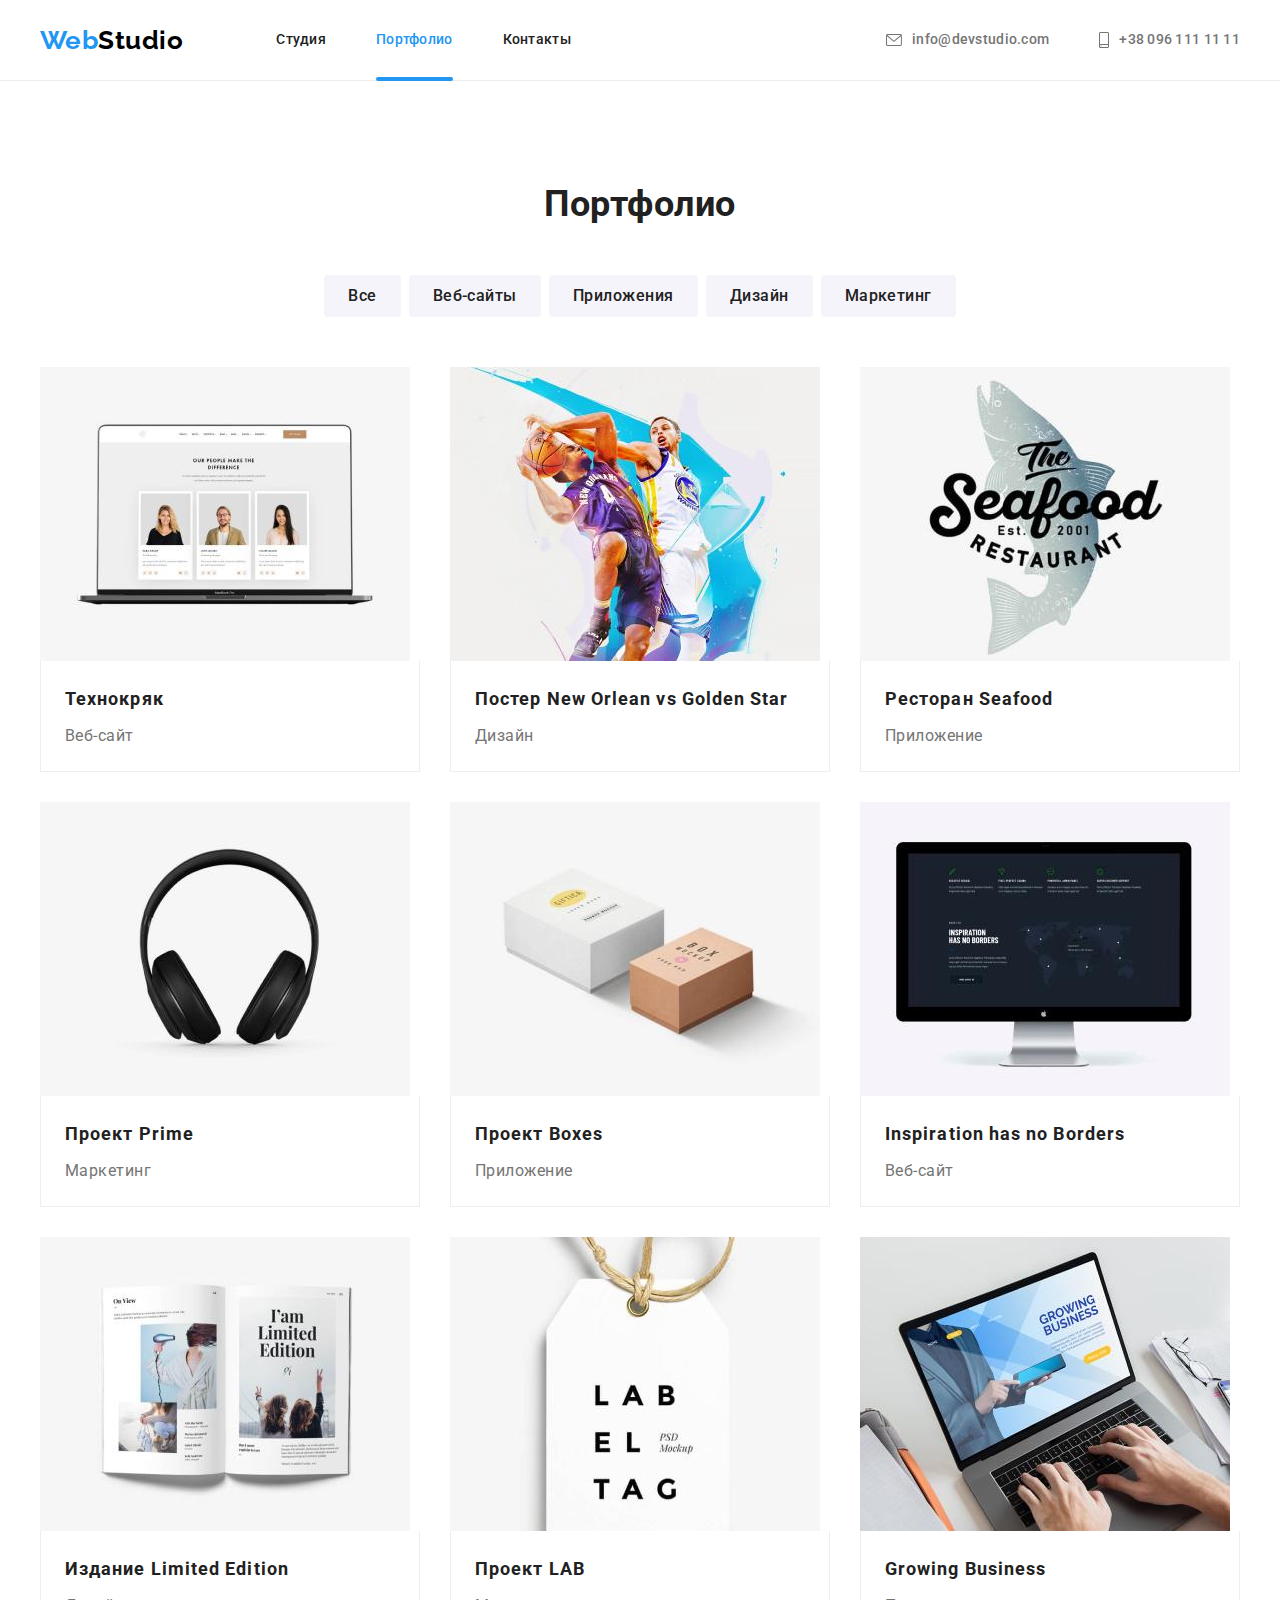
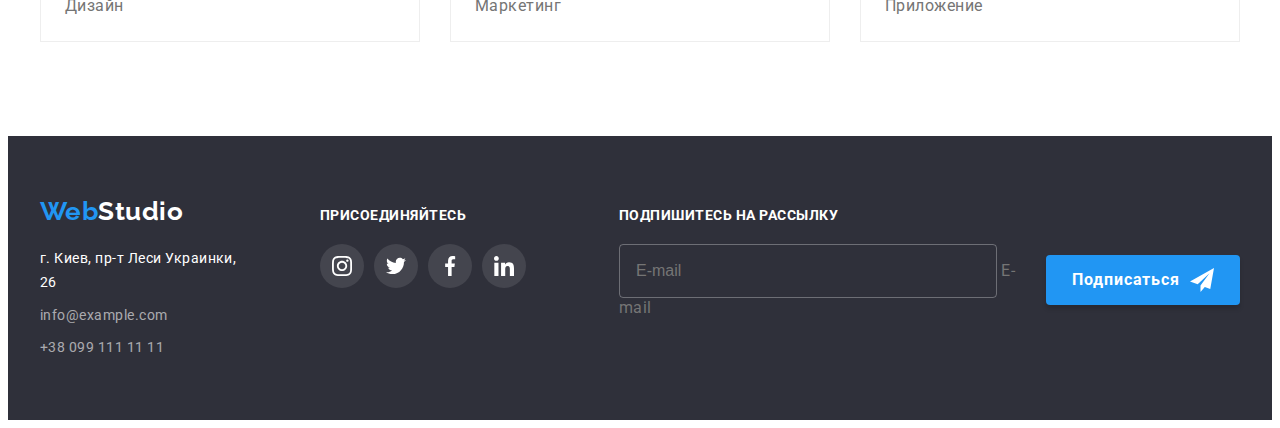
==== portfolio.html @ c867ff80 "Копирует файлы из 6-ого ДЗ" ====
<!DOCTYPE html>
<html lang="ru">

<head>
    <meta charset="UTF-8">
    <meta http-equiv="X-UA-Compatible" content="IE=edge">
    <meta name="viewport" content="width=device-width, initial-scale=1.0">
    <title>WebStudio</title>
    <link href="https://fonts.googleapis.com/css2?family=Raleway:wght@700&family=Roboto:wght@400;500;700;900&display=swap"
        rel="stylesheet">
    <link rel="stylesheet" href="https://cdnjs.cloudflare.com/ajax/libs/modern-normalize/1.1.0/modern-normalize.min.css"
            integrity="sha512-wpPYUAdjBVSE4KJnH1VR1HeZfpl1ub8YT/NKx4PuQ5NmX2tKuGu6U/JRp5y+Y8XG2tV+wKQpNHVUX03MfMFn9Q=="
            crossorigin="anonymous" referrerpolicy="no-referrer">
    <link rel="stylesheet" href="./css/styles.css">
</head>

<body>
    <!-- шапка сайта -->
    <header class="header">
        <div class="header-container container">
            <a href="./index.html" lang="en" class="logo link">Web<span class="header-studio">Studio</span></a>
            <nav class="navigation">
                <ul class="site-nav">
                    <li class="site-nav-item"><a href="./index.html" class="site-nav-link link">Студия</a></li>
                    <li class="site-nav-item"><a href="" class="site-nav-link link current">Портфолио</a></li>
                    <li class="site-nav-item"><a href="" class="site-nav-link link">Контакты</a></li>
                </ul>
            </nav>
    
            <ul class="contacts">
                <li class="contact-item">
                    <a href="mailto:info@devstudio.com" class="contact-link link">
                        <svg class="contact-icon" width="16" height="12px">
                            <use href="./images/icons.svg#icon-envelope"></use>
                        </svg>
                        info@devstudio.com
                    </a>
                </li>
                <li class="contact-item">
                    <a href="tel:+380961111111" class="contact-link link">
                        <svg class="contact-icon" width="10" height="16">
                            <use href="./images/icons.svg#icon-smartphone"></use>
                        </svg>
                        +38 096 111 11 11
                    </a>
                </li>
            </ul>
        </div>
    </header>

    <!-- уникальные данные страницы -->
    <main>
        <section class="section">
            <div class="container">
            <h1 class="section-title visually-hidden">Портфолио</h1>
            
            <ul class="filters">
                <li class="filter-item">
                    <button type="button" class="filter-btn">Все</button>
                </li>
                <li class="filter-item">
                    <button type="button" class="filter-btn">Веб-сайты</button>
                </li>
                <li class="filter-item">
                    <button type="button" class="filter-btn">Приложения</button>
                </li>
                <li class="filter-item">
                    <button type="button" class="filter-btn">Дизайн</button>
                </li>
                <li class="filter-item">
                    <button type="button" class="filter-btn">Маркетинг</button>
                </li>
            </ul>

            <ul class="projects">
                <li class="project-item">
                    <a href="" class="project-link link">
                        <div class="project-thumb">
                            <img src="./images/portfolio/project-1.jpg" alt="Веб-сайт на экране макбука" width="370">
                            <div class="project-overlay">
                                <p class="project-overlay-text">
                                    Технокряк это современная площадка распространения коронавируса. Компании используют эту платформу для цифрового
                                    шпионажа и атак на защищённые сервера конкурентов.
                                </p>
                            </div>
                        </div>
                        <div class="project-content">
                            <h2 class="project-title">Технокряк</h2>
                            <p class="project-desc">Веб-сайт</p>
                        </div>
                    </a>
                </li>
                <li class="project-item">
                    <a href="" class="project-link link">
                        <div class="project-thumb">
                        <img src="./images/portfolio/project-2.jpg" alt="Два баскетболиста" width="370">
                        <div class="project-overlay">
                                <p class="project-overlay-text">
                                    Технокряк это современная площадка распространения коронавируса. Компании используют эту платформу для цифрового
                                    шпионажа и атак на защищённые сервера конкурентов.
                                </p>
                            </div>
                        </div>
                        <div class="project-content">
                            <h2 class="project-title">Постер <span lang="en">New Orlean vs Golden Star</span></h2>
                            <p class="project-desc">Дизайн</p>
                        </div>
                    </a>
                </li>
                <li class="project-item">
                    <a href="" class="project-link link">
                        <div class="project-thumb">
                        <img src="./images/portfolio/project-3.jpg" alt="Полупрозрачная рыба и надпись на первом плане" width="370">
                        <div class="project-overlay">
                                <p class="project-overlay-text">
                                    Технокряк это современная площадка распространения коронавируса. Компании используют эту платформу для цифрового
                                    шпионажа и атак на защищённые сервера конкурентов.
                                </p>
                            </div>
                        </div>
                        <div class="project-content">
                            <h2 class="project-title">Ресторан <span lang="en">Seafood</span></h2>
                            <p class="project-desc">Приложение</p>
                        </div>
                    </a>
                </li>
                <li class="project-item">
                    <a href="" class="project-link link">
                        <div class="project-thumb">
                        <img src="./images/portfolio/project-4.jpg" alt="Наушники" width="370">
                        <div class="project-overlay">
                                <p class="project-overlay-text">
                                    Технокряк это современная площадка распространения коронавируса. Компании используют эту платформу для цифрового
                                    шпионажа и атак на защищённые сервера конкурентов.
                                </p>
                            </div>
                        </div>
                        <div class="project-content">
                            <h2 class="project-title">Проект <span lang="en">Prime</span></h2>
                            <p class="project-desc">Маркетинг</p>
                        </div>
                    </a>
                </li>
                <li class="project-item">
                    <a href="" class="project-link link">
                        <div class="project-thumb">
                        <img src="./images/portfolio/project-5.jpg" alt="Две коробки" width="370">
                        <div class="project-overlay">
                                <p class="project-overlay-text">
                                    Технокряк это современная площадка распространения коронавируса. Компании используют эту платформу для цифрового
                                    шпионажа и атак на защищённые сервера конкурентов.
                                </p>
                            </div>
                        </div>
                        <div class="project-content">
                            <h2 class="project-title">Проект <span lang="en">Boxes</span></h2>
                            <p class="project-desc">Приложение</p>
                        </div>
                    </a>
                </li>
                <li class="project-item">
                    <a href="" class="project-link link">
                        <div class="project-thumb">
                        <img src="./images/portfolio/project-6.jpg" alt="Монитор с веб-сайтом на экране" width="370">
                        <div class="project-overlay">
                                <p class="project-overlay-text">
                                    Технокряк это современная площадка распространения коронавируса. Компании используют эту платформу для цифрового
                                    шпионажа и атак на защищённые сервера конкурентов.
                                </p>
                            </div>
                        </div>
                        <div class="project-content">
                            <h2 lang="en" class="project-title">Inspiration has no Borders</h2>
                            <p class="project-desc">Веб-сайт</p>
                        </div>
                    </a>
                </li>
                <li class="project-item">
                    <a href="" class="project-link link">
                        <div class="project-thumb">
                        <img src="./images/portfolio/project-7.jpg" alt="Открытый журнал" width="370">
                        <div class="project-overlay">
                                <p class="project-overlay-text">
                                    Технокряк это современная площадка распространения коронавируса. Компании используют эту платформу для цифрового
                                    шпионажа и атак на защищённые сервера конкурентов.
                                </p>
                            </div>
                        </div>
                        <div class="project-content">
                            <h2 class="project-title">Издание <span lang="en">Limited Edition</span></h2>
                            <p class="project-desc">Дизайн</p>
                        </div>
                    </a>
                </li>
                <li class="project-item">
                    <a href="" class="project-link link">
                        <div class="project-thumb">
                        <img src="./images/portfolio/project-8.jpg" alt="Этикетка" width="370">
                        <div class="project-overlay">
                                <p class="project-overlay-text">
                                    Технокряк это современная площадка распространения коронавируса. Компании используют эту платформу для цифрового
                                    шпионажа и атак на защищённые сервера конкурентов.
                                </p>
                            </div>
                        </div>
                        <div class="project-content">
                            <h2 class="project-title">Проект <span lang="en">LAB</span></h2>
                            <p class="project-desc">Маркетинг</p>
                        </div>
                    </a>
                </li>
                <li class="project-item">
                    <a href="" class="project-link link">
                        <div class="project-thumb">
                        <img src="./images/portfolio/project-9.jpg" alt="Руки на клавиатуре ноутбука" width="370">
                        <div class="project-overlay">
                                <p class="project-overlay-text">
                                    Технокряк это современная площадка распространения коронавируса. Компании используют эту платформу для цифрового
                                    шпионажа и атак на защищённые сервера конкурентов.
                                </p>
                            </div>
                        </div>
                        <div class="project-content">
                            <h2 lang="en" class="project-title">Growing Business</h2>
                            <p class="project-desc">Приложение</p>
                        </div>
                    </a>
                </li>
            </ul>
            </div>
        </section>
        
    </main>

    <!-- подвал сайта -->
    <footer>
        <div class="footer-container container">
            <div class="footer-block footer-address">
                <a href="./index.html" lang="en" class="logo link">Web<span class="footer-studio">Studio</span></a>
                <address class="address">
                    <ul class="address-list">
                        <li class="address-item"><a href="https://goo.gl/maps/fksLgXk4oVLqper47" class="address-map link">г.
                                Киев, пр-т Леси Украинки, 26</a></li>
                        <li class="address-item"><a href="mailto:info@example.com"
                                class="address-link link">info@example.com</a></li>
                        <li class="address-item"><a href="tel:+380991111111" class="address-link link">+38 099 111 11 11</a>
                        </li>
                    </ul>
                </address>
            </div>
            <div class="footer-block footer-social">
                <h3 class="footer-social-title">Присоединяйтесь</h3>
                <ul class="footer-list  social-list">
                    <li class="social-item">
                        <a href="" class="social-link footer link">
                            <svg class="social-icon footer" width="20" height="20">
                                <use href="./images/icons.svg#icon-instagram"></use>
                            </svg>
                        </a>
                    </li>
                    <li class="social-item">
                        <a href="" class="social-link footer link">
                            <svg class="social-icon footer" width="20" height="20">
                                <use href="./images/icons.svg#icon-twitter"></use>
                            </svg>
                        </a>
                    </li>
                    <li class="social-item">
                        <a href="" class="social-link footer link">
                            <svg class="social-icon footer" width="20" height="20">
                                <use href="./images/icons.svg#icon-facebook"></use>
                            </svg>
                        </a>
                    </li>
                    <li class="social-item">
                        <a href="" class="social-link footer link">
                            <svg class="social-icon footer" width="20" height="20">
                                <use href="./images/icons.svg#icon-linkedin"></use>
                            </svg>
                        </a>
                    </li>
                </ul>
            </div>
            <div class="footer-block footer-subscription">
                <h3 class="footer-social-title">Подпишитесь на рассылку</h3>
                <form class="footer-form" autocomplete="off">
                    <div class="form-email">
                        <input type="email" class="form-input" name="email" id="email" placeholder="E-mail"
                            pattern="[a-z0-9._%+-]+@[a-z0-9.-]+\.[a-z]{2,}$"
                            title="Пример правильного адреса электронной почты: email@mail.com" required>
                        <label for="email" class="form-label visually-hidden">E-mail</label>
                    </div>
                    <button type="submit" class="subscription-btn">
                        <div class="subscription-data">
                            Подписаться
                            <svg class="subscription-icon footer" width="24" height="24">
                                <use href="./images/icons.svg#icon-send"></use>
                            </svg>
                        </div>
                    </button>
                </form>
            </div>
        </div>
    </footer>

<!-- скрипт хэдэра -->
<script>
    const { height: pageHeaderHeight } = document
        .querySelector(".header")
        .getBoundingClientRect();

    document.body.style.paddingTop = `${pageHeaderHeight}px`;
</script>

<!-- скрипт для форм -->
<script>
    (() => {
        document
            .querySelector('.js-speaker-form')
            .addEventListener('submit', e => {
                e.preventDefault();

                new FormData(e.currentTarget).forEach((value, name) =>
                    console.log(`${name}: ${value}`),
                );
            });
    })();
</script>
</body>

</html>
---- css/styles.css ----
:root {
  --primary-text-color: #757575;
  --title-text-color: #212121;
  --accent-color: #2196f3;
  --primary-bg-color: #fff;
  --footer-bg-color: #2f303a;
  --footer-contacts-color: rgba(255, 255, 255, 0.6);
  --logo-studio-header-color: #000;
  --secondary-bg-color: #f5f4fa;
  --border-color: #ececec;
  --border-portfolio: #eeeeee;
  --hero-overlay-color: rgba(47, 48, 58, 0.4);
  --footer-social-bg-color: rgba(255, 255, 255, 0.1);
  --team-social-icon-color: #afb1b8;
  --project-overlay-color: rgba(33, 150, 243, 0.9);
  --work-overlay-color: rgba(47, 48, 58, 0.8);
  --backdrop-color: rgba(0, 0, 0, 0.2);
  --modal-btn-hover: #188ce8;
  --main-margin: 30px;
  --secondary-margin: 50px;
  --main-title-size: 16px;
  --main-text-size: 14px;
  --small-margin: 10px;
  --main-border-radius: 4px;
  --timing-function: cubic-bezier(0.4, 0, 0.2, 1);
}

body {
  padding-top: 80px;
  font-family: "Roboto", sans-serif;
  letter-spacing: 0.03em;
  color: var(--primary-text-color);
  background-color: var(--primary-bg-color);
}

img {
  display: block;
  max-width: 100%;
  height: auto;
}

p,
h1,
h2,
h3,
h4,
h5,
h6 {
  margin: 0;
}

ul {
  margin: 0;
  padding-left: 0;
  list-style: none;
}

input {
  outline: none;
}

/* общие особенности */

.container {
  width: 1200px;
  padding: 0 15px;
  margin: 0 auto;
}

.section {
  padding-top: 94px;
  padding-bottom: 94px;
}

.link {
  text-decoration: none;
  transition: color 250ms var(--timing-function);
}

.link:hover,
.link:focus {
  color: var(--accent-color);
}

/* .visually-hidden {
  position: absolute;
  width: 1px;
  height: 1px;
  margin: -1px;
  padding: 0;
  overflow: hidden;
  border: 0;
  clip: rect(0 0 0 0);
} */

/* шапка */

.header {
  position: fixed;
  z-index: 1;
  width: 100%;
  top: 0;
  left: 0;
  min-height: 80px;
  border-bottom: 1px solid var(--border-color);

  background-color: var(--primary-bg-color);
}

.header-container {
  display: flex;
  align-items: center;
}

/* логотип */

.logo {
  font-family: "Raleway", sans-serif;
  font-weight: 700;
  font-size: 26px;
  line-height: 1.19;
  color: var(--accent-color);
}

.header-studio {
  color: var(--logo-studio-header-color);
}

.footer-studio {
  color: var(--primary-bg-color);
}

/* навигация сайта и контакты в шапке */

.navigation {
  margin-left: 93px;
}

.site-nav {
  display: flex;
  align-items: center;
}

.contacts {
  display: flex;
  align-items: center;
  margin-left: auto;
}

.site-nav-item:not(:last-child),
.contact-item:not(:last-child) {
  margin-right: var(--secondary-margin);
}

.site-nav-link,
.contact-link {
  display: block;
  padding-top: 32px;
  padding-bottom: 32px;

  font-weight: 500;
  font-size: var(--main-text-size);
  line-height: 1.14;
  letter-spacing: 0.02em;
}

.site-nav-link {
  color: var(--title-text-color);

  position: relative;
}

.site-nav-link.current {
  color: var(--accent-color);
}

.site-nav-link.current::after {
  content: "";

  position: absolute;
  left: 0;
  bottom: -1px;

  display: block;
  width: 100%;
  height: 4px;
  background-color: var(--accent-color);
  border-radius: 2px;
}

.contact-link {
  display: flex;
  align-items: center;
  justify-content: center;
  width: 100%;
  height: 100%;
  color: var(--primary-text-color);
}

.contact-icon {
  fill: var(--primary-text-color);
  margin-right: var(--small-margin);
  transition: fill 250ms var(--timing-function);
}

.contact-link:hover .contact-icon,
.contact-link:focus .contact-icon {
  fill: var(--accent-color);
}

/* главная страница */
/* герой */

.hero {
  margin: 0 auto;
  padding-top: 200px;
  padding-bottom: 200px;
  max-width: 1600px;
  min-height: 600px;
  background-image: linear-gradient(
      rgba(47, 48, 58, 0.4),
      rgba(47, 48, 58, 0.4)
    ),
    url("../images/hero-image.jpg");
  background-repeat: no-repeat;
  background-position: center;
  background-size: cover;
  background-color: var(--footer-bg-color);
}

.hero-flex {
  display: flex;
  flex-direction: column;
  align-items: center;
}

.hero-title {
  margin: 0 auto;

  font-weight: 900;
  font-size: 44px;
  line-height: 1.36;
  text-align: center;
  letter-spacing: 0.06em;
  text-transform: uppercase;
  max-width: 696px;

  color: var(--primary-bg-color);
}

.hero-btn,
.subscription-btn,
.modal-btn {
  width: 200px;
  height: var(--secondary-margin);

  font-family: inherit;
  font-weight: 700;
  font-size: var(--main-title-size);
  line-height: 1.87;
  letter-spacing: 0.06em;

  color: var(--primary-bg-color);
  background-color: var(--accent-color);
  border-color: transparent;
  box-shadow: 0px 4px 4px rgba(0, 0, 0, 0.15);
  border-radius: var(--main-border-radius);

  cursor: pointer;
  transition: color 250ms var(--timing-function),
    background-color 250ms var(--timing-function);
}

.hero-btn {
  margin-top: var(--main-margin);
}

.hero-btn:hover,
.hero-btn:focus,
.subscription-btn:hover,
.subscription-btn:focus {
  color: var(--accent-color);
  background-color: var(--primary-bg-color);
}

/* общее в секциях */

.section-title,
.feature-title,
.member-title {
  color: var(--title-text-color);
}

.section-title,
.member-title,
.member-desc {
  text-align: center;
}

.section-title {
  margin-bottom: var(--secondary-margin);

  font-weight: 700;
  font-size: 36px;
  line-height: 1.17;
}

.feature-title,
.work-title,
.footer-social-title {
  font-weight: 700;
  font-size: var(--main-text-size);
  line-height: 1.14;
  text-transform: uppercase;
}

/* секция - особенности */

.features-section {
  padding-bottom: 0px;
}

.features {
  display: flex;
  margin-left: calc(-1 * var(--main-margin));
}

.feature-item {
  flex-basis: calc(100% / 4 - var(--main-margin));
  margin-left: var(--main-margin);
}

.feature-icon {
  display: flex;
  align-items: center;
  justify-content: center;
  height: 120px;
  background-color: var(--secondary-bg-color);
  border-radius: var(--main-border-radius);

  margin-bottom: var(--main-margin);
}

.feature-title {
  margin-bottom: var(--small-margin);
}

.feature-desc,
.modal-checkbox-label {
  font-size: var(--main-text-size);
  line-height: 1.71;
}

/* секция - работа */

.works {
  display: flex;
  margin-left: calc(-1 * var(--main-margin));
}

.work-item {
  position: relative;
  overflow: hidden;
  flex-basis: calc(100% / 3 - var(--main-margin));
  margin-left: var(--main-margin);
}

.work-label {
  display: flex;
  align-items: center;
  justify-content: center;
  position: absolute;
  bottom: 0;

  width: 100%;
  height: 70px;
  background-color: var(--work-overlay-color);
}

.work-title {
  color: var(--primary-bg-color);
}

/* секция - команда*/

.team {
  background-color: var(--secondary-bg-color);
}

.members {
  display: flex;
  margin-left: calc(-1 * var(--main-margin));
}

.member-item {
  flex-basis: calc(100% / 4 - var(--main-margin));
  margin-left: var(--main-margin);

  background-color: var(--primary-bg-color);
  box-shadow: 0px 1px 3px rgba(0, 0, 0, 0.12), 0px 1px 1px rgba(0, 0, 0, 0.14),
    0px 2px 1px rgba(0, 0, 0, 0.2);
  border-radius: 0px 0px 4px 4px;
}

.member-content {
  padding-top: var(--main-margin);
  padding-bottom: var(--main-margin);
}

.member-title,
.member-desc {
  font-size: var(--main-title-size);
  line-height: 1.19;
}

.member-title {
  margin-bottom: var(--small-margin);
  font-weight: 500;
}

.member-desc {
  margin-bottom: 16px;
}

/* Иконки на соц.сети - команда и футер */

.social-list {
  display: flex;
  justify-content: center;
}

.social-item {
  width: 44px;
  height: 44px;
}

.social-item:not(:first-child) {
  margin-left: var(--small-margin);
}

.social-link {
  display: flex;
  align-items: center;
  justify-content: center;
  width: 100%;
  height: 100%;
  border-radius: 50%;
  transition: background-color 250ms var(--timing-function);
}

.social-link.member {
  background-color: var(--primary-bg-color);
}

.social-icon.member {
  fill: var(--team-social-icon-color);
  transition: fill 250ms var(--timing-function);
}

.social-link.member:hover .social-icon,
.social-link.member:focus .social-icon {
  fill: var(--primary-bg-color);
}

.social-link.footer {
  background-color: var(--footer-social-bg-color);
}

.social-icon.footer {
  fill: var(--primary-bg-color);
}

.social-link:hover,
.social-link:focus {
  background-color: var(--accent-color);
}

/* секция - постоянные клиенты */

.clients {
  display: flex;
}

.client-item {
  width: 170px;
  height: 92px;
}

.client-item:not(:first-child) {
  margin-left: var(--main-margin);
}

.client-link {
  display: flex;
  align-items: center;
  justify-content: center;
  width: 100%;
  height: 100%;
  border: 1px solid var(--team-social-icon-color);
  border-radius: var(--main-border-radius);
  transition: border-color 250ms var(--timing-function);
}

.client-link:hover,
.client-link:focus {
  border-color: var(--accent-color);
}

.client-icon {
  fill: var(--team-social-icon-color);
  transition: fill 250ms var(--timing-function);
}

.client-link:hover .client-icon,
.client-link:focus .client-icon {
  fill: var(--accent-color);
}

/* страница - портфолио */
.filters {
  display: flex;
  justify-content: center;
  align-items: center;
  margin-bottom: var(--secondary-margin);
}

.filter-item:not(:first-child) {
  margin-left: 8px;
}

.filter-btn {
  padding: 6px 22px;

  font-family: inherit;
  font-weight: 500;
  font-size: var(--main-title-size);
  line-height: 1.62;
  letter-spacing: 0.03em;

  color: var(--title-text-color);
  background-color: var(--secondary-bg-color);
  border-color: transparent;
  border-radius: var(--main-border-radius);

  cursor: pointer;
  transition: color 250ms var(--timing-function),
    background-color 250ms var(--timing-function),
    box-shadow 250ms var(--timing-function);
}

.filter-btn:hover,
.filter-btn:focus {
  color: var(--primary-bg-color);
  background-color: var(--accent-color);
  box-shadow: 0px 3px 1px rgba(0, 0, 0, 0.1), 0px 1px 2px rgba(0, 0, 0, 0.08),
    0px 2px 2px rgba(0, 0, 0, 0.12);
}

.projects {
  display: flex;
  flex-wrap: wrap;

  margin-top: calc(-1 * var(--main-margin));
  margin-left: calc(-1 * var(--main-margin));
}

.project-item {
  flex-basis: calc(100% / 3 - var(--main-margin));
  margin-top: var(--main-margin);
  margin-left: var(--main-margin);
}

.project-link {
  display: block;
  transition: box-shadow 250ms var(--timing-function);
}

.project-link:hover,
.project-link:focus {
  box-shadow: 0px 1px 1px rgba(0, 0, 0, 0.12), 0px 4px 4px rgba(0, 0, 0, 0.06),
    1px 4px 6px rgba(0, 0, 0, 0.16);
}

.project-thumb {
  position: relative;
  overflow: hidden;
}

.project-overlay {
  position: absolute;
  top: 0;
  bottom: 0;

  width: 100%;
  height: 100%;
  background-color: var(--project-overlay-color);
  transform: translateY(100%);

  transition: transform 250ms var(--timing-function);
}

.project-link:hover .project-overlay,
.project-link:focus .project-overlay {
  transform: translateY(0);
}

.project-overlay-text {
  padding: 63px 24px;
  font-size: 18px;
  line-height: 1.56;

  color: var(--primary-bg-color);
}

.project-content {
  padding: 20px 24px;
  border-right: 1px solid var(--border-portfolio);
  border-left: 1px solid var(--border-portfolio);
  border-bottom: 1px solid var(--border-portfolio);
}

.project-title {
  margin-bottom: 4px;

  font-weight: 700;
  font-size: 18px;
  line-height: 2;
  letter-spacing: 0.06em;

  color: var(--title-text-color);
}

.project-desc {
  font-size: var(--main-title-size);
  line-height: 1.87;

  color: var(--primary-text-color);
}

/* подвал сайта */

footer {
  padding-top: 60px;
  padding-bottom: 60px;

  background-color: var(--footer-bg-color);
}

.footer-container {
  display: flex;
  align-items: baseline;
}

.footer-address {
  flex-grow: 1;
}

.footer-block:nth-child(2) {
  margin-right: 93px;
  margin-left: 70px;
}

.address {
  margin-top: 20px;
}

.address-list {
  font-style: normal;
  font-size: var(--main-text-size);
  line-height: 1.71;
}

.address-item:not(:last-child) {
  margin-bottom: 9px;
}

.address-map {
  color: var(--primary-bg-color);
}

.address-link {
  color: var(--footer-contacts-color);
}

.footer-social-title {
  margin-bottom: 20px;
  color: var(--primary-bg-color);
}

.footer-form {
  display: flex;
  align-items: center;
  margin-top: 20px;
}

.form-email {
  margin-right: 12px;
}

.form-input {
  height: 50px;
  width: 358px;

  font-size: var(--main-title-size);
  line-height: 1.25;
  color: var(--footer-contacts-color);

  padding-left: 16px;

  background-color: transparent;
  border: 1px solid rgba(255, 255, 255, 0.3);
  border-radius: 4px;
}

.subscription-data {
  right: 28px;
  display: flex;
  align-items: center;
  justify-content: center;
}

.subscription-icon {
  margin-left: 10px;
  fill: var(--primary-bg-color);

  transition: fill 250ms var(--timing-function);
}

.subscription-btn:hover .subscription-icon,
.subscription-btn:focus .subscription-icon {
  fill: var(--accent-color);
}

/* модальное окно */

.backdrop {
  position: fixed;
  z-index: 1;
  top: 0;
  left: 0;
  width: 100vw;
  height: 100vh;

  background-color: var(--backdrop-color);
  opacity: 1;
  transition: opacity 250ms var(--timing-function),
    visibility 250ms var(--timing-function);
}

.modal {
  position: absolute;
  top: 50%;
  left: 50%;
  transform: translate(-50%, -50%) scale(1);
  transition: transform 250ms var(--timing-function),
    opacity 250ms var(--timing-function);

  min-width: 528px;
  min-height: 581px;
  padding: 40px 40px;

  background-color: var(--primary-bg-color);
  box-shadow: 0px 1px 3px rgba(0, 0, 0, 0.12), 0px 1px 1px rgba(0, 0, 0, 0.14),
    0px 2px 1px rgba(0, 0, 0, 0.2);
  border-radius: 4px;
}

.backdrop.is-hidden {
  opacity: 0;
  visibility: hidden;
  pointer-events: none;
}

.backdrop.is-hidden .modal {
  transform: translate(-50%, -50%) scale(0.9);
  opacity: 0;
}

.close-btn {
  position: absolute;
  display: flex;
  align-items: center;
  justify-content: center;

  top: 8px;
  right: 8px;
  border-radius: 50%;
  width: 30px;
  height: 30px;

  background-color: transparent;
  border: 1px solid rgba(0, 0, 0, 0.1);
  cursor: pointer;

  transition: fill 250ms var(--timing-function);
}

.close-btn:hover,
.close-btn:focus {
  fill: var(--accent-color);
}

/* форма модального окна */

.modal-title {
  font-size: 20px;
  font-weight: bold;
  line-height: 1.15;

  text-align: center;
  margin-bottom: 12px;

  color: var(--title-text-color);
}

.modal-field {
  display: flex;
  flex-direction: column-reverse;

  position: relative;
}

.modal-field:not(:nth-child(4)) {
  margin-bottom: 10px;
}

.modal-field:nth-child(4) {
  margin-bottom: 20px;
}

.modal-label {
  font-size: 12px;
  letter-spacing: 0.01em;
  line-height: 1.17;

  margin-bottom: 4px;
}

.modal-input {
  width: 100%;
  height: 40px;
  padding: 11px 12px 11px 42px;

  color: var(--title-text-color);
  font-size: var(--main-text-size);
  line-height: 1.14;
  letter-spacing: 0.01em;

  border: 1px solid rgba(33, 33, 33, 0.2);
  border-radius: 4px;

  transition: border-color 250ms var(--timing-function);
}

.modal-input.comment {
  height: 120px;
  padding: 12px 16px;

  outline: none;
  resize: none;
}

.modal-input.comment::placeholder {
  color: rgba(117, 117, 117, 0.5);
}

.modal-icon {
  position: absolute;
  fill: var(--title-text-color);
  left: 12px;
  top: 50%;

  transition: fill 250ms var(--timing-function);
}

.modal-input:focus {
  border-color: var(--accent-color);
}

.modal-input:focus ~ .modal-icon {
  fill: var(--accent-color);
}

.modal-agreement {
  margin-bottom: 30px;
}

.modal-checkbox:checked ~ .modal-checkbox-icon {
  background-color: var(--accent-color);
  border-color: var(--accent-color);
}

.modal-checkbox-label {
  display: flex;
  align-items: center;
  justify-content: center;
}

.modal-checkbox-icon {
  margin-right: 8px;

  border: 2px solid var(--title-text-color);
  border-radius: 2px;

  transition: background-color 250ms var(--timing-function),
    border-color 250ms var(--timing-function);
}

.agreement-link {
  color: var(--accent-color);
}

.modal-btn {
  display: block;
  margin: 0 auto;
}

.modal-btn:hover,
.modal-btn:focus {
  color: var(--primary-bg-color);
  background-color: var(--modal-btn-hover);
}
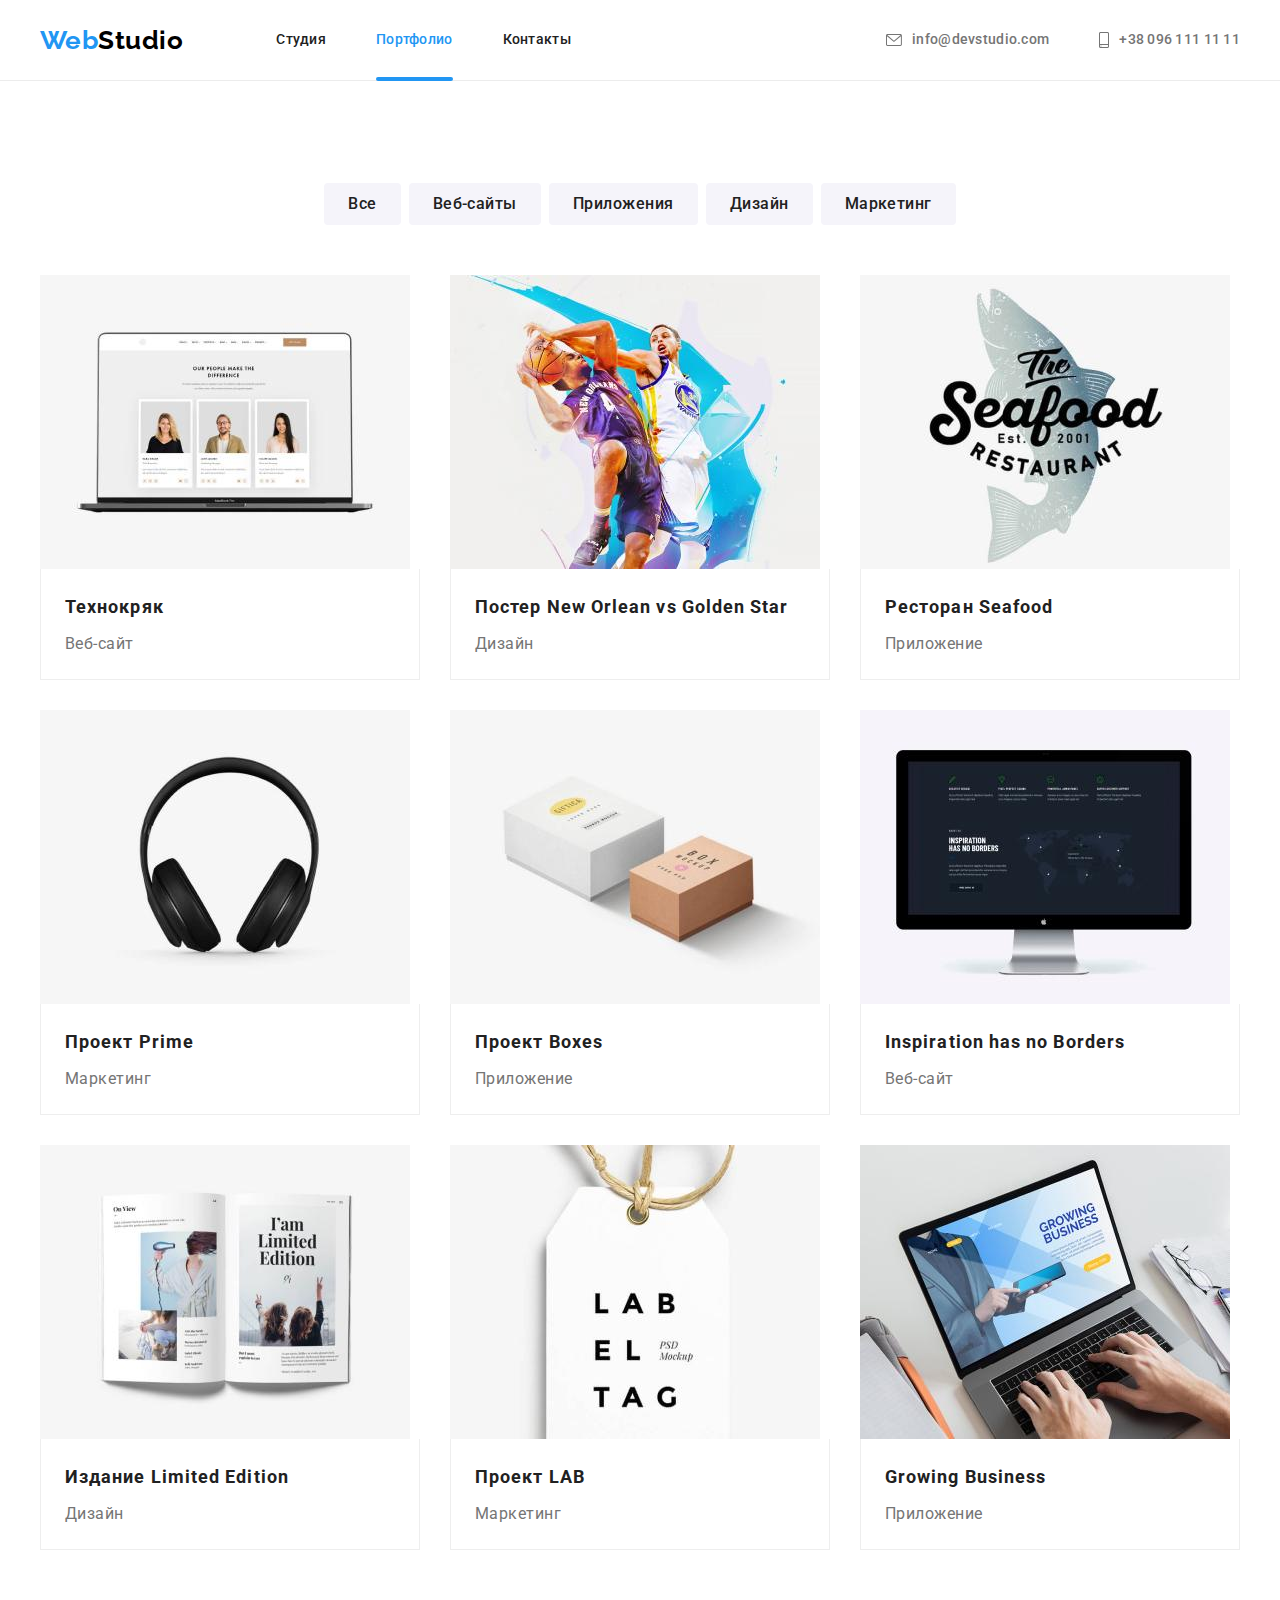
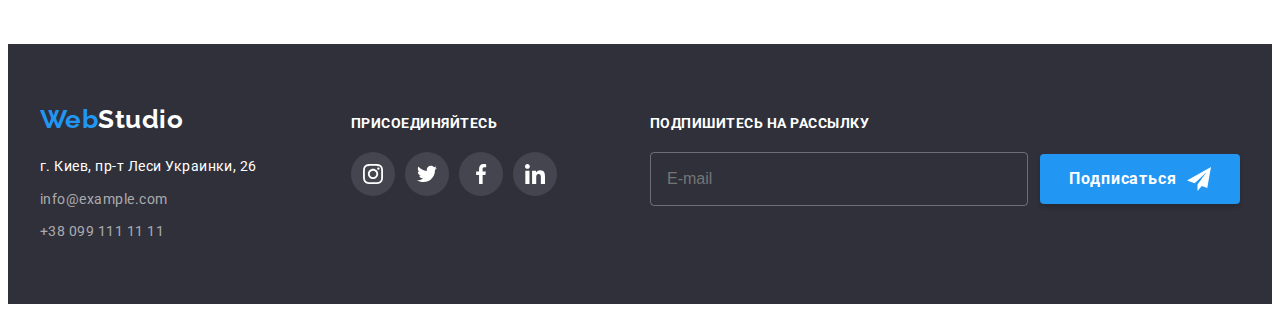
==== commit 635d125d: "Разбивает стили для препроцессора" ====
--- a/portfolio.html
+++ b/portfolio.html
@@ -11,7 +11,7 @@
     <link rel="stylesheet" href="https://cdnjs.cloudflare.com/ajax/libs/modern-normalize/1.1.0/modern-normalize.min.css"
             integrity="sha512-wpPYUAdjBVSE4KJnH1VR1HeZfpl1ub8YT/NKx4PuQ5NmX2tKuGu6U/JRp5y+Y8XG2tV+wKQpNHVUX03MfMFn9Q=="
             crossorigin="anonymous" referrerpolicy="no-referrer">
-    <link rel="stylesheet" href="./css/styles.css">
+    <link rel="stylesheet" href="./css/main.min.css">
 </head>
 
 <body>
@@ -249,7 +249,7 @@
                 </address>
             </div>
             <div class="footer-block footer-social">
-                <h3 class="footer-social-title">Присоединяйтесь</h3>
+                <h3 class="footer-social-title subtitle">Присоединяйтесь</h3>
                 <ul class="footer-list  social-list">
                     <li class="social-item">
                         <a href="" class="social-link footer link">
@@ -282,7 +282,7 @@
                 </ul>
             </div>
             <div class="footer-block footer-subscription">
-                <h3 class="footer-social-title">Подпишитесь на рассылку</h3>
+                <h3 class="footer-social-title subtitle">Подпишитесь на рассылку</h3>
                 <form class="footer-form" autocomplete="off">
                     <div class="form-email">
                         <input type="email" class="form-input" name="email" id="email" placeholder="E-mail"
@@ -290,7 +290,7 @@
                             title="Пример правильного адреса электронной почты: email@mail.com" required>
                         <label for="email" class="form-label visually-hidden">E-mail</label>
                     </div>
-                    <button type="submit" class="subscription-btn">
+                    <button type="submit" class="subscription-btn btn">
                         <div class="subscription-data">
                             Подписаться
                             <svg class="subscription-icon footer" width="24" height="24">
--- a/css/main.min.css
+++ b/css/main.min.css
@@ -0,0 +1,2 @@
+:root{--primary-text-color: #757575;--title-text-color: #212121;--accent-color: #2196f3;--primary-bg-color: #fff;--footer-bg-color: #2f303a;--footer-contacts-color: rgba(255, 255, 255, 0.6);--logo-studio-header-color: #000;--secondary-bg-color: #f5f4fa;--border-color: #ececec;--border-portfolio: #eeeeee;--hero-overlay-color: rgba(47, 48, 58, 0.4);--footer-social-bg-color: rgba(255, 255, 255, 0.1);--team-social-icon-color: #afb1b8;--project-overlay-color: rgba(33, 150, 243, 0.9);--work-overlay-color: rgba(47, 48, 58, 0.8);--backdrop-color: rgba(0, 0, 0, 0.2);--modal-btn-hover: #188ce8;--main-margin: 30px;--secondary-margin: 50px;--main-title-size: 16px;--main-text-size: 14px;--small-margin: 10px;--main-border-radius: 4px;--timing-function: cubic-bezier(0.4, 0, 0.2, 1)}p,h1,h2,h3,h4,h5,h6{margin:0}ul{margin:0;padding-left:0;list-style:none}input{outline:none}img{display:block;max-width:100%;height:auto}body{padding-top:80px;font-family:"Roboto", sans-serif;letter-spacing:0.03em;color:var(--primary-text-color);background-color:var(--primary-bg-color)}.visually-hidden{position:absolute;width:1px;height:1px;margin:-1px;padding:0;overflow:hidden;border:0;clip:rect(0 0 0 0)}.container{width:1200px;padding:0 15px;margin:0 auto}.section{padding-top:94px;padding-bottom:94px}.link{text-decoration:none;transition:color 250ms var(--timing-function)}.link:hover,.link:focus{color:var(--accent-color)}.btn{width:200px;height:var(--secondary-margin);font-family:inherit;font-weight:700;font-size:var(--main-title-size);line-height:1.87;letter-spacing:0.06em;color:var(--primary-bg-color);background-color:var(--accent-color);border-color:transparent;box-shadow:0px 4px 4px rgba(0,0,0,0.15);border-radius:var(--main-border-radius);cursor:pointer;transition:color 250ms var(--timing-function),background-color 250ms var(--timing-function)}.section-title{margin-bottom:var(--secondary-margin);text-align:center;color:var(--title-text-color);font-weight:700;font-size:36px;line-height:1.17}.subtitle{font-weight:700;font-size:var(--main-text-size);line-height:1.14;text-transform:uppercase}.social-list{display:flex;justify-content:center}.social-item{width:44px;height:44px}.social-item:not(:first-child){margin-left:var(--small-margin)}.social-link{display:flex;align-items:center;justify-content:center;width:100%;height:100%;border-radius:50%;transition:background-color 250ms var(--timing-function)}.social-link.member{background-color:var(--primary-bg-color)}.social-icon.member{fill:var(--team-social-icon-color);transition:fill 250ms var(--timing-function)}.social-link.member:hover .social-icon,.social-link.member:focus .social-icon{fill:var(--primary-bg-color)}.social-link.footer{background-color:var(--footer-social-bg-color)}.social-icon.footer{fill:var(--primary-bg-color)}.social-link:hover,.social-link:focus{background-color:var(--accent-color)}.backdrop{position:fixed;z-index:1;top:0;left:0;width:100vw;height:100vh;background-color:var(--backdrop-color);opacity:1;transition:opacity 250ms var(--timing-function),visibility 250ms var(--timing-function)}.backdrop.is-hidden{opacity:0;visibility:hidden;pointer-events:none}.modal{position:absolute;top:50%;left:50%;transform:translate(-50%, -50%) scale(1);transition:transform 250ms var(--timing-function),opacity 250ms var(--timing-function);min-width:528px;min-height:581px;padding:40px 40px;background-color:var(--primary-bg-color);box-shadow:0px 1px 3px rgba(0,0,0,0.12),0px 1px 1px rgba(0,0,0,0.14),0px 2px 1px rgba(0,0,0,0.2);border-radius:4px}.backdrop.is-hidden .modal{transform:translate(-50%, -50%) scale(0.9);opacity:0}.close-btn{position:absolute;display:flex;align-items:center;justify-content:center;top:8px;right:8px;border-radius:50%;width:30px;height:30px;background-color:transparent;border:1px solid rgba(0,0,0,0.1);cursor:pointer;transition:fill 250ms var(--timing-function)}.close-btn:hover,.close-btn:focus{fill:var(--accent-color)}.modal-title{font-size:20px;font-weight:bold;line-height:1.15;text-align:center;margin-bottom:12px;color:var(--title-text-color)}.modal-field{display:flex;flex-direction:column-reverse;position:relative}.modal-field:not(:nth-child(4)){margin-bottom:10px}.modal-field:nth-child(4){margin-bottom:20px}.modal-label{font-size:12px;letter-spacing:0.01em;line-height:1.17;margin-bottom:4px}.modal-input{width:100%;height:40px;padding:11px 12px 11px 42px;color:var(--title-text-color);font-size:var(--main-text-size);line-height:1.14;letter-spacing:0.01em;border:1px solid rgba(33,33,33,0.2);border-radius:4px;transition:border-color 250ms var(--timing-function)}.modal-input.comment{height:120px;padding:12px 16px;outline:none;resize:none}.modal-input.comment::placeholder{color:rgba(117,117,117,0.5)}.modal-icon{position:absolute;fill:var(--title-text-color);left:12px;top:50%;transition:fill 250ms var(--timing-function)}.modal-input:focus{border-color:var(--accent-color)}.modal-input:focus ~ .modal-icon{fill:var(--accent-color)}.modal-agreement{margin-bottom:30px}.modal-checkbox:checked ~ .modal-checkbox-icon{background-color:var(--accent-color);border-color:var(--accent-color)}.modal-checkbox-label{display:flex;align-items:center;justify-content:center;font-size:var(--main-text-size);line-height:1.71}.modal-checkbox-icon{margin-right:8px;border:2px solid var(--title-text-color);border-radius:2px;transition:background-color 250ms var(--timing-function),border-color 250ms var(--timing-function)}.agreement-link{color:var(--accent-color)}.modal-btn{display:block;margin:0 auto}.modal-btn:hover,.modal-btn:focus{color:var(--primary-bg-color);background-color:var(--modal-btn-hover)}.header{position:fixed;z-index:1;width:100%;top:0;left:0;min-height:80px;border-bottom:1px solid var(--border-color);background-color:var(--primary-bg-color)}.header-container{display:flex;align-items:center}.logo{font-family:"Raleway", sans-serif;font-weight:700;font-size:26px;line-height:1.19;color:var(--accent-color)}.header-studio{color:var(--logo-studio-header-color)}.footer-studio{color:var(--primary-bg-color)}.navigation{margin-left:93px}.site-nav{display:flex;align-items:center}.contacts{display:flex;align-items:center;margin-left:auto}.site-nav-item:not(:last-child),.contact-item:not(:last-child){margin-right:var(--secondary-margin)}.site-nav-link,.contact-link{display:block;padding-top:32px;padding-bottom:32px;font-weight:500;font-size:var(--main-text-size);line-height:1.14;letter-spacing:0.02em}.site-nav-link{color:var(--title-text-color);position:relative}.site-nav-link.current{color:var(--accent-color)}.site-nav-link.current::after{content:"";position:absolute;left:0;bottom:-1px;display:block;width:100%;height:4px;background-color:var(--accent-color);border-radius:2px}.contact-link{display:flex;align-items:center;justify-content:center;width:100%;height:100%;color:var(--primary-text-color)}.contact-icon{fill:var(--primary-text-color);margin-right:var(--small-margin);transition:fill 250ms var(--timing-function)}.contact-link:hover .contact-icon,.contact-link:focus .contact-icon{fill:var(--accent-color)}.hero{margin:0 auto;padding-top:200px;padding-bottom:200px;max-width:1600px;min-height:600px;background-image:linear-gradient(rgba(47,48,58,0.4), rgba(47,48,58,0.4)),url("../images/hero-image.jpg");background-repeat:no-repeat;background-position:center;background-size:cover;background-color:var(--footer-bg-color)}.hero-flex{display:flex;flex-direction:column;align-items:center}.hero-title{margin:0 auto;font-weight:900;font-size:44px;line-height:1.36;text-align:center;letter-spacing:0.06em;text-transform:uppercase;max-width:696px;color:var(--primary-bg-color)}.hero-btn{margin-top:var(--main-margin)}.hero-btn:hover,.hero-btn:focus{color:var(--accent-color);background-color:var(--primary-bg-color)}.features-section{padding-bottom:0px}.features{display:flex;margin-left:calc(-1 * var(--main-margin))}.feature-item{flex-basis:calc(100% / 4 - var(--main-margin));margin-left:var(--main-margin)}.feature-icon{display:flex;align-items:center;justify-content:center;height:120px;background-color:var(--secondary-bg-color);border-radius:var(--main-border-radius);margin-bottom:var(--main-margin)}.feature-title{margin-bottom:var(--small-margin);color:var(--title-text-color)}.feature-desc{font-size:var(--main-text-size);line-height:1.71}.works{display:flex;margin-left:calc(-1 * var(--main-margin))}.work-item{position:relative;overflow:hidden;flex-basis:calc(100% / 3 - var(--main-margin));margin-left:var(--main-margin)}.work-label{display:flex;align-items:center;justify-content:center;position:absolute;bottom:0;width:100%;height:70px;background-color:var(--work-overlay-color)}.work-title{color:var(--primary-bg-color)}.team{background-color:var(--secondary-bg-color)}.members{display:flex;margin-left:calc(-1 * var(--main-margin))}.member-item{flex-basis:calc(100% / 4 - var(--main-margin));margin-left:var(--main-margin);background-color:var(--primary-bg-color);box-shadow:0px 1px 3px rgba(0,0,0,0.12),0px 1px 1px rgba(0,0,0,0.14),0px 2px 1px rgba(0,0,0,0.2);border-radius:0px 0px 4px 4px}.member-content{padding-top:var(--main-margin);padding-bottom:var(--main-margin)}.member-title,.member-desc{text-align:center;font-size:var(--main-title-size);line-height:1.19}.member-title{margin-bottom:var(--small-margin);color:var(--title-text-color);font-weight:500}.member-desc{margin-bottom:16px}.clients{display:flex}.client-item{width:170px;height:92px}.client-item:not(:first-child){margin-left:var(--main-margin)}.client-link{display:flex;align-items:center;justify-content:center;width:100%;height:100%;border:1px solid var(--team-social-icon-color);border-radius:var(--main-border-radius);transition:border-color 250ms var(--timing-function)}.client-link:hover,.client-link:focus{border-color:var(--accent-color)}.client-icon{fill:var(--team-social-icon-color);transition:fill 250ms var(--timing-function)}.client-link:hover .client-icon,.client-link:focus .client-icon{fill:var(--accent-color)}.filters{display:flex;justify-content:center;align-items:center;margin-bottom:var(--secondary-margin)}.filter-item:not(:first-child){margin-left:8px}.filter-btn{padding:6px 22px;font-family:inherit;font-weight:500;font-size:var(--main-title-size);line-height:1.62;letter-spacing:0.03em;color:var(--title-text-color);background-color:var(--secondary-bg-color);border-color:transparent;border-radius:var(--main-border-radius);cursor:pointer;transition:color 250ms var(--timing-function),background-color 250ms var(--timing-function),box-shadow 250ms var(--timing-function)}.filter-btn:hover,.filter-btn:focus{color:var(--primary-bg-color);background-color:var(--accent-color);box-shadow:0px 3px 1px rgba(0,0,0,0.1),0px 1px 2px rgba(0,0,0,0.08),0px 2px 2px rgba(0,0,0,0.12)}.projects{display:flex;flex-wrap:wrap;margin-top:calc(-1 * var(--main-margin));margin-left:calc(-1 * var(--main-margin))}.project-item{flex-basis:calc(100% / 3 - var(--main-margin));margin-top:var(--main-margin);margin-left:var(--main-margin)}.project-link{display:block;transition:box-shadow 250ms var(--timing-function)}.project-link:hover,.project-link:focus{box-shadow:0px 1px 1px rgba(0,0,0,0.12),0px 4px 4px rgba(0,0,0,0.06),1px 4px 6px rgba(0,0,0,0.16)}.project-thumb{position:relative;overflow:hidden}.project-overlay{position:absolute;top:0;bottom:0;width:100%;height:100%;background-color:var(--project-overlay-color);transform:translateY(100%);transition:transform 250ms var(--timing-function)}.project-link:hover .project-overlay,.project-link:focus .project-overlay{transform:translateY(0)}.project-overlay-text{padding:63px 24px;font-size:18px;line-height:1.56;color:var(--primary-bg-color)}.project-content{padding:20px 24px;border-right:1px solid var(--border-portfolio);border-left:1px solid var(--border-portfolio);border-bottom:1px solid var(--border-portfolio)}.project-title{margin-bottom:4px;font-weight:700;font-size:18px;line-height:2;letter-spacing:0.06em;color:var(--title-text-color)}.project-desc{font-size:var(--main-title-size);line-height:1.87;color:var(--primary-text-color)}footer{padding-top:60px;padding-bottom:60px;background-color:var(--footer-bg-color)}.footer-container{display:flex;align-items:baseline}.footer-address{flex-grow:1}.footer-block:nth-child(2){margin-right:93px;margin-left:70px}.address{margin-top:20px}.address-list{font-style:normal;font-size:var(--main-text-size);line-height:1.71}.address-item:not(:last-child){margin-bottom:9px}.address-map{color:var(--primary-bg-color)}.address-link{color:var(--footer-contacts-color)}.footer-social-title{margin-bottom:20px;color:var(--primary-bg-color)}.footer-form{display:flex;align-items:center;margin-top:20px}.form-email{margin-right:12px}.form-input{height:50px;width:358px;font-size:var(--main-title-size);line-height:1.25;color:var(--footer-contacts-color);padding-left:16px;background-color:transparent;border:1px solid rgba(255,255,255,0.3);border-radius:4px}.subscription-data{right:28px;display:flex;align-items:center;justify-content:center}.subscription-icon{margin-left:10px;fill:var(--primary-bg-color);transition:fill 250ms var(--timing-function)}.subscription-btn:hover,.subscription-btn:focus{color:var(--accent-color);background-color:var(--primary-bg-color)}.subscription-btn:hover .subscription-icon,.subscription-btn:focus .subscription-icon{fill:var(--accent-color)}
+/*# sourceMappingURL=main.min.css.map */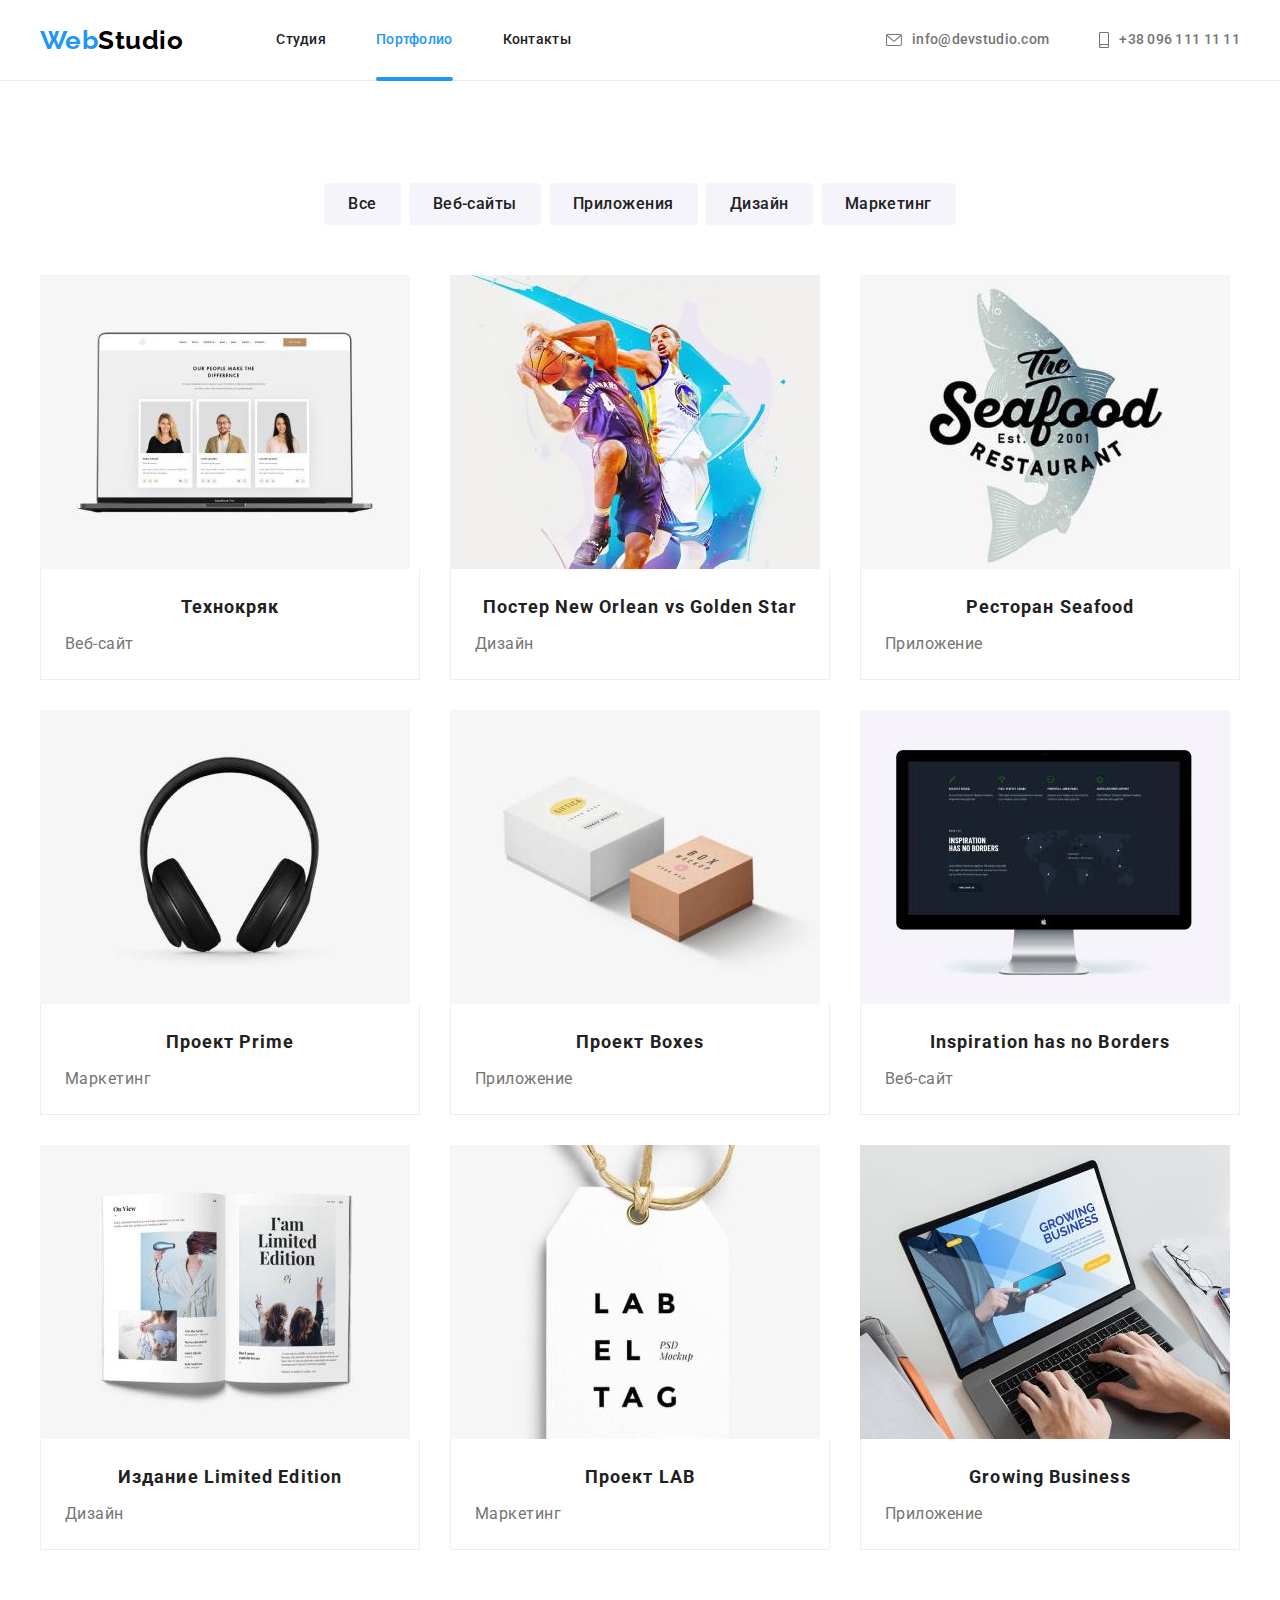
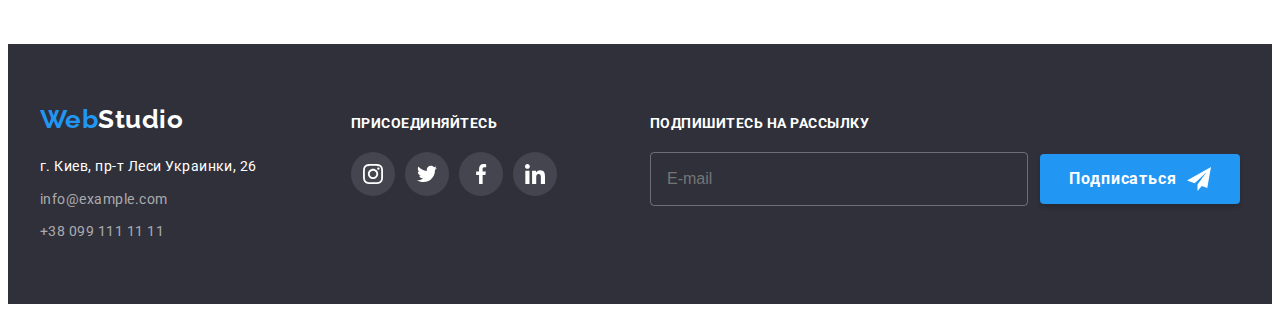
==== commit bc2f1c46: "Переназывает классы по правилам BEM" ====
--- a/portfolio.html
+++ b/portfolio.html
@@ -17,28 +17,28 @@
 <body>
     <!-- шапка сайта -->
     <header class="header">
-        <div class="header-container container">
-            <a href="./index.html" lang="en" class="logo link">Web<span class="header-studio">Studio</span></a>
-            <nav class="navigation">
+        <div class="header__container">
+            <a href="./index.html" lang="en" class="logo">Web<span class="logo__studio--header">Studio</span></a>
+            <nav>
                 <ul class="site-nav">
-                    <li class="site-nav-item"><a href="./index.html" class="site-nav-link link">Студия</a></li>
-                    <li class="site-nav-item"><a href="" class="site-nav-link link current">Портфолио</a></li>
-                    <li class="site-nav-item"><a href="" class="site-nav-link link">Контакты</a></li>
+                    <li class="site-nav__item"><a href="" class="site-nav__link">Студия</a></li>
+                    <li class="site-nav__item"><a href="./portfolio.html" class="site-nav__link current">Портфолио</a></li>
+                    <li class="site-nav__item"><a href="" class="site-nav__link">Контакты</a></li>
                 </ul>
             </nav>
     
             <ul class="contacts">
-                <li class="contact-item">
-                    <a href="mailto:info@devstudio.com" class="contact-link link">
-                        <svg class="contact-icon" width="16" height="12px">
+                <li class="contacts__item">
+                    <a href="mailto:info@devstudio.com" class="contacts__link">
+                        <svg class="contacts__icon" width="16" height="12px">
                             <use href="./images/icons.svg#icon-envelope"></use>
                         </svg>
                         info@devstudio.com
                     </a>
                 </li>
-                <li class="contact-item">
-                    <a href="tel:+380961111111" class="contact-link link">
-                        <svg class="contact-icon" width="10" height="16">
+                <li class="contacts__item">
+                    <a href="tel:+380961111111" class="contacts__link">
+                        <svg class="contacts__icon" width="10" height="16">
                             <use href="./images/icons.svg#icon-smartphone"></use>
                         </svg>
                         +38 096 111 11 11
@@ -50,179 +50,179 @@
 
     <!-- уникальные данные страницы -->
     <main>
-        <section class="section">
-            <div class="container">
-            <h1 class="section-title visually-hidden">Портфолио</h1>
+        <section class="projects">
+            <div class="projects__container">
+            <h1 class="projects__title visually-hidden">Портфолио</h1>
             
-            <ul class="filters">
-                <li class="filter-item">
-                    <button type="button" class="filter-btn">Все</button>
-                </li>
-                <li class="filter-item">
-                    <button type="button" class="filter-btn">Веб-сайты</button>
-                </li>
-                <li class="filter-item">
-                    <button type="button" class="filter-btn">Приложения</button>
-                </li>
-                <li class="filter-item">
-                    <button type="button" class="filter-btn">Дизайн</button>
-                </li>
-                <li class="filter-item">
-                    <button type="button" class="filter-btn">Маркетинг</button>
+            <ul class="projects__filters">
+                <li class="filters__item">
+                    <button type="button" class="filters__button">Все</button>
+                </li>
+                <li class="filters__item">
+                    <button type="button" class="filters__button">Веб-сайты</button>
+                </li>
+                <li class="filters__item">
+                    <button type="button" class="filters__button">Приложения</button>
+                </li>
+                <li class="filters__item">
+                    <button type="button" class="filters__button">Дизайн</button>
+                </li>
+                <li class="filters__item">
+                    <button type="button" class="filters__button">Маркетинг</button>
                 </li>
             </ul>
 
-            <ul class="projects">
-                <li class="project-item">
-                    <a href="" class="project-link link">
-                        <div class="project-thumb">
+            <ul class="projects__list">
+                <li class="projects__item">
+                    <a href="" class="projects__link">
+                        <div class="projects__thumb">
                             <img src="./images/portfolio/project-1.jpg" alt="Веб-сайт на экране макбука" width="370">
-                            <div class="project-overlay">
-                                <p class="project-overlay-text">
-                                    Технокряк это современная площадка распространения коронавируса. Компании используют эту платформу для цифрового
-                                    шпионажа и атак на защищённые сервера конкурентов.
-                                </p>
-                            </div>
-                        </div>
-                        <div class="project-content">
-                            <h2 class="project-title">Технокряк</h2>
-                            <p class="project-desc">Веб-сайт</p>
-                        </div>
-                    </a>
-                </li>
-                <li class="project-item">
-                    <a href="" class="project-link link">
-                        <div class="project-thumb">
+                            <div class="projects__overlay">
+                                <p class="projects__text">
+                                    Технокряк это современная площадка распространения коронавируса. Компании используют эту платформу для цифрового
+                                    шпионажа и атак на защищённые сервера конкурентов.
+                                </p>
+                            </div>
+                        </div>
+                        <div class="projects__content">
+                            <h2 class="projects__title">Технокряк</h2>
+                            <p class="projects__desc">Веб-сайт</p>
+                        </div>
+                    </a>
+                </li>
+                <li class="projects__item">
+                    <a href="" class="projects__link">
+                        <div class="projects__thumb">
                         <img src="./images/portfolio/project-2.jpg" alt="Два баскетболиста" width="370">
-                        <div class="project-overlay">
-                                <p class="project-overlay-text">
-                                    Технокряк это современная площадка распространения коронавируса. Компании используют эту платформу для цифрового
-                                    шпионажа и атак на защищённые сервера конкурентов.
-                                </p>
-                            </div>
-                        </div>
-                        <div class="project-content">
-                            <h2 class="project-title">Постер <span lang="en">New Orlean vs Golden Star</span></h2>
-                            <p class="project-desc">Дизайн</p>
-                        </div>
-                    </a>
-                </li>
-                <li class="project-item">
-                    <a href="" class="project-link link">
-                        <div class="project-thumb">
+                        <div class="projects__overlay">
+                                <p class="projects__text">
+                                    Технокряк это современная площадка распространения коронавируса. Компании используют эту платформу для цифрового
+                                    шпионажа и атак на защищённые сервера конкурентов.
+                                </p>
+                            </div>
+                        </div>
+                        <div class="projects__content">
+                            <h2 class="projects__title">Постер <span lang="en">New Orlean vs Golden Star</span></h2>
+                            <p class="projects__desc">Дизайн</p>
+                        </div>
+                    </a>
+                </li>
+                <li class="projects__item">
+                    <a href="" class="projects__link">
+                        <div class="projects__thumb">
                         <img src="./images/portfolio/project-3.jpg" alt="Полупрозрачная рыба и надпись на первом плане" width="370">
-                        <div class="project-overlay">
-                                <p class="project-overlay-text">
-                                    Технокряк это современная площадка распространения коронавируса. Компании используют эту платформу для цифрового
-                                    шпионажа и атак на защищённые сервера конкурентов.
-                                </p>
-                            </div>
-                        </div>
-                        <div class="project-content">
-                            <h2 class="project-title">Ресторан <span lang="en">Seafood</span></h2>
-                            <p class="project-desc">Приложение</p>
-                        </div>
-                    </a>
-                </li>
-                <li class="project-item">
-                    <a href="" class="project-link link">
-                        <div class="project-thumb">
+                        <div class="projects__overlay">
+                                <p class="projects__text">
+                                    Технокряк это современная площадка распространения коронавируса. Компании используют эту платформу для цифрового
+                                    шпионажа и атак на защищённые сервера конкурентов.
+                                </p>
+                            </div>
+                        </div>
+                        <div class="projects__content">
+                            <h2 class="projects__title">Ресторан <span lang="en">Seafood</span></h2>
+                            <p class="projects__desc">Приложение</p>
+                        </div>
+                    </a>
+                </li>
+                <li class="projects__item">
+                    <a href="" class="projects__link">
+                        <div class="projects__thumb">
                         <img src="./images/portfolio/project-4.jpg" alt="Наушники" width="370">
-                        <div class="project-overlay">
-                                <p class="project-overlay-text">
-                                    Технокряк это современная площадка распространения коронавируса. Компании используют эту платформу для цифрового
-                                    шпионажа и атак на защищённые сервера конкурентов.
-                                </p>
-                            </div>
-                        </div>
-                        <div class="project-content">
-                            <h2 class="project-title">Проект <span lang="en">Prime</span></h2>
-                            <p class="project-desc">Маркетинг</p>
-                        </div>
-                    </a>
-                </li>
-                <li class="project-item">
-                    <a href="" class="project-link link">
-                        <div class="project-thumb">
+                        <div class="projects__overlay">
+                                <p class="projects__text">
+                                    Технокряк это современная площадка распространения коронавируса. Компании используют эту платформу для цифрового
+                                    шпионажа и атак на защищённые сервера конкурентов.
+                                </p>
+                            </div>
+                        </div>
+                        <div class="projects__content">
+                            <h2 class="projects__title">Проект <span lang="en">Prime</span></h2>
+                            <p class="projects__desc">Маркетинг</p>
+                        </div>
+                    </a>
+                </li>
+                <li class="projects__item">
+                    <a href="" class="projects__link">
+                        <div class="projects__thumb">
                         <img src="./images/portfolio/project-5.jpg" alt="Две коробки" width="370">
-                        <div class="project-overlay">
-                                <p class="project-overlay-text">
-                                    Технокряк это современная площадка распространения коронавируса. Компании используют эту платформу для цифрового
-                                    шпионажа и атак на защищённые сервера конкурентов.
-                                </p>
-                            </div>
-                        </div>
-                        <div class="project-content">
-                            <h2 class="project-title">Проект <span lang="en">Boxes</span></h2>
-                            <p class="project-desc">Приложение</p>
-                        </div>
-                    </a>
-                </li>
-                <li class="project-item">
-                    <a href="" class="project-link link">
-                        <div class="project-thumb">
+                        <div class="projects__overlay">
+                                <p class="projects__text">
+                                    Технокряк это современная площадка распространения коронавируса. Компании используют эту платформу для цифрового
+                                    шпионажа и атак на защищённые сервера конкурентов.
+                                </p>
+                            </div>
+                        </div>
+                        <div class="projects__content">
+                            <h2 class="projects__title">Проект <span lang="en">Boxes</span></h2>
+                            <p class="projects__desc">Приложение</p>
+                        </div>
+                    </a>
+                </li>
+                <li class="projects__item">
+                    <a href="" class="projects__link">
+                        <div class="projects__thumb">
                         <img src="./images/portfolio/project-6.jpg" alt="Монитор с веб-сайтом на экране" width="370">
-                        <div class="project-overlay">
-                                <p class="project-overlay-text">
-                                    Технокряк это современная площадка распространения коронавируса. Компании используют эту платформу для цифрового
-                                    шпионажа и атак на защищённые сервера конкурентов.
-                                </p>
-                            </div>
-                        </div>
-                        <div class="project-content">
-                            <h2 lang="en" class="project-title">Inspiration has no Borders</h2>
-                            <p class="project-desc">Веб-сайт</p>
-                        </div>
-                    </a>
-                </li>
-                <li class="project-item">
-                    <a href="" class="project-link link">
-                        <div class="project-thumb">
+                        <div class="projects__overlay">
+                                <p class="projects__text">
+                                    Технокряк это современная площадка распространения коронавируса. Компании используют эту платформу для цифрового
+                                    шпионажа и атак на защищённые сервера конкурентов.
+                                </p>
+                            </div>
+                        </div>
+                        <div class="projects__content">
+                            <h2 lang="en" class="projects__title">Inspiration has no Borders</h2>
+                            <p class="projects__desc">Веб-сайт</p>
+                        </div>
+                    </a>
+                </li>
+                <li class="projects__item">
+                    <a href="" class="projects__link">
+                        <div class="projects__thumb">
                         <img src="./images/portfolio/project-7.jpg" alt="Открытый журнал" width="370">
-                        <div class="project-overlay">
-                                <p class="project-overlay-text">
-                                    Технокряк это современная площадка распространения коронавируса. Компании используют эту платформу для цифрового
-                                    шпионажа и атак на защищённые сервера конкурентов.
-                                </p>
-                            </div>
-                        </div>
-                        <div class="project-content">
-                            <h2 class="project-title">Издание <span lang="en">Limited Edition</span></h2>
-                            <p class="project-desc">Дизайн</p>
-                        </div>
-                    </a>
-                </li>
-                <li class="project-item">
-                    <a href="" class="project-link link">
-                        <div class="project-thumb">
+                        <div class="projects__overlay">
+                                <p class="projects__text">
+                                    Технокряк это современная площадка распространения коронавируса. Компании используют эту платформу для цифрового
+                                    шпионажа и атак на защищённые сервера конкурентов.
+                                </p>
+                            </div>
+                        </div>
+                        <div class="projects__content">
+                            <h2 class="projects__title">Издание <span lang="en">Limited Edition</span></h2>
+                            <p class="projects__desc">Дизайн</p>
+                        </div>
+                    </a>
+                </li>
+                <li class="projects__item">
+                    <a href="" class="projects__link">
+                        <div class="projects__thumb">
                         <img src="./images/portfolio/project-8.jpg" alt="Этикетка" width="370">
-                        <div class="project-overlay">
-                                <p class="project-overlay-text">
-                                    Технокряк это современная площадка распространения коронавируса. Компании используют эту платформу для цифрового
-                                    шпионажа и атак на защищённые сервера конкурентов.
-                                </p>
-                            </div>
-                        </div>
-                        <div class="project-content">
-                            <h2 class="project-title">Проект <span lang="en">LAB</span></h2>
-                            <p class="project-desc">Маркетинг</p>
-                        </div>
-                    </a>
-                </li>
-                <li class="project-item">
-                    <a href="" class="project-link link">
-                        <div class="project-thumb">
+                        <div class="projects__overlay">
+                                <p class="projects__text">
+                                    Технокряк это современная площадка распространения коронавируса. Компании используют эту платформу для цифрового
+                                    шпионажа и атак на защищённые сервера конкурентов.
+                                </p>
+                            </div>
+                        </div>
+                        <div class="projects__content">
+                            <h2 class="projects__title">Проект <span lang="en">LAB</span></h2>
+                            <p class="projects__desc">Маркетинг</p>
+                        </div>
+                    </a>
+                </li>
+                <li class="projects__item">
+                    <a href="" class="projects__link">
+                        <div class="projects__thumb">
                         <img src="./images/portfolio/project-9.jpg" alt="Руки на клавиатуре ноутбука" width="370">
-                        <div class="project-overlay">
-                                <p class="project-overlay-text">
-                                    Технокряк это современная площадка распространения коронавируса. Компании используют эту платформу для цифрового
-                                    шпионажа и атак на защищённые сервера конкурентов.
-                                </p>
-                            </div>
-                        </div>
-                        <div class="project-content">
-                            <h2 lang="en" class="project-title">Growing Business</h2>
-                            <p class="project-desc">Приложение</p>
+                        <div class="projects__overlay">
+                                <p class="projects__text">
+                                    Технокряк это современная площадка распространения коронавируса. Компании используют эту платформу для цифрового
+                                    шпионажа и атак на защищённые сервера конкурентов.
+                                </p>
+                            </div>
+                        </div>
+                        <div class="projects__content">
+                            <h2 lang="en" class="projects__title">Growing Business</h2>
+                            <p class="projects__desc">Приложение</p>
                         </div>
                     </a>
                 </li>
@@ -234,66 +234,66 @@
 
     <!-- подвал сайта -->
     <footer>
-        <div class="footer-container container">
-            <div class="footer-block footer-address">
-                <a href="./index.html" lang="en" class="logo link">Web<span class="footer-studio">Studio</span></a>
+        <div class="footer__container">
+            <div class="footer__block">
+                <a href="./index.html" lang="en" class="logo">Web<span class="logo__studio--footer">Studio</span></a>
                 <address class="address">
-                    <ul class="address-list">
-                        <li class="address-item"><a href="https://goo.gl/maps/fksLgXk4oVLqper47" class="address-map link">г.
+                    <ul class="address__list">
+                        <li class="address__item"><a href="https://goo.gl/maps/fksLgXk4oVLqper47" class="address__map">г.
                                 Киев, пр-т Леси Украинки, 26</a></li>
-                        <li class="address-item"><a href="mailto:info@example.com"
-                                class="address-link link">info@example.com</a></li>
-                        <li class="address-item"><a href="tel:+380991111111" class="address-link link">+38 099 111 11 11</a>
+                        <li class="address__item"><a href="mailto:info@example.com"
+                                class="address__link">info@example.com</a></li>
+                        <li class="address__item"><a href="tel:+380991111111" class="address__link">+38 099 111 11 11</a>
                         </li>
                     </ul>
                 </address>
             </div>
-            <div class="footer-block footer-social">
-                <h3 class="footer-social-title subtitle">Присоединяйтесь</h3>
-                <ul class="footer-list  social-list">
-                    <li class="social-item">
-                        <a href="" class="social-link footer link">
-                            <svg class="social-icon footer" width="20" height="20">
+            <div class="footer__block">
+                <h3 class="footer__subtitle">Присоединяйтесь</h3>
+                <ul class="socials footer__socials">
+                    <li class="socials__item">
+                        <a href="" class="socials__link">
+                            <svg class="socials__icon" width="20" height="20">
                                 <use href="./images/icons.svg#icon-instagram"></use>
                             </svg>
                         </a>
                     </li>
-                    <li class="social-item">
-                        <a href="" class="social-link footer link">
-                            <svg class="social-icon footer" width="20" height="20">
+                    <li class="socials__item">
+                        <a href="" class="socials__link">
+                            <svg class="socials__icon" width="20" height="20">
                                 <use href="./images/icons.svg#icon-twitter"></use>
                             </svg>
                         </a>
                     </li>
-                    <li class="social-item">
-                        <a href="" class="social-link footer link">
-                            <svg class="social-icon footer" width="20" height="20">
+                    <li class="socials__item">
+                        <a href="" class="socials__link">
+                            <svg class="socials__icon" width="20" height="20">
                                 <use href="./images/icons.svg#icon-facebook"></use>
                             </svg>
                         </a>
                     </li>
-                    <li class="social-item">
-                        <a href="" class="social-link footer link">
-                            <svg class="social-icon footer" width="20" height="20">
+                    <li class="socials__item">
+                        <a href="" class="socials__link">
+                            <svg class="socials__icon" width="20" height="20">
                                 <use href="./images/icons.svg#icon-linkedin"></use>
                             </svg>
                         </a>
                     </li>
                 </ul>
             </div>
-            <div class="footer-block footer-subscription">
-                <h3 class="footer-social-title subtitle">Подпишитесь на рассылку</h3>
-                <form class="footer-form" autocomplete="off">
-                    <div class="form-email">
-                        <input type="email" class="form-input" name="email" id="email" placeholder="E-mail"
+            <div class="footer__block">
+                <h3 class="footer__subtitle">Подпишитесь на рассылку</h3>
+                <form class="subscriprion__form" autocomplete="off">
+                    <div class="subscriprion__email">
+                        <input type="email" class="subscriprion__input" name="email" id="email" placeholder="E-mail"
                             pattern="[a-z0-9._%+-]+@[a-z0-9.-]+\.[a-z]{2,}$"
                             title="Пример правильного адреса электронной почты: email@mail.com" required>
-                        <label for="email" class="form-label visually-hidden">E-mail</label>
+                        <label for="email" class="subscriprion__label visually-hidden">E-mail</label>
                     </div>
-                    <button type="submit" class="subscription-btn btn">
-                        <div class="subscription-data">
+                    <button type="submit" class="subscription__button">
+                        <div class="subscription__data">
                             Подписаться
-                            <svg class="subscription-icon footer" width="24" height="24">
+                            <svg class="subscription__icon" width="24" height="24">
                                 <use href="./images/icons.svg#icon-send"></use>
                             </svg>
                         </div>
@@ -311,21 +311,5 @@
 
     document.body.style.paddingTop = `${pageHeaderHeight}px`;
 </script>
-
-<!-- скрипт для форм -->
-<script>
-    (() => {
-        document
-            .querySelector('.js-speaker-form')
-            .addEventListener('submit', e => {
-                e.preventDefault();
-
-                new FormData(e.currentTarget).forEach((value, name) =>
-                    console.log(`${name}: ${value}`),
-                );
-            });
-    })();
-</script>
 </body>
-
 </html>--- a/css/main.min.css
+++ b/css/main.min.css
@@ -1,2 +1,2 @@
-:root{--primary-text-color: #757575;--title-text-color: #212121;--accent-color: #2196f3;--primary-bg-color: #fff;--footer-bg-color: #2f303a;--footer-contacts-color: rgba(255, 255, 255, 0.6);--logo-studio-header-color: #000;--secondary-bg-color: #f5f4fa;--border-color: #ececec;--border-portfolio: #eeeeee;--hero-overlay-color: rgba(47, 48, 58, 0.4);--footer-social-bg-color: rgba(255, 255, 255, 0.1);--team-social-icon-color: #afb1b8;--project-overlay-color: rgba(33, 150, 243, 0.9);--work-overlay-color: rgba(47, 48, 58, 0.8);--backdrop-color: rgba(0, 0, 0, 0.2);--modal-btn-hover: #188ce8;--main-margin: 30px;--secondary-margin: 50px;--main-title-size: 16px;--main-text-size: 14px;--small-margin: 10px;--main-border-radius: 4px;--timing-function: cubic-bezier(0.4, 0, 0.2, 1)}p,h1,h2,h3,h4,h5,h6{margin:0}ul{margin:0;padding-left:0;list-style:none}input{outline:none}img{display:block;max-width:100%;height:auto}body{padding-top:80px;font-family:"Roboto", sans-serif;letter-spacing:0.03em;color:var(--primary-text-color);background-color:var(--primary-bg-color)}.visually-hidden{position:absolute;width:1px;height:1px;margin:-1px;padding:0;overflow:hidden;border:0;clip:rect(0 0 0 0)}.container{width:1200px;padding:0 15px;margin:0 auto}.section{padding-top:94px;padding-bottom:94px}.link{text-decoration:none;transition:color 250ms var(--timing-function)}.link:hover,.link:focus{color:var(--accent-color)}.btn{width:200px;height:var(--secondary-margin);font-family:inherit;font-weight:700;font-size:var(--main-title-size);line-height:1.87;letter-spacing:0.06em;color:var(--primary-bg-color);background-color:var(--accent-color);border-color:transparent;box-shadow:0px 4px 4px rgba(0,0,0,0.15);border-radius:var(--main-border-radius);cursor:pointer;transition:color 250ms var(--timing-function),background-color 250ms var(--timing-function)}.section-title{margin-bottom:var(--secondary-margin);text-align:center;color:var(--title-text-color);font-weight:700;font-size:36px;line-height:1.17}.subtitle{font-weight:700;font-size:var(--main-text-size);line-height:1.14;text-transform:uppercase}.social-list{display:flex;justify-content:center}.social-item{width:44px;height:44px}.social-item:not(:first-child){margin-left:var(--small-margin)}.social-link{display:flex;align-items:center;justify-content:center;width:100%;height:100%;border-radius:50%;transition:background-color 250ms var(--timing-function)}.social-link.member{background-color:var(--primary-bg-color)}.social-icon.member{fill:var(--team-social-icon-color);transition:fill 250ms var(--timing-function)}.social-link.member:hover .social-icon,.social-link.member:focus .social-icon{fill:var(--primary-bg-color)}.social-link.footer{background-color:var(--footer-social-bg-color)}.social-icon.footer{fill:var(--primary-bg-color)}.social-link:hover,.social-link:focus{background-color:var(--accent-color)}.backdrop{position:fixed;z-index:1;top:0;left:0;width:100vw;height:100vh;background-color:var(--backdrop-color);opacity:1;transition:opacity 250ms var(--timing-function),visibility 250ms var(--timing-function)}.backdrop.is-hidden{opacity:0;visibility:hidden;pointer-events:none}.modal{position:absolute;top:50%;left:50%;transform:translate(-50%, -50%) scale(1);transition:transform 250ms var(--timing-function),opacity 250ms var(--timing-function);min-width:528px;min-height:581px;padding:40px 40px;background-color:var(--primary-bg-color);box-shadow:0px 1px 3px rgba(0,0,0,0.12),0px 1px 1px rgba(0,0,0,0.14),0px 2px 1px rgba(0,0,0,0.2);border-radius:4px}.backdrop.is-hidden .modal{transform:translate(-50%, -50%) scale(0.9);opacity:0}.close-btn{position:absolute;display:flex;align-items:center;justify-content:center;top:8px;right:8px;border-radius:50%;width:30px;height:30px;background-color:transparent;border:1px solid rgba(0,0,0,0.1);cursor:pointer;transition:fill 250ms var(--timing-function)}.close-btn:hover,.close-btn:focus{fill:var(--accent-color)}.modal-title{font-size:20px;font-weight:bold;line-height:1.15;text-align:center;margin-bottom:12px;color:var(--title-text-color)}.modal-field{display:flex;flex-direction:column-reverse;position:relative}.modal-field:not(:nth-child(4)){margin-bottom:10px}.modal-field:nth-child(4){margin-bottom:20px}.modal-label{font-size:12px;letter-spacing:0.01em;line-height:1.17;margin-bottom:4px}.modal-input{width:100%;height:40px;padding:11px 12px 11px 42px;color:var(--title-text-color);font-size:var(--main-text-size);line-height:1.14;letter-spacing:0.01em;border:1px solid rgba(33,33,33,0.2);border-radius:4px;transition:border-color 250ms var(--timing-function)}.modal-input.comment{height:120px;padding:12px 16px;outline:none;resize:none}.modal-input.comment::placeholder{color:rgba(117,117,117,0.5)}.modal-icon{position:absolute;fill:var(--title-text-color);left:12px;top:50%;transition:fill 250ms var(--timing-function)}.modal-input:focus{border-color:var(--accent-color)}.modal-input:focus ~ .modal-icon{fill:var(--accent-color)}.modal-agreement{margin-bottom:30px}.modal-checkbox:checked ~ .modal-checkbox-icon{background-color:var(--accent-color);border-color:var(--accent-color)}.modal-checkbox-label{display:flex;align-items:center;justify-content:center;font-size:var(--main-text-size);line-height:1.71}.modal-checkbox-icon{margin-right:8px;border:2px solid var(--title-text-color);border-radius:2px;transition:background-color 250ms var(--timing-function),border-color 250ms var(--timing-function)}.agreement-link{color:var(--accent-color)}.modal-btn{display:block;margin:0 auto}.modal-btn:hover,.modal-btn:focus{color:var(--primary-bg-color);background-color:var(--modal-btn-hover)}.header{position:fixed;z-index:1;width:100%;top:0;left:0;min-height:80px;border-bottom:1px solid var(--border-color);background-color:var(--primary-bg-color)}.header-container{display:flex;align-items:center}.logo{font-family:"Raleway", sans-serif;font-weight:700;font-size:26px;line-height:1.19;color:var(--accent-color)}.header-studio{color:var(--logo-studio-header-color)}.footer-studio{color:var(--primary-bg-color)}.navigation{margin-left:93px}.site-nav{display:flex;align-items:center}.contacts{display:flex;align-items:center;margin-left:auto}.site-nav-item:not(:last-child),.contact-item:not(:last-child){margin-right:var(--secondary-margin)}.site-nav-link,.contact-link{display:block;padding-top:32px;padding-bottom:32px;font-weight:500;font-size:var(--main-text-size);line-height:1.14;letter-spacing:0.02em}.site-nav-link{color:var(--title-text-color);position:relative}.site-nav-link.current{color:var(--accent-color)}.site-nav-link.current::after{content:"";position:absolute;left:0;bottom:-1px;display:block;width:100%;height:4px;background-color:var(--accent-color);border-radius:2px}.contact-link{display:flex;align-items:center;justify-content:center;width:100%;height:100%;color:var(--primary-text-color)}.contact-icon{fill:var(--primary-text-color);margin-right:var(--small-margin);transition:fill 250ms var(--timing-function)}.contact-link:hover .contact-icon,.contact-link:focus .contact-icon{fill:var(--accent-color)}.hero{margin:0 auto;padding-top:200px;padding-bottom:200px;max-width:1600px;min-height:600px;background-image:linear-gradient(rgba(47,48,58,0.4), rgba(47,48,58,0.4)),url("../images/hero-image.jpg");background-repeat:no-repeat;background-position:center;background-size:cover;background-color:var(--footer-bg-color)}.hero-flex{display:flex;flex-direction:column;align-items:center}.hero-title{margin:0 auto;font-weight:900;font-size:44px;line-height:1.36;text-align:center;letter-spacing:0.06em;text-transform:uppercase;max-width:696px;color:var(--primary-bg-color)}.hero-btn{margin-top:var(--main-margin)}.hero-btn:hover,.hero-btn:focus{color:var(--accent-color);background-color:var(--primary-bg-color)}.features-section{padding-bottom:0px}.features{display:flex;margin-left:calc(-1 * var(--main-margin))}.feature-item{flex-basis:calc(100% / 4 - var(--main-margin));margin-left:var(--main-margin)}.feature-icon{display:flex;align-items:center;justify-content:center;height:120px;background-color:var(--secondary-bg-color);border-radius:var(--main-border-radius);margin-bottom:var(--main-margin)}.feature-title{margin-bottom:var(--small-margin);color:var(--title-text-color)}.feature-desc{font-size:var(--main-text-size);line-height:1.71}.works{display:flex;margin-left:calc(-1 * var(--main-margin))}.work-item{position:relative;overflow:hidden;flex-basis:calc(100% / 3 - var(--main-margin));margin-left:var(--main-margin)}.work-label{display:flex;align-items:center;justify-content:center;position:absolute;bottom:0;width:100%;height:70px;background-color:var(--work-overlay-color)}.work-title{color:var(--primary-bg-color)}.team{background-color:var(--secondary-bg-color)}.members{display:flex;margin-left:calc(-1 * var(--main-margin))}.member-item{flex-basis:calc(100% / 4 - var(--main-margin));margin-left:var(--main-margin);background-color:var(--primary-bg-color);box-shadow:0px 1px 3px rgba(0,0,0,0.12),0px 1px 1px rgba(0,0,0,0.14),0px 2px 1px rgba(0,0,0,0.2);border-radius:0px 0px 4px 4px}.member-content{padding-top:var(--main-margin);padding-bottom:var(--main-margin)}.member-title,.member-desc{text-align:center;font-size:var(--main-title-size);line-height:1.19}.member-title{margin-bottom:var(--small-margin);color:var(--title-text-color);font-weight:500}.member-desc{margin-bottom:16px}.clients{display:flex}.client-item{width:170px;height:92px}.client-item:not(:first-child){margin-left:var(--main-margin)}.client-link{display:flex;align-items:center;justify-content:center;width:100%;height:100%;border:1px solid var(--team-social-icon-color);border-radius:var(--main-border-radius);transition:border-color 250ms var(--timing-function)}.client-link:hover,.client-link:focus{border-color:var(--accent-color)}.client-icon{fill:var(--team-social-icon-color);transition:fill 250ms var(--timing-function)}.client-link:hover .client-icon,.client-link:focus .client-icon{fill:var(--accent-color)}.filters{display:flex;justify-content:center;align-items:center;margin-bottom:var(--secondary-margin)}.filter-item:not(:first-child){margin-left:8px}.filter-btn{padding:6px 22px;font-family:inherit;font-weight:500;font-size:var(--main-title-size);line-height:1.62;letter-spacing:0.03em;color:var(--title-text-color);background-color:var(--secondary-bg-color);border-color:transparent;border-radius:var(--main-border-radius);cursor:pointer;transition:color 250ms var(--timing-function),background-color 250ms var(--timing-function),box-shadow 250ms var(--timing-function)}.filter-btn:hover,.filter-btn:focus{color:var(--primary-bg-color);background-color:var(--accent-color);box-shadow:0px 3px 1px rgba(0,0,0,0.1),0px 1px 2px rgba(0,0,0,0.08),0px 2px 2px rgba(0,0,0,0.12)}.projects{display:flex;flex-wrap:wrap;margin-top:calc(-1 * var(--main-margin));margin-left:calc(-1 * var(--main-margin))}.project-item{flex-basis:calc(100% / 3 - var(--main-margin));margin-top:var(--main-margin);margin-left:var(--main-margin)}.project-link{display:block;transition:box-shadow 250ms var(--timing-function)}.project-link:hover,.project-link:focus{box-shadow:0px 1px 1px rgba(0,0,0,0.12),0px 4px 4px rgba(0,0,0,0.06),1px 4px 6px rgba(0,0,0,0.16)}.project-thumb{position:relative;overflow:hidden}.project-overlay{position:absolute;top:0;bottom:0;width:100%;height:100%;background-color:var(--project-overlay-color);transform:translateY(100%);transition:transform 250ms var(--timing-function)}.project-link:hover .project-overlay,.project-link:focus .project-overlay{transform:translateY(0)}.project-overlay-text{padding:63px 24px;font-size:18px;line-height:1.56;color:var(--primary-bg-color)}.project-content{padding:20px 24px;border-right:1px solid var(--border-portfolio);border-left:1px solid var(--border-portfolio);border-bottom:1px solid var(--border-portfolio)}.project-title{margin-bottom:4px;font-weight:700;font-size:18px;line-height:2;letter-spacing:0.06em;color:var(--title-text-color)}.project-desc{font-size:var(--main-title-size);line-height:1.87;color:var(--primary-text-color)}footer{padding-top:60px;padding-bottom:60px;background-color:var(--footer-bg-color)}.footer-container{display:flex;align-items:baseline}.footer-address{flex-grow:1}.footer-block:nth-child(2){margin-right:93px;margin-left:70px}.address{margin-top:20px}.address-list{font-style:normal;font-size:var(--main-text-size);line-height:1.71}.address-item:not(:last-child){margin-bottom:9px}.address-map{color:var(--primary-bg-color)}.address-link{color:var(--footer-contacts-color)}.footer-social-title{margin-bottom:20px;color:var(--primary-bg-color)}.footer-form{display:flex;align-items:center;margin-top:20px}.form-email{margin-right:12px}.form-input{height:50px;width:358px;font-size:var(--main-title-size);line-height:1.25;color:var(--footer-contacts-color);padding-left:16px;background-color:transparent;border:1px solid rgba(255,255,255,0.3);border-radius:4px}.subscription-data{right:28px;display:flex;align-items:center;justify-content:center}.subscription-icon{margin-left:10px;fill:var(--primary-bg-color);transition:fill 250ms var(--timing-function)}.subscription-btn:hover,.subscription-btn:focus{color:var(--accent-color);background-color:var(--primary-bg-color)}.subscription-btn:hover .subscription-icon,.subscription-btn:focus .subscription-icon{fill:var(--accent-color)}
+:root{--primary-text-color: #757575;--title-text-color: #212121;--accent-color: #2196f3;--primary-bg-color: #fff;--footer-bg-color: #2f303a;--footer-contacts-color: rgba(255, 255, 255, 0.6);--logo-studio-header-color: #000;--secondary-bg-color: #f5f4fa;--border-color: #ececec;--border-portfolio: #eeeeee;--hero-overlay-color: rgba(47, 48, 58, 0.4);--footer-social-bg-color: rgba(255, 255, 255, 0.1);--team-social-icon-color: #afb1b8;--project-overlay-color: rgba(33, 150, 243, 0.9);--work-overlay-color: rgba(47, 48, 58, 0.8);--backdrop-color: rgba(0, 0, 0, 0.2);--modal-btn-hover: #188ce8;--main-margin: 30px;--secondary-margin: 50px;--main-title-size: 16px;--main-text-size: 14px;--small-margin: 10px;--main-border-radius: 4px;--timing-function: cubic-bezier(0.4, 0, 0.2, 1)}p,h1,h2,h3,h4,h5,h6{margin:0}ul{margin:0;padding-left:0;list-style:none}input{outline:none}img{display:block;max-width:100%;height:auto}body{padding-top:80px;font-family:"Roboto", sans-serif;letter-spacing:0.03em;color:var(--primary-text-color);background-color:var(--primary-bg-color)}.visually-hidden{position:absolute;width:1px;height:1px;margin:-1px;padding:0;overflow:hidden;border:0;clip:rect(0 0 0 0)}.header__container,.hero__container,.features__container,.works__container,.team__container,.clients__container,.projects__container,.footer__container{width:1200px;padding:0 15px;margin:0 auto}.features__title,.works__title,.team__title,.clients__title,.projects__title{margin-bottom:var(--secondary-margin);text-align:center;color:var(--title-text-color);font-weight:700;font-size:36px;line-height:1.17}.modal__button,.hero__button,.subscription__button{width:200px;height:var(--secondary-margin);font-family:inherit;font-weight:700;font-size:var(--main-title-size);line-height:1.87;letter-spacing:0.06em;color:var(--primary-bg-color);background-color:var(--accent-color);border-color:transparent;box-shadow:0px 4px 4px rgba(0,0,0,0.15);border-radius:var(--main-border-radius);cursor:pointer;transition:color 250ms var(--timing-function),background-color 250ms var(--timing-function)}.site-nav__link,.contacts__link,.logo,.projects__link,.address__map,.address__link{text-decoration:none;transition:color 250ms var(--timing-function)}.site-nav__link:hover,.contacts__link:hover,.logo:hover,.projects__link:hover,.address__map:hover,.address__link:hover,.site-nav__link:focus,.contacts__link:focus,.logo:focus,.projects__link:focus,.address__map:focus,.address__link:focus{color:var(--accent-color)}.socials{display:flex;justify-content:center}.socials__item{width:44px;height:44px}.socials__item:not(:first-child){margin-left:var(--small-margin)}.team__socials .socials__link{background-color:var(--primary-bg-color)}.team__socials .socials__link:hover .socials__icon,.team__socials .socials__link:focus .socials__icon{fill:var(--primary-bg-color)}.team__socials .socials__icon{fill:var(--team-social-icon-color);transition:fill 250ms var(--timing-function)}.footer__socials .socials__link{background-color:var(--footer-social-bg-color)}.footer__socials .socials__icon{fill:var(--primary-bg-color)}.socials__link{display:flex;align-items:center;justify-content:center;width:100%;height:100%;border-radius:50%;transition:background-color 250ms var(--timing-function)}.socials__link:hover,.socials__link:focus{background-color:var(--accent-color)}.backdrop{position:fixed;z-index:1;top:0;left:0;width:100vw;height:100vh;background-color:var(--backdrop-color);opacity:1;transition:opacity 250ms var(--timing-function),visibility 250ms var(--timing-function)}.backdrop.is-hidden{opacity:0;visibility:hidden;pointer-events:none}.modal{position:absolute;top:50%;left:50%;transform:translate(-50%, -50%) scale(1);transition:transform 250ms var(--timing-function),opacity 250ms var(--timing-function);min-width:528px;min-height:581px;padding:40px 40px;background-color:var(--primary-bg-color);box-shadow:0px 1px 3px rgba(0,0,0,0.12),0px 1px 1px rgba(0,0,0,0.14),0px 2px 1px rgba(0,0,0,0.2);border-radius:4px}.backdrop.is-hidden .modal{transform:translate(-50%, -50%) scale(0.9);opacity:0}.close__button{position:absolute;display:flex;align-items:center;justify-content:center;top:8px;right:8px;border-radius:50%;width:30px;height:30px;background-color:transparent;border:1px solid rgba(0,0,0,0.1);cursor:pointer;transition:fill 250ms var(--timing-function)}.close__button:hover,.close__button:focus{fill:var(--accent-color)}.modal__title{font-size:20px;font-weight:bold;line-height:1.15;text-align:center;margin-bottom:12px;color:var(--title-text-color)}.modal__field{display:flex;flex-direction:column-reverse;position:relative}.modal__field:not(:nth-child(4)){margin-bottom:10px}.modal__field:nth-child(4){margin-bottom:20px}.modal__label{font-size:12px;letter-spacing:0.01em;line-height:1.17;margin-bottom:4px}.modal__input{width:100%;height:40px;padding:11px 12px 11px 42px;color:var(--title-text-color);font-size:var(--main-text-size);line-height:1.14;letter-spacing:0.01em;border:1px solid rgba(33,33,33,0.2);border-radius:4px;transition:border-color 250ms var(--timing-function)}.modal__input.comment{height:120px;padding:12px 16px;outline:none;resize:none}.modal__input.comment::placeholder{color:rgba(117,117,117,0.5)}.modal__icon{position:absolute;fill:var(--title-text-color);left:12px;top:50%;transition:fill 250ms var(--timing-function)}.modal__input:focus{border-color:var(--accent-color)}.modal__input:focus ~ .modal__icon{fill:var(--accent-color)}.modal__agreement{margin-bottom:30px}.modal__checkbox__label{display:flex;align-items:center;justify-content:center;font-size:var(--main-text-size);line-height:1.71}.modal__checkbox__icon{margin-right:8px;border:2px solid var(--title-text-color);border-radius:2px;transition:background-color 250ms var(--timing-function),border-color 250ms var(--timing-function)}.modal__checkbox:checked ~ .modal__checkbox__icon{background-color:var(--accent-color);border-color:var(--accent-color)}.agreement__link{color:var(--accent-color)}.modal__button{display:block;margin:0 auto}.modal__button:hover,.modal__button:focus{color:var(--primary-bg-color);background-color:var(--modal-btn-hover)}.header{position:fixed;z-index:1;width:100%;top:0;left:0;min-height:80px;border-bottom:1px solid var(--border-color);background-color:var(--primary-bg-color)}.header__container{display:flex;align-items:center}.header__container .logo{margin-right:93px}.site-nav{display:flex;align-items:center}.contacts{display:flex;align-items:center;margin-left:auto}.site-nav__item:not(:last-child),.contacts__item:not(:last-child){margin-right:var(--secondary-margin)}.site-nav__link,.contacts__link{display:block;padding-top:32px;padding-bottom:32px;font-weight:500;font-size:var(--main-text-size);line-height:1.14;letter-spacing:0.02em}.site-nav__link{color:var(--title-text-color);position:relative}.site-nav__link.current{color:var(--accent-color)}.site-nav__link.current::after{content:"";position:absolute;left:0;bottom:-1px;display:block;width:100%;height:4px;background-color:var(--accent-color);border-radius:2px}.contacts__link{display:flex;align-items:center;justify-content:center;width:100%;height:100%;color:var(--primary-text-color)}.contacts__icon{fill:var(--primary-text-color);margin-right:var(--small-margin);transition:fill 250ms var(--timing-function)}.contacts__link:hover .contacts__icon,.contacts__link:focus .contacts__icon{fill:var(--accent-color)}.logo{font-family:"Raleway", sans-serif;font-weight:700;font-size:26px;line-height:1.19;color:var(--accent-color)}.logo__studio--header{color:var(--logo-studio-header-color)}.logo__studio--footer{color:var(--primary-bg-color)}.hero{margin:0 auto;padding-top:200px;padding-bottom:200px;max-width:1600px;min-height:600px;background-image:linear-gradient(rgba(47,48,58,0.4), rgba(47,48,58,0.4)),url("../images/hero-image.jpg");background-repeat:no-repeat;background-position:center;background-size:cover;background-color:var(--footer-bg-color)}.hero__container{display:flex;flex-direction:column;align-items:center}.hero__title{margin:0 auto;font-weight:900;font-size:44px;line-height:1.36;text-align:center;letter-spacing:0.06em;text-transform:uppercase;max-width:696px;color:var(--primary-bg-color)}.hero__button{margin-top:var(--main-margin)}.hero__button:hover,.hero__button:focus{color:var(--accent-color);background-color:var(--primary-bg-color)}.features{padding-top:94px;padding-bottom:0px}.features__list{display:flex;margin-left:calc(-1 * var(--main-margin))}.features__item{flex-basis:calc(100% / 4 - var(--main-margin));margin-left:var(--main-margin)}.features__icon{display:flex;align-items:center;justify-content:center;height:120px;background-color:var(--secondary-bg-color);border-radius:var(--main-border-radius);margin-bottom:var(--main-margin)}.features__name{color:var(--title-text-color);font-weight:700;font-size:var(--main-text-size);line-height:1.14;text-transform:uppercase;margin-bottom:var(--small-margin)}.features__desc{font-size:var(--main-text-size);line-height:1.71}.works{padding-top:94px;padding-bottom:94px}.works__list{display:flex;margin-left:calc(-1 * var(--main-margin))}.works__item{position:relative;overflow:hidden;flex-basis:calc(100% / 3 - var(--main-margin));margin-left:var(--main-margin)}.works__label{display:flex;align-items:center;justify-content:center;position:absolute;bottom:0;width:100%;height:70px;background-color:var(--work-overlay-color)}.works__name{color:var(--primary-bg-color);font-weight:700;font-size:var(--main-text-size);line-height:1.14;text-transform:uppercase}.team{padding-top:94px;padding-bottom:94px;background-color:var(--secondary-bg-color)}.team__list{display:flex;margin-left:calc(-1 * 30px)}.team__item{flex-basis:calc(100% / 4 - 30px);margin-left:var(--main-margin);background-color:var(--primary-bg-color);box-shadow:0px 1px 3px rgba(0,0,0,0.12),0px 1px 1px rgba(0,0,0,0.14),0px 2px 1px rgba(0,0,0,0.2);border-radius:0px 0px 4px 4px}.team__content{padding-top:var(--main-margin);padding-bottom:var(--main-margin)}.team__desc,.team__name{text-align:center;margin-bottom:16px;font-size:var(--main-title-size);line-height:1.19}.team__name{margin-bottom:var(--small-margin);color:var(--title-text-color);font-weight:500}.clients{padding-top:94px;padding-bottom:94px}.clients__list{display:flex}.clients__item{width:170px;height:92px}.clients__item:not(:first-child){margin-left:var(--main-margin)}.clients__link{display:flex;align-items:center;justify-content:center;width:100%;height:100%;border:1px solid var(--team-social-icon-color);border-radius:var(--main-border-radius);transition:border-color 250ms var(--timing-function)}.clients__link:hover,.clients__link:focus{border-color:var(--accent-color)}.clients__icon{fill:var(--team-social-icon-color);transition:fill 250ms var(--timing-function)}.clients__link:hover .clients__icon,.clients__link:focus .clients__icon{fill:var(--accent-color)}.projects__filters{display:flex;align-items:center;justify-content:center;margin-bottom:var(--secondary-margin)}.filters__item:not(:first-child){margin-left:8px}.filters__button{padding:6px 22px;font-family:inherit;font-weight:500;font-size:var(--main-title-size);line-height:1.62;letter-spacing:0.03em;color:var(--title-text-color);background-color:var(--secondary-bg-color);border-color:transparent;border-radius:var(--main-border-radius);cursor:pointer;transition:color 250ms var(--timing-function),background-color 250ms var(--timing-function),box-shadow 250ms var(--timing-function)}.filters__button:hover,.filters__button:focus{color:var(--primary-bg-color);background-color:var(--accent-color);box-shadow:0px 3px 1px rgba(0,0,0,0.1),0px 1px 2px rgba(0,0,0,0.08),0px 2px 2px rgba(0,0,0,0.12)}.projects{padding-top:94px;padding-bottom:94px}.projects__list{display:flex;flex-wrap:wrap;margin-top:calc(-1 * var(--main-margin));margin-left:calc(-1 * var(--main-margin))}.projects__item{flex-basis:calc(100% / 3 - var(--main-margin));margin-top:var(--main-margin);margin-left:var(--main-margin)}.projects__link{display:block;transition:box-shadow 250ms var(--timing-function)}.projects__link:hover,.projects__link:focus{box-shadow:0px 1px 1px rgba(0,0,0,0.12),0px 4px 4px rgba(0,0,0,0.06),1px 4px 6px rgba(0,0,0,0.16)}.projects__thumb{position:relative;overflow:hidden}.projects__overlay{position:absolute;top:0;bottom:0;width:100%;height:100%;background-color:var(--project-overlay-color);transform:translateY(100%);transition:transform 250ms var(--timing-function)}.projects__link:hover .projects__overlay,.projects__link:focus .projects__overlay{transform:translateY(0)}.projects__text{padding:63px 24px;font-size:18px;line-height:1.56;color:var(--primary-bg-color)}.projects__content{padding:20px 24px;border-right:1px solid var(--border-portfolio);border-left:1px solid var(--border-portfolio);border-bottom:1px solid var(--border-portfolio)}.projects__title{margin-bottom:4px;font-weight:700;font-size:18px;line-height:2;letter-spacing:0.06em;color:var(--title-text-color)}.projects__desc{font-size:var(--main-title-size);line-height:1.87;color:var(--primary-text-color)}footer{padding-top:60px;padding-bottom:60px;background-color:var(--footer-bg-color)}.footer__container{display:flex;align-items:baseline}.footer__block:nth-child(1){flex-grow:1}.footer__block:nth-child(2){margin-right:93px;margin-left:70px}.address{margin-top:20px}.address__list{font-style:normal;font-size:var(--main-text-size);line-height:1.71}.address__item:not(:last-child){margin-bottom:9px}.address__map{color:var(--primary-bg-color)}.address__link{color:var(--footer-contacts-color)}.footer__subtitle{color:var(--primary-bg-color);font-weight:700;font-size:var(--main-text-size);line-height:1.14;text-transform:uppercase;margin-bottom:20px}.subscriprion__form{display:flex;align-items:center;margin-top:20px}.subscriprion__email{margin-right:12px}.subscriprion__input{height:50px;width:358px;font-size:var(--main-title-size);line-height:1.25;color:var(--footer-contacts-color);padding-left:16px;background-color:transparent;border:1px solid rgba(255,255,255,0.3);border-radius:4px}.subscription__data{right:28px;display:flex;align-items:center;justify-content:center}.subscription__icon{margin-left:10px;fill:var(--primary-bg-color);transition:fill 250ms var(--timing-function)}.subscription__button:hover .subscription__icon,.subscription__button:focus .subscription__icon{fill:var(--accent-color)}.subscription__button:hover,.subscription__button:focus{color:var(--accent-color);background-color:var(--primary-bg-color)}
 /*# sourceMappingURL=main.min.css.map */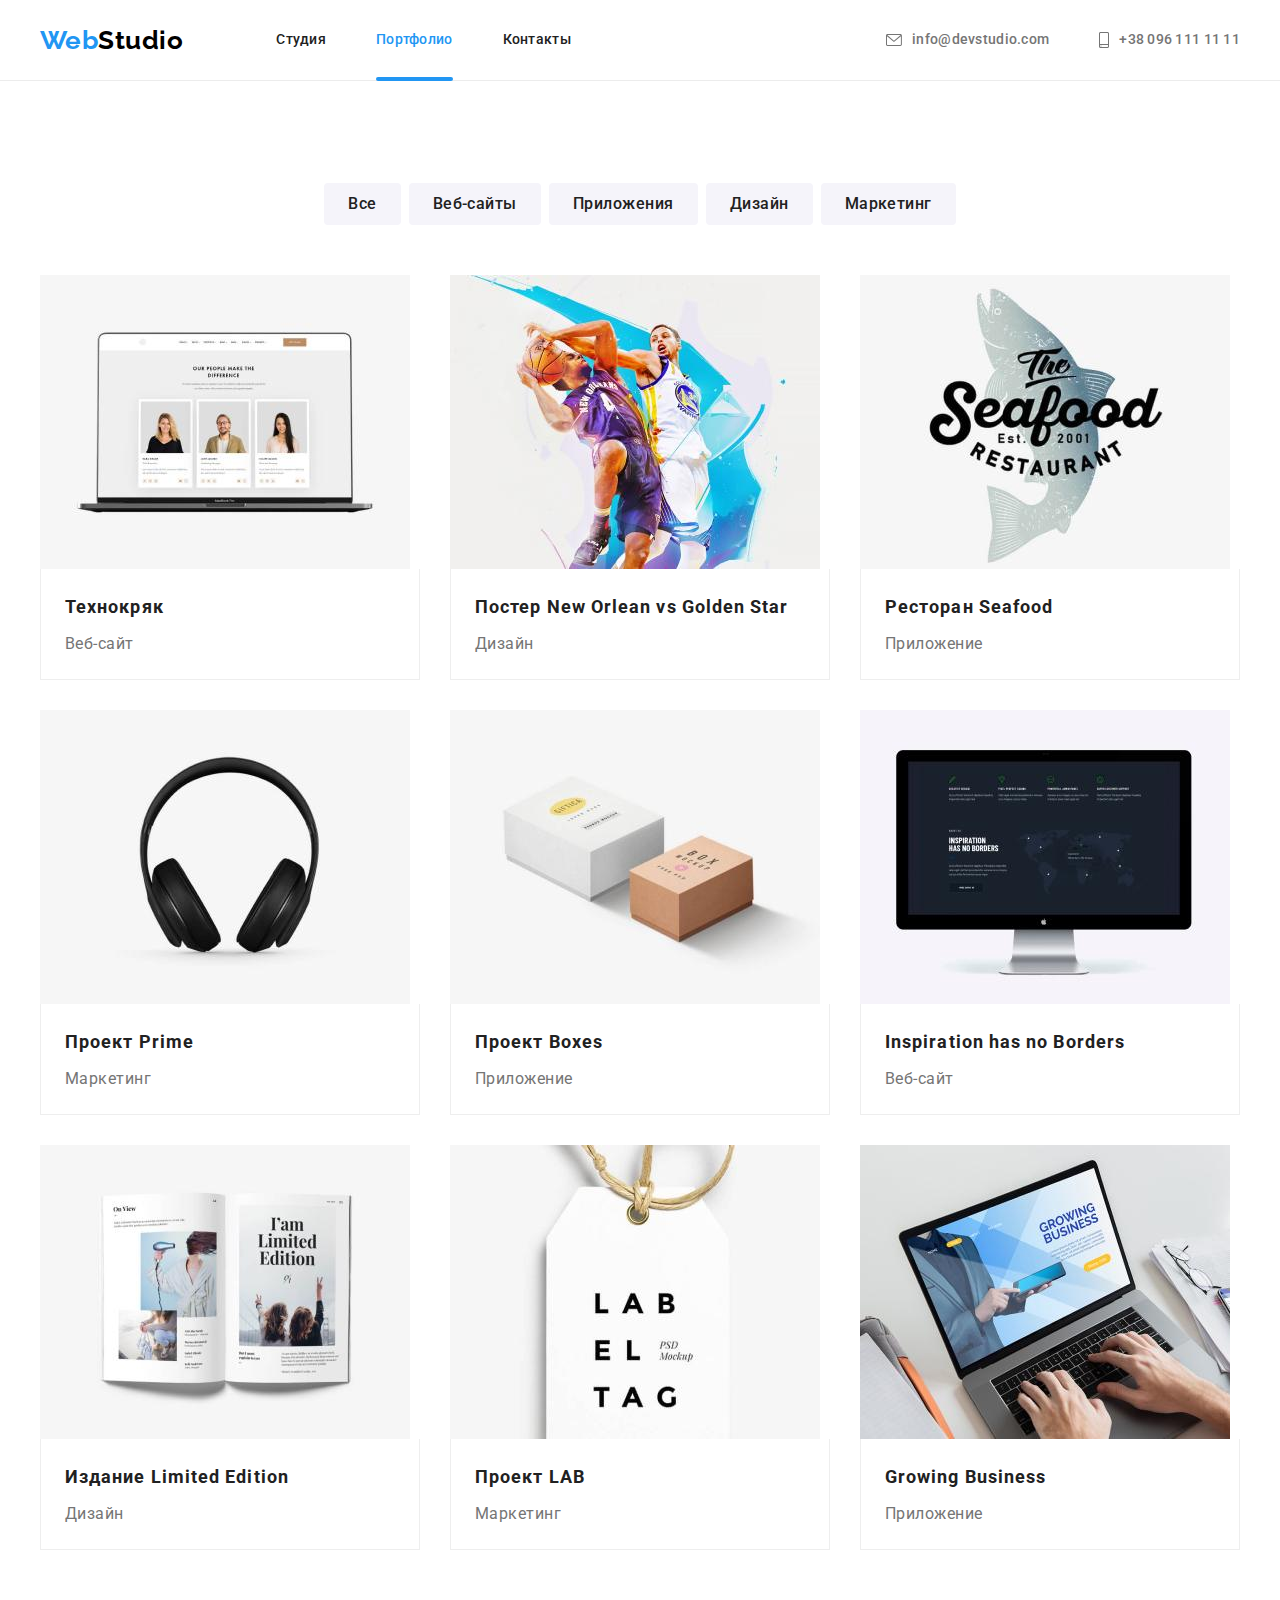
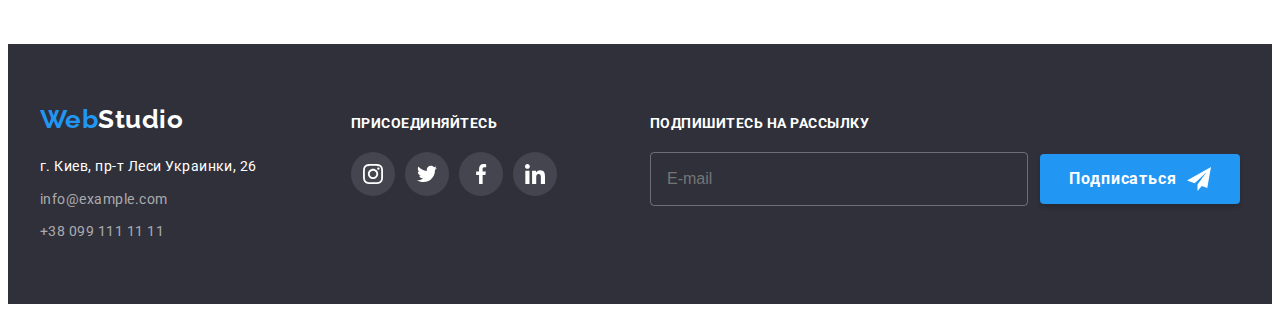
==== commit 17a70965: "Редактирует классы в портфолио" ====
--- a/portfolio.html
+++ b/portfolio.html
@@ -85,7 +85,7 @@
                             </div>
                         </div>
                         <div class="projects__content">
-                            <h2 class="projects__title">Технокряк</h2>
+                            <h2 class="projects__name">Технокряк</h2>
                             <p class="projects__desc">Веб-сайт</p>
                         </div>
                     </a>
@@ -102,7 +102,7 @@
                             </div>
                         </div>
                         <div class="projects__content">
-                            <h2 class="projects__title">Постер <span lang="en">New Orlean vs Golden Star</span></h2>
+                            <h2 class="projects__name">Постер <span lang="en">New Orlean vs Golden Star</span></h2>
                             <p class="projects__desc">Дизайн</p>
                         </div>
                     </a>
@@ -119,7 +119,7 @@
                             </div>
                         </div>
                         <div class="projects__content">
-                            <h2 class="projects__title">Ресторан <span lang="en">Seafood</span></h2>
+                            <h2 class="projects__name">Ресторан <span lang="en">Seafood</span></h2>
                             <p class="projects__desc">Приложение</p>
                         </div>
                     </a>
@@ -136,7 +136,7 @@
                             </div>
                         </div>
                         <div class="projects__content">
-                            <h2 class="projects__title">Проект <span lang="en">Prime</span></h2>
+                            <h2 class="projects__name">Проект <span lang="en">Prime</span></h2>
                             <p class="projects__desc">Маркетинг</p>
                         </div>
                     </a>
@@ -153,7 +153,7 @@
                             </div>
                         </div>
                         <div class="projects__content">
-                            <h2 class="projects__title">Проект <span lang="en">Boxes</span></h2>
+                            <h2 class="projects__name">Проект <span lang="en">Boxes</span></h2>
                             <p class="projects__desc">Приложение</p>
                         </div>
                     </a>
@@ -170,7 +170,7 @@
                             </div>
                         </div>
                         <div class="projects__content">
-                            <h2 lang="en" class="projects__title">Inspiration has no Borders</h2>
+                            <h2 lang="en" class="projects__name">Inspiration has no Borders</h2>
                             <p class="projects__desc">Веб-сайт</p>
                         </div>
                     </a>
@@ -187,7 +187,7 @@
                             </div>
                         </div>
                         <div class="projects__content">
-                            <h2 class="projects__title">Издание <span lang="en">Limited Edition</span></h2>
+                            <h2 class="projects__name">Издание <span lang="en">Limited Edition</span></h2>
                             <p class="projects__desc">Дизайн</p>
                         </div>
                     </a>
@@ -204,7 +204,7 @@
                             </div>
                         </div>
                         <div class="projects__content">
-                            <h2 class="projects__title">Проект <span lang="en">LAB</span></h2>
+                            <h2 class="projects__name">Проект <span lang="en">LAB</span></h2>
                             <p class="projects__desc">Маркетинг</p>
                         </div>
                     </a>
@@ -221,7 +221,7 @@
                             </div>
                         </div>
                         <div class="projects__content">
-                            <h2 lang="en" class="projects__title">Growing Business</h2>
+                            <h2 lang="en" class="projects__name">Growing Business</h2>
                             <p class="projects__desc">Приложение</p>
                         </div>
                     </a>
--- a/css/main.min.css
+++ b/css/main.min.css
@@ -1,2 +1,2 @@
-:root{--primary-text-color: #757575;--title-text-color: #212121;--accent-color: #2196f3;--primary-bg-color: #fff;--footer-bg-color: #2f303a;--footer-contacts-color: rgba(255, 255, 255, 0.6);--logo-studio-header-color: #000;--secondary-bg-color: #f5f4fa;--border-color: #ececec;--border-portfolio: #eeeeee;--hero-overlay-color: rgba(47, 48, 58, 0.4);--footer-social-bg-color: rgba(255, 255, 255, 0.1);--team-social-icon-color: #afb1b8;--project-overlay-color: rgba(33, 150, 243, 0.9);--work-overlay-color: rgba(47, 48, 58, 0.8);--backdrop-color: rgba(0, 0, 0, 0.2);--modal-btn-hover: #188ce8;--main-margin: 30px;--secondary-margin: 50px;--main-title-size: 16px;--main-text-size: 14px;--small-margin: 10px;--main-border-radius: 4px;--timing-function: cubic-bezier(0.4, 0, 0.2, 1)}p,h1,h2,h3,h4,h5,h6{margin:0}ul{margin:0;padding-left:0;list-style:none}input{outline:none}img{display:block;max-width:100%;height:auto}body{padding-top:80px;font-family:"Roboto", sans-serif;letter-spacing:0.03em;color:var(--primary-text-color);background-color:var(--primary-bg-color)}.visually-hidden{position:absolute;width:1px;height:1px;margin:-1px;padding:0;overflow:hidden;border:0;clip:rect(0 0 0 0)}.header__container,.hero__container,.features__container,.works__container,.team__container,.clients__container,.projects__container,.footer__container{width:1200px;padding:0 15px;margin:0 auto}.features__title,.works__title,.team__title,.clients__title,.projects__title{margin-bottom:var(--secondary-margin);text-align:center;color:var(--title-text-color);font-weight:700;font-size:36px;line-height:1.17}.modal__button,.hero__button,.subscription__button{width:200px;height:var(--secondary-margin);font-family:inherit;font-weight:700;font-size:var(--main-title-size);line-height:1.87;letter-spacing:0.06em;color:var(--primary-bg-color);background-color:var(--accent-color);border-color:transparent;box-shadow:0px 4px 4px rgba(0,0,0,0.15);border-radius:var(--main-border-radius);cursor:pointer;transition:color 250ms var(--timing-function),background-color 250ms var(--timing-function)}.site-nav__link,.contacts__link,.logo,.projects__link,.address__map,.address__link{text-decoration:none;transition:color 250ms var(--timing-function)}.site-nav__link:hover,.contacts__link:hover,.logo:hover,.projects__link:hover,.address__map:hover,.address__link:hover,.site-nav__link:focus,.contacts__link:focus,.logo:focus,.projects__link:focus,.address__map:focus,.address__link:focus{color:var(--accent-color)}.socials{display:flex;justify-content:center}.socials__item{width:44px;height:44px}.socials__item:not(:first-child){margin-left:var(--small-margin)}.team__socials .socials__link{background-color:var(--primary-bg-color)}.team__socials .socials__link:hover .socials__icon,.team__socials .socials__link:focus .socials__icon{fill:var(--primary-bg-color)}.team__socials .socials__icon{fill:var(--team-social-icon-color);transition:fill 250ms var(--timing-function)}.footer__socials .socials__link{background-color:var(--footer-social-bg-color)}.footer__socials .socials__icon{fill:var(--primary-bg-color)}.socials__link{display:flex;align-items:center;justify-content:center;width:100%;height:100%;border-radius:50%;transition:background-color 250ms var(--timing-function)}.socials__link:hover,.socials__link:focus{background-color:var(--accent-color)}.backdrop{position:fixed;z-index:1;top:0;left:0;width:100vw;height:100vh;background-color:var(--backdrop-color);opacity:1;transition:opacity 250ms var(--timing-function),visibility 250ms var(--timing-function)}.backdrop.is-hidden{opacity:0;visibility:hidden;pointer-events:none}.modal{position:absolute;top:50%;left:50%;transform:translate(-50%, -50%) scale(1);transition:transform 250ms var(--timing-function),opacity 250ms var(--timing-function);min-width:528px;min-height:581px;padding:40px 40px;background-color:var(--primary-bg-color);box-shadow:0px 1px 3px rgba(0,0,0,0.12),0px 1px 1px rgba(0,0,0,0.14),0px 2px 1px rgba(0,0,0,0.2);border-radius:4px}.backdrop.is-hidden .modal{transform:translate(-50%, -50%) scale(0.9);opacity:0}.close__button{position:absolute;display:flex;align-items:center;justify-content:center;top:8px;right:8px;border-radius:50%;width:30px;height:30px;background-color:transparent;border:1px solid rgba(0,0,0,0.1);cursor:pointer;transition:fill 250ms var(--timing-function)}.close__button:hover,.close__button:focus{fill:var(--accent-color)}.modal__title{font-size:20px;font-weight:bold;line-height:1.15;text-align:center;margin-bottom:12px;color:var(--title-text-color)}.modal__field{display:flex;flex-direction:column-reverse;position:relative}.modal__field:not(:nth-child(4)){margin-bottom:10px}.modal__field:nth-child(4){margin-bottom:20px}.modal__label{font-size:12px;letter-spacing:0.01em;line-height:1.17;margin-bottom:4px}.modal__input{width:100%;height:40px;padding:11px 12px 11px 42px;color:var(--title-text-color);font-size:var(--main-text-size);line-height:1.14;letter-spacing:0.01em;border:1px solid rgba(33,33,33,0.2);border-radius:4px;transition:border-color 250ms var(--timing-function)}.modal__input.comment{height:120px;padding:12px 16px;outline:none;resize:none}.modal__input.comment::placeholder{color:rgba(117,117,117,0.5)}.modal__icon{position:absolute;fill:var(--title-text-color);left:12px;top:50%;transition:fill 250ms var(--timing-function)}.modal__input:focus{border-color:var(--accent-color)}.modal__input:focus ~ .modal__icon{fill:var(--accent-color)}.modal__agreement{margin-bottom:30px}.modal__checkbox__label{display:flex;align-items:center;justify-content:center;font-size:var(--main-text-size);line-height:1.71}.modal__checkbox__icon{margin-right:8px;border:2px solid var(--title-text-color);border-radius:2px;transition:background-color 250ms var(--timing-function),border-color 250ms var(--timing-function)}.modal__checkbox:checked ~ .modal__checkbox__icon{background-color:var(--accent-color);border-color:var(--accent-color)}.agreement__link{color:var(--accent-color)}.modal__button{display:block;margin:0 auto}.modal__button:hover,.modal__button:focus{color:var(--primary-bg-color);background-color:var(--modal-btn-hover)}.header{position:fixed;z-index:1;width:100%;top:0;left:0;min-height:80px;border-bottom:1px solid var(--border-color);background-color:var(--primary-bg-color)}.header__container{display:flex;align-items:center}.header__container .logo{margin-right:93px}.site-nav{display:flex;align-items:center}.contacts{display:flex;align-items:center;margin-left:auto}.site-nav__item:not(:last-child),.contacts__item:not(:last-child){margin-right:var(--secondary-margin)}.site-nav__link,.contacts__link{display:block;padding-top:32px;padding-bottom:32px;font-weight:500;font-size:var(--main-text-size);line-height:1.14;letter-spacing:0.02em}.site-nav__link{color:var(--title-text-color);position:relative}.site-nav__link.current{color:var(--accent-color)}.site-nav__link.current::after{content:"";position:absolute;left:0;bottom:-1px;display:block;width:100%;height:4px;background-color:var(--accent-color);border-radius:2px}.contacts__link{display:flex;align-items:center;justify-content:center;width:100%;height:100%;color:var(--primary-text-color)}.contacts__icon{fill:var(--primary-text-color);margin-right:var(--small-margin);transition:fill 250ms var(--timing-function)}.contacts__link:hover .contacts__icon,.contacts__link:focus .contacts__icon{fill:var(--accent-color)}.logo{font-family:"Raleway", sans-serif;font-weight:700;font-size:26px;line-height:1.19;color:var(--accent-color)}.logo__studio--header{color:var(--logo-studio-header-color)}.logo__studio--footer{color:var(--primary-bg-color)}.hero{margin:0 auto;padding-top:200px;padding-bottom:200px;max-width:1600px;min-height:600px;background-image:linear-gradient(rgba(47,48,58,0.4), rgba(47,48,58,0.4)),url("../images/hero-image.jpg");background-repeat:no-repeat;background-position:center;background-size:cover;background-color:var(--footer-bg-color)}.hero__container{display:flex;flex-direction:column;align-items:center}.hero__title{margin:0 auto;font-weight:900;font-size:44px;line-height:1.36;text-align:center;letter-spacing:0.06em;text-transform:uppercase;max-width:696px;color:var(--primary-bg-color)}.hero__button{margin-top:var(--main-margin)}.hero__button:hover,.hero__button:focus{color:var(--accent-color);background-color:var(--primary-bg-color)}.features{padding-top:94px;padding-bottom:0px}.features__list{display:flex;margin-left:calc(-1 * var(--main-margin))}.features__item{flex-basis:calc(100% / 4 - var(--main-margin));margin-left:var(--main-margin)}.features__icon{display:flex;align-items:center;justify-content:center;height:120px;background-color:var(--secondary-bg-color);border-radius:var(--main-border-radius);margin-bottom:var(--main-margin)}.features__name{color:var(--title-text-color);font-weight:700;font-size:var(--main-text-size);line-height:1.14;text-transform:uppercase;margin-bottom:var(--small-margin)}.features__desc{font-size:var(--main-text-size);line-height:1.71}.works{padding-top:94px;padding-bottom:94px}.works__list{display:flex;margin-left:calc(-1 * var(--main-margin))}.works__item{position:relative;overflow:hidden;flex-basis:calc(100% / 3 - var(--main-margin));margin-left:var(--main-margin)}.works__label{display:flex;align-items:center;justify-content:center;position:absolute;bottom:0;width:100%;height:70px;background-color:var(--work-overlay-color)}.works__name{color:var(--primary-bg-color);font-weight:700;font-size:var(--main-text-size);line-height:1.14;text-transform:uppercase}.team{padding-top:94px;padding-bottom:94px;background-color:var(--secondary-bg-color)}.team__list{display:flex;margin-left:calc(-1 * 30px)}.team__item{flex-basis:calc(100% / 4 - 30px);margin-left:var(--main-margin);background-color:var(--primary-bg-color);box-shadow:0px 1px 3px rgba(0,0,0,0.12),0px 1px 1px rgba(0,0,0,0.14),0px 2px 1px rgba(0,0,0,0.2);border-radius:0px 0px 4px 4px}.team__content{padding-top:var(--main-margin);padding-bottom:var(--main-margin)}.team__desc,.team__name{text-align:center;margin-bottom:16px;font-size:var(--main-title-size);line-height:1.19}.team__name{margin-bottom:var(--small-margin);color:var(--title-text-color);font-weight:500}.clients{padding-top:94px;padding-bottom:94px}.clients__list{display:flex}.clients__item{width:170px;height:92px}.clients__item:not(:first-child){margin-left:var(--main-margin)}.clients__link{display:flex;align-items:center;justify-content:center;width:100%;height:100%;border:1px solid var(--team-social-icon-color);border-radius:var(--main-border-radius);transition:border-color 250ms var(--timing-function)}.clients__link:hover,.clients__link:focus{border-color:var(--accent-color)}.clients__icon{fill:var(--team-social-icon-color);transition:fill 250ms var(--timing-function)}.clients__link:hover .clients__icon,.clients__link:focus .clients__icon{fill:var(--accent-color)}.projects__filters{display:flex;align-items:center;justify-content:center;margin-bottom:var(--secondary-margin)}.filters__item:not(:first-child){margin-left:8px}.filters__button{padding:6px 22px;font-family:inherit;font-weight:500;font-size:var(--main-title-size);line-height:1.62;letter-spacing:0.03em;color:var(--title-text-color);background-color:var(--secondary-bg-color);border-color:transparent;border-radius:var(--main-border-radius);cursor:pointer;transition:color 250ms var(--timing-function),background-color 250ms var(--timing-function),box-shadow 250ms var(--timing-function)}.filters__button:hover,.filters__button:focus{color:var(--primary-bg-color);background-color:var(--accent-color);box-shadow:0px 3px 1px rgba(0,0,0,0.1),0px 1px 2px rgba(0,0,0,0.08),0px 2px 2px rgba(0,0,0,0.12)}.projects{padding-top:94px;padding-bottom:94px}.projects__list{display:flex;flex-wrap:wrap;margin-top:calc(-1 * var(--main-margin));margin-left:calc(-1 * var(--main-margin))}.projects__item{flex-basis:calc(100% / 3 - var(--main-margin));margin-top:var(--main-margin);margin-left:var(--main-margin)}.projects__link{display:block;transition:box-shadow 250ms var(--timing-function)}.projects__link:hover,.projects__link:focus{box-shadow:0px 1px 1px rgba(0,0,0,0.12),0px 4px 4px rgba(0,0,0,0.06),1px 4px 6px rgba(0,0,0,0.16)}.projects__thumb{position:relative;overflow:hidden}.projects__overlay{position:absolute;top:0;bottom:0;width:100%;height:100%;background-color:var(--project-overlay-color);transform:translateY(100%);transition:transform 250ms var(--timing-function)}.projects__link:hover .projects__overlay,.projects__link:focus .projects__overlay{transform:translateY(0)}.projects__text{padding:63px 24px;font-size:18px;line-height:1.56;color:var(--primary-bg-color)}.projects__content{padding:20px 24px;border-right:1px solid var(--border-portfolio);border-left:1px solid var(--border-portfolio);border-bottom:1px solid var(--border-portfolio)}.projects__title{margin-bottom:4px;font-weight:700;font-size:18px;line-height:2;letter-spacing:0.06em;color:var(--title-text-color)}.projects__desc{font-size:var(--main-title-size);line-height:1.87;color:var(--primary-text-color)}footer{padding-top:60px;padding-bottom:60px;background-color:var(--footer-bg-color)}.footer__container{display:flex;align-items:baseline}.footer__block:nth-child(1){flex-grow:1}.footer__block:nth-child(2){margin-right:93px;margin-left:70px}.address{margin-top:20px}.address__list{font-style:normal;font-size:var(--main-text-size);line-height:1.71}.address__item:not(:last-child){margin-bottom:9px}.address__map{color:var(--primary-bg-color)}.address__link{color:var(--footer-contacts-color)}.footer__subtitle{color:var(--primary-bg-color);font-weight:700;font-size:var(--main-text-size);line-height:1.14;text-transform:uppercase;margin-bottom:20px}.subscriprion__form{display:flex;align-items:center;margin-top:20px}.subscriprion__email{margin-right:12px}.subscriprion__input{height:50px;width:358px;font-size:var(--main-title-size);line-height:1.25;color:var(--footer-contacts-color);padding-left:16px;background-color:transparent;border:1px solid rgba(255,255,255,0.3);border-radius:4px}.subscription__data{right:28px;display:flex;align-items:center;justify-content:center}.subscription__icon{margin-left:10px;fill:var(--primary-bg-color);transition:fill 250ms var(--timing-function)}.subscription__button:hover .subscription__icon,.subscription__button:focus .subscription__icon{fill:var(--accent-color)}.subscription__button:hover,.subscription__button:focus{color:var(--accent-color);background-color:var(--primary-bg-color)}
+:root{--primary-text-color: #757575;--title-text-color: #212121;--accent-color: #2196f3;--primary-bg-color: #fff;--footer-bg-color: #2f303a;--footer-contacts-color: rgba(255, 255, 255, 0.6);--logo-studio-header-color: #000;--secondary-bg-color: #f5f4fa;--border-color: #ececec;--border-portfolio: #eeeeee;--hero-overlay-color: rgba(47, 48, 58, 0.4);--footer-social-bg-color: rgba(255, 255, 255, 0.1);--team-social-icon-color: #afb1b8;--project-overlay-color: rgba(33, 150, 243, 0.9);--work-overlay-color: rgba(47, 48, 58, 0.8);--backdrop-color: rgba(0, 0, 0, 0.2);--modal-btn-hover: #188ce8;--main-margin: 30px;--secondary-margin: 50px;--main-title-size: 16px;--main-text-size: 14px;--small-margin: 10px;--main-border-radius: 4px;--timing-function: cubic-bezier(0.4, 0, 0.2, 1)}p,h1,h2,h3,h4,h5,h6{margin:0}ul{margin:0;padding-left:0;list-style:none}input{outline:none}img{display:block;max-width:100%;height:auto}body{padding-top:80px;font-family:"Roboto", sans-serif;letter-spacing:0.03em;color:var(--primary-text-color);background-color:var(--primary-bg-color)}.visually-hidden{position:absolute;width:1px;height:1px;margin:-1px;padding:0;overflow:hidden;border:0;clip:rect(0 0 0 0)}.header__container,.hero__container,.features__container,.works__container,.team__container,.clients__container,.projects__container,.footer__container{width:1200px;padding:0 15px;margin:0 auto}.features__title,.works__title,.team__title,.clients__title,.projects__title{margin-bottom:var(--secondary-margin);text-align:center;color:var(--title-text-color);font-weight:700;font-size:36px;line-height:1.17}.modal__button,.hero__button,.subscription__button{width:200px;height:var(--secondary-margin);font-family:inherit;font-weight:700;font-size:var(--main-title-size);line-height:1.87;letter-spacing:0.06em;color:var(--primary-bg-color);background-color:var(--accent-color);border-color:transparent;box-shadow:0px 4px 4px rgba(0,0,0,0.15);border-radius:var(--main-border-radius);cursor:pointer;transition:color 250ms var(--timing-function),background-color 250ms var(--timing-function)}.site-nav__link,.contacts__link,.logo,.projects__link,.address__map,.address__link{text-decoration:none;transition:color 250ms var(--timing-function)}.site-nav__link:hover,.contacts__link:hover,.logo:hover,.projects__link:hover,.address__map:hover,.address__link:hover,.site-nav__link:focus,.contacts__link:focus,.logo:focus,.projects__link:focus,.address__map:focus,.address__link:focus{color:var(--accent-color)}.socials{display:flex;justify-content:center}.socials__item{width:44px;height:44px}.socials__item:not(:first-child){margin-left:var(--small-margin)}.team__socials .socials__link{background-color:var(--primary-bg-color)}.team__socials .socials__link:hover .socials__icon,.team__socials .socials__link:focus .socials__icon{fill:var(--primary-bg-color)}.team__socials .socials__icon{fill:var(--team-social-icon-color);transition:fill 250ms var(--timing-function)}.footer__socials .socials__link{background-color:var(--footer-social-bg-color)}.footer__socials .socials__icon{fill:var(--primary-bg-color)}.socials__link{display:flex;align-items:center;justify-content:center;width:100%;height:100%;border-radius:50%;transition:background-color 250ms var(--timing-function)}.socials__link:hover,.socials__link:focus{background-color:var(--accent-color)}.backdrop{position:fixed;z-index:1;top:0;left:0;width:100vw;height:100vh;background-color:var(--backdrop-color);opacity:1;transition:opacity 250ms var(--timing-function),visibility 250ms var(--timing-function)}.backdrop.is-hidden{opacity:0;visibility:hidden;pointer-events:none}.modal{position:absolute;top:50%;left:50%;transform:translate(-50%, -50%) scale(1);transition:transform 250ms var(--timing-function),opacity 250ms var(--timing-function);min-width:528px;min-height:581px;padding:40px 40px;background-color:var(--primary-bg-color);box-shadow:0px 1px 3px rgba(0,0,0,0.12),0px 1px 1px rgba(0,0,0,0.14),0px 2px 1px rgba(0,0,0,0.2);border-radius:4px}.backdrop.is-hidden .modal{transform:translate(-50%, -50%) scale(0.9);opacity:0}.close__button{position:absolute;display:flex;align-items:center;justify-content:center;top:8px;right:8px;border-radius:50%;width:30px;height:30px;background-color:transparent;border:1px solid rgba(0,0,0,0.1);cursor:pointer;transition:fill 250ms var(--timing-function)}.close__button:hover,.close__button:focus{fill:var(--accent-color)}.modal__title{font-size:20px;font-weight:bold;line-height:1.15;text-align:center;margin-bottom:12px;color:var(--title-text-color)}.modal__field{display:flex;flex-direction:column-reverse;position:relative}.modal__field:not(:nth-child(4)){margin-bottom:10px}.modal__field:nth-child(4){margin-bottom:20px}.modal__label{font-size:12px;letter-spacing:0.01em;line-height:1.17;margin-bottom:4px}.modal__input{width:100%;height:40px;padding:11px 12px 11px 42px;color:var(--title-text-color);font-size:var(--main-text-size);line-height:1.14;letter-spacing:0.01em;border:1px solid rgba(33,33,33,0.2);border-radius:4px;transition:border-color 250ms var(--timing-function)}.modal__input.comment{height:120px;padding:12px 16px;outline:none;resize:none}.modal__input.comment::placeholder{color:rgba(117,117,117,0.5)}.modal__icon{position:absolute;fill:var(--title-text-color);left:12px;top:50%;transition:fill 250ms var(--timing-function)}.modal__input:focus{border-color:var(--accent-color)}.modal__input:focus ~ .modal__icon{fill:var(--accent-color)}.modal__agreement{margin-bottom:30px}.modal__checkbox__label{display:flex;align-items:center;justify-content:center;font-size:var(--main-text-size);line-height:1.71}.modal__checkbox__icon{margin-right:8px;border:2px solid var(--title-text-color);border-radius:2px;transition:background-color 250ms var(--timing-function),border-color 250ms var(--timing-function)}.modal__checkbox:checked ~ .modal__checkbox__icon{background-color:var(--accent-color);border-color:var(--accent-color)}.agreement__link{color:var(--accent-color)}.modal__button{display:block;margin:0 auto}.modal__button:hover,.modal__button:focus{color:var(--primary-bg-color);background-color:var(--modal-btn-hover)}.header{position:fixed;z-index:1;width:100%;top:0;left:0;min-height:80px;border-bottom:1px solid var(--border-color);background-color:var(--primary-bg-color)}.header__container{display:flex;align-items:center}.header__container .logo{margin-right:93px}.site-nav{display:flex;align-items:center}.contacts{display:flex;align-items:center;margin-left:auto}.site-nav__item:not(:last-child),.contacts__item:not(:last-child){margin-right:var(--secondary-margin)}.site-nav__link,.contacts__link{display:block;padding-top:32px;padding-bottom:32px;font-weight:500;font-size:var(--main-text-size);line-height:1.14;letter-spacing:0.02em}.site-nav__link{color:var(--title-text-color);position:relative}.site-nav__link.current{color:var(--accent-color)}.site-nav__link.current::after{content:"";position:absolute;left:0;bottom:-1px;display:block;width:100%;height:4px;background-color:var(--accent-color);border-radius:2px}.contacts__link{display:flex;align-items:center;justify-content:center;width:100%;height:100%;color:var(--primary-text-color)}.contacts__icon{fill:var(--primary-text-color);margin-right:var(--small-margin);transition:fill 250ms var(--timing-function)}.contacts__link:hover .contacts__icon,.contacts__link:focus .contacts__icon{fill:var(--accent-color)}.logo{font-family:"Raleway", sans-serif;font-weight:700;font-size:26px;line-height:1.19;color:var(--accent-color)}.logo__studio--header{color:var(--logo-studio-header-color)}.logo__studio--footer{color:var(--primary-bg-color)}.hero{margin:0 auto;padding-top:200px;padding-bottom:200px;max-width:1600px;min-height:600px;background-image:linear-gradient(rgba(47,48,58,0.4), rgba(47,48,58,0.4)),url("../images/hero-image.jpg");background-repeat:no-repeat;background-position:center;background-size:cover;background-color:var(--footer-bg-color)}.hero__container{display:flex;flex-direction:column;align-items:center}.hero__title{margin:0 auto;font-weight:900;font-size:44px;line-height:1.36;text-align:center;letter-spacing:0.06em;text-transform:uppercase;max-width:696px;color:var(--primary-bg-color)}.hero__button{margin-top:var(--main-margin)}.hero__button:hover,.hero__button:focus{color:var(--accent-color);background-color:var(--primary-bg-color)}.features{padding-top:94px;padding-bottom:0px}.features__list{display:flex;margin-left:calc(-1 * var(--main-margin))}.features__item{flex-basis:calc(100% / 4 - var(--main-margin));margin-left:var(--main-margin)}.features__icon{display:flex;align-items:center;justify-content:center;height:120px;background-color:var(--secondary-bg-color);border-radius:var(--main-border-radius);margin-bottom:var(--main-margin)}.features__name{color:var(--title-text-color);font-weight:700;font-size:var(--main-text-size);line-height:1.14;text-transform:uppercase;margin-bottom:var(--small-margin)}.features__desc{font-size:var(--main-text-size);line-height:1.71}.works{padding-top:94px;padding-bottom:94px}.works__list{display:flex;margin-left:calc(-1 * var(--main-margin))}.works__item{position:relative;overflow:hidden;flex-basis:calc(100% / 3 - var(--main-margin));margin-left:var(--main-margin)}.works__label{display:flex;align-items:center;justify-content:center;position:absolute;bottom:0;width:100%;height:70px;background-color:var(--work-overlay-color)}.works__name{color:var(--primary-bg-color);font-weight:700;font-size:var(--main-text-size);line-height:1.14;text-transform:uppercase}.team{padding-top:94px;padding-bottom:94px;background-color:var(--secondary-bg-color)}.team__list{display:flex;margin-left:calc(-1 * 30px)}.team__item{flex-basis:calc(100% / 4 - 30px);margin-left:var(--main-margin);background-color:var(--primary-bg-color);box-shadow:0px 1px 3px rgba(0,0,0,0.12),0px 1px 1px rgba(0,0,0,0.14),0px 2px 1px rgba(0,0,0,0.2);border-radius:0px 0px 4px 4px}.team__content{padding-top:var(--main-margin);padding-bottom:var(--main-margin)}.team__desc,.team__name{text-align:center;margin-bottom:16px;font-size:var(--main-title-size);line-height:1.19}.team__name{margin-bottom:var(--small-margin);color:var(--title-text-color);font-weight:500}.clients{padding-top:94px;padding-bottom:94px}.clients__list{display:flex}.clients__item{width:170px;height:92px}.clients__item:not(:first-child){margin-left:var(--main-margin)}.clients__link{display:flex;align-items:center;justify-content:center;width:100%;height:100%;border:1px solid var(--team-social-icon-color);border-radius:var(--main-border-radius);transition:border-color 250ms var(--timing-function)}.clients__link:hover,.clients__link:focus{border-color:var(--accent-color)}.clients__icon{fill:var(--team-social-icon-color);transition:fill 250ms var(--timing-function)}.clients__link:hover .clients__icon,.clients__link:focus .clients__icon{fill:var(--accent-color)}.projects__filters{display:flex;align-items:center;justify-content:center;margin-bottom:var(--secondary-margin)}.filters__item:not(:first-child){margin-left:8px}.filters__button{padding:6px 22px;font-family:inherit;font-weight:500;font-size:var(--main-title-size);line-height:1.62;letter-spacing:0.03em;color:var(--title-text-color);background-color:var(--secondary-bg-color);border-color:transparent;border-radius:var(--main-border-radius);cursor:pointer;transition:color 250ms var(--timing-function),background-color 250ms var(--timing-function),box-shadow 250ms var(--timing-function)}.filters__button:hover,.filters__button:focus{color:var(--primary-bg-color);background-color:var(--accent-color);box-shadow:0px 3px 1px rgba(0,0,0,0.1),0px 1px 2px rgba(0,0,0,0.08),0px 2px 2px rgba(0,0,0,0.12)}.projects{padding-top:94px;padding-bottom:94px}.projects__list{display:flex;flex-wrap:wrap;margin-top:calc(-1 * 30px);margin-left:calc(-1 * 30px)}.projects__item{flex-basis:calc(100% / 3 - 30px);margin-top:var(--main-margin);margin-left:var(--main-margin)}.projects__link{display:block;transition:box-shadow 250ms var(--timing-function)}.projects__link:hover,.projects__link:focus{box-shadow:0px 1px 1px rgba(0,0,0,0.12),0px 4px 4px rgba(0,0,0,0.06),1px 4px 6px rgba(0,0,0,0.16)}.projects__thumb{position:relative;overflow:hidden}.projects__overlay{position:absolute;top:0;bottom:0;width:100%;height:100%;background-color:var(--project-overlay-color);transform:translateY(100%);transition:transform 250ms var(--timing-function)}.projects__link:hover .projects__overlay,.projects__link:focus .projects__overlay{transform:translateY(0)}.projects__text{padding:63px 24px;font-size:18px;line-height:1.56;color:var(--primary-bg-color)}.projects__content{padding:20px 24px;border-right:1px solid var(--border-portfolio);border-left:1px solid var(--border-portfolio);border-bottom:1px solid var(--border-portfolio)}.projects__name{margin-bottom:4px;font-weight:700;font-size:18px;line-height:2;letter-spacing:0.06em;color:var(--title-text-color)}.projects__desc{font-size:var(--main-title-size);line-height:1.87;color:var(--primary-text-color)}footer{padding-top:60px;padding-bottom:60px;background-color:var(--footer-bg-color)}.footer__container{display:flex;align-items:baseline}.footer__block:nth-child(1){flex-grow:1}.footer__block:nth-child(2){margin-right:93px;margin-left:70px}.address{margin-top:20px}.address__list{font-style:normal;font-size:var(--main-text-size);line-height:1.71}.address__item:not(:last-child){margin-bottom:9px}.address__map{color:var(--primary-bg-color)}.address__link{color:var(--footer-contacts-color)}.footer__subtitle{color:var(--primary-bg-color);font-weight:700;font-size:var(--main-text-size);line-height:1.14;text-transform:uppercase;margin-bottom:20px}.subscriprion__form{display:flex;align-items:center;margin-top:20px}.subscriprion__email{margin-right:12px}.subscriprion__input{height:50px;width:358px;font-size:var(--main-title-size);line-height:1.25;color:var(--footer-contacts-color);padding-left:16px;background-color:transparent;border:1px solid rgba(255,255,255,0.3);border-radius:4px}.subscription__data{right:28px;display:flex;align-items:center;justify-content:center}.subscription__icon{margin-left:10px;fill:var(--primary-bg-color);transition:fill 250ms var(--timing-function)}.subscription__button:hover .subscription__icon,.subscription__button:focus .subscription__icon{fill:var(--accent-color)}.subscription__button:hover,.subscription__button:focus{color:var(--accent-color);background-color:var(--primary-bg-color)}
 /*# sourceMappingURL=main.min.css.map */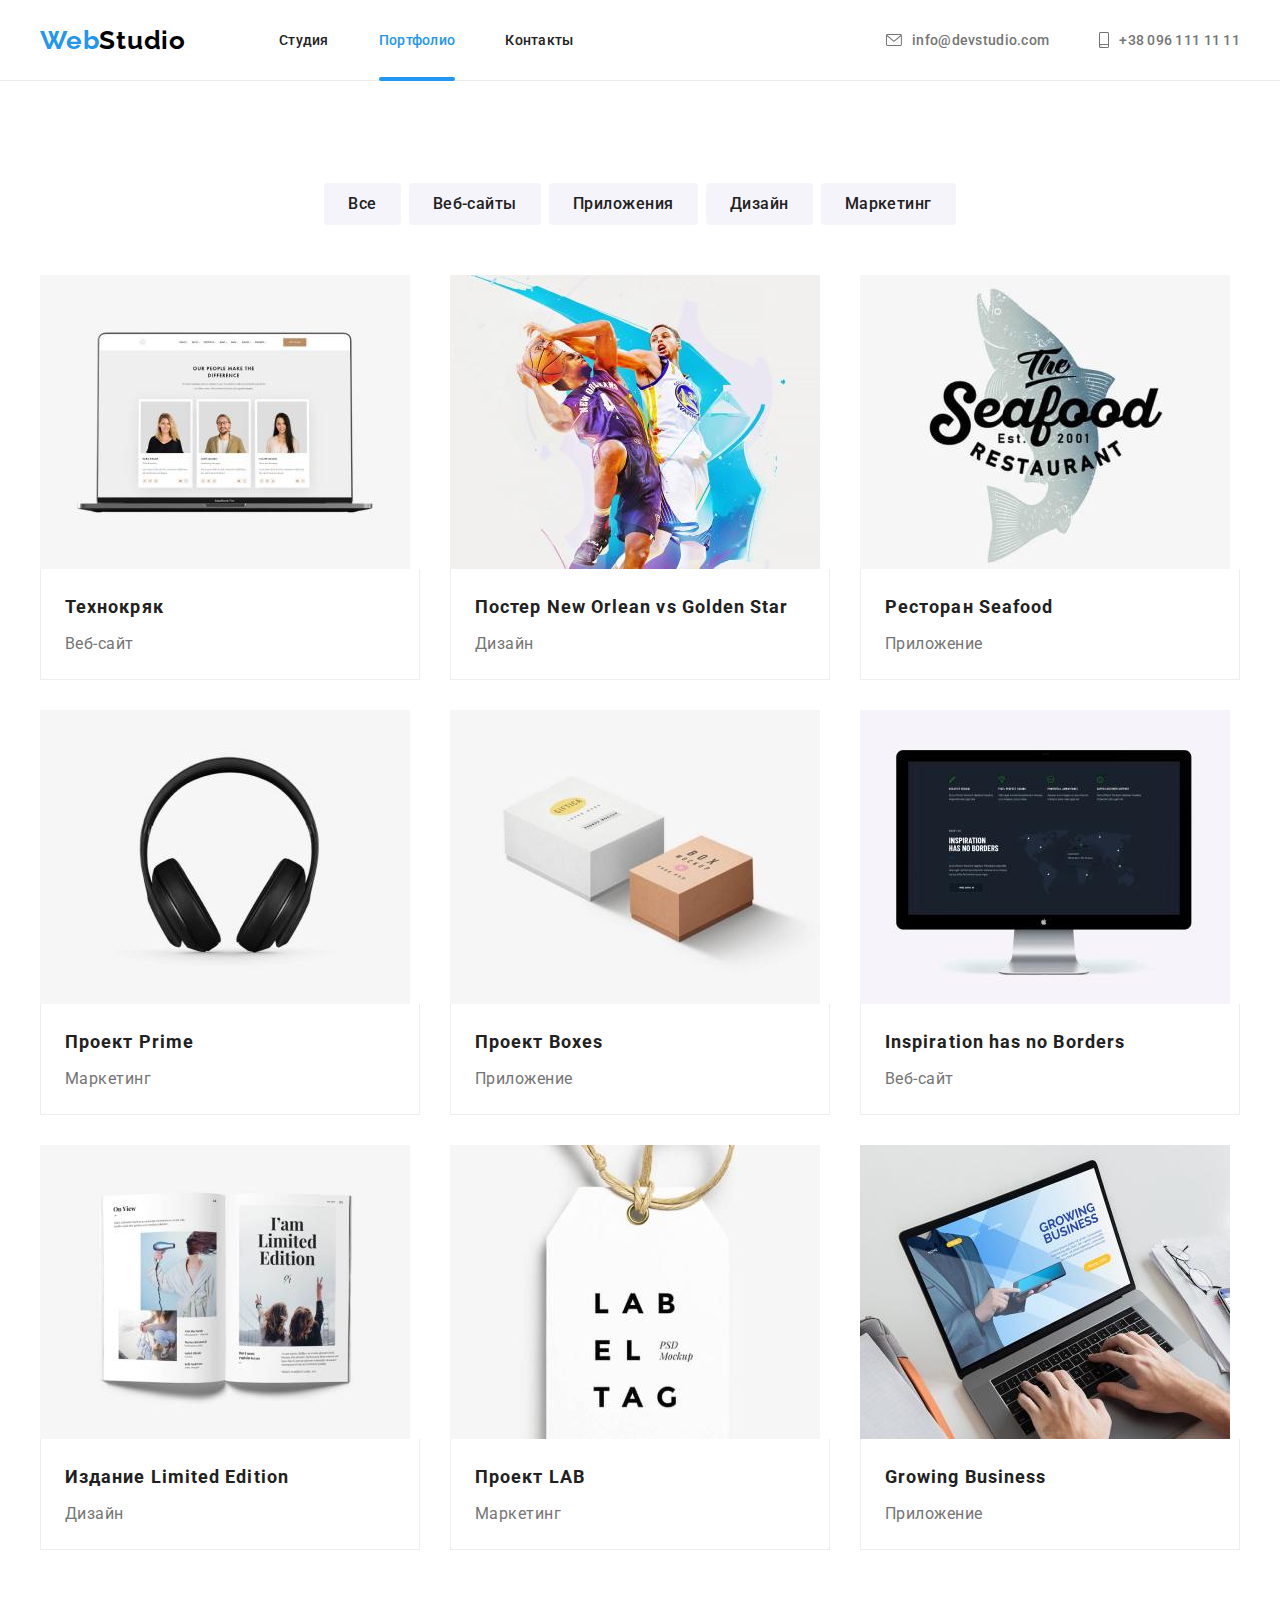
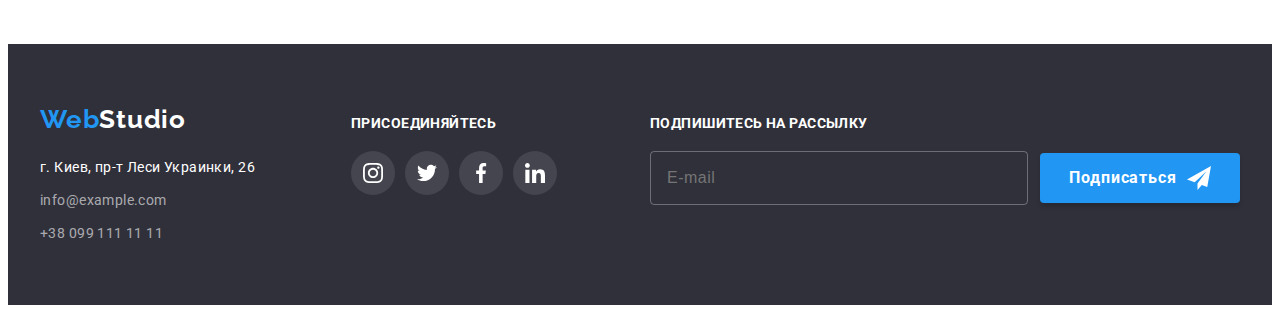
==== commit 60ddbf74: "Добавляет миксин font и редактирует утилиты" ====
--- a/portfolio.html
+++ b/portfolio.html
@@ -21,8 +21,8 @@
             <a href="./index.html" lang="en" class="logo">Web<span class="logo__studio--header">Studio</span></a>
             <nav>
                 <ul class="site-nav">
-                    <li class="site-nav__item"><a href="" class="site-nav__link">Студия</a></li>
-                    <li class="site-nav__item"><a href="./portfolio.html" class="site-nav__link current">Портфолио</a></li>
+                    <li class="site-nav__item"><a href="./index.html" class="site-nav__link">Студия</a></li>
+                    <li class="site-nav__item"><a href="" class="site-nav__link current">Портфолио</a></li>
                     <li class="site-nav__item"><a href="" class="site-nav__link">Контакты</a></li>
                 </ul>
             </nav>
--- a/css/main.min.css
+++ b/css/main.min.css
@@ -1,2 +1,2 @@
-:root{--primary-text-color: #757575;--title-text-color: #212121;--accent-color: #2196f3;--primary-bg-color: #fff;--footer-bg-color: #2f303a;--footer-contacts-color: rgba(255, 255, 255, 0.6);--logo-studio-header-color: #000;--secondary-bg-color: #f5f4fa;--border-color: #ececec;--border-portfolio: #eeeeee;--hero-overlay-color: rgba(47, 48, 58, 0.4);--footer-social-bg-color: rgba(255, 255, 255, 0.1);--team-social-icon-color: #afb1b8;--project-overlay-color: rgba(33, 150, 243, 0.9);--work-overlay-color: rgba(47, 48, 58, 0.8);--backdrop-color: rgba(0, 0, 0, 0.2);--modal-btn-hover: #188ce8;--main-margin: 30px;--secondary-margin: 50px;--main-title-size: 16px;--main-text-size: 14px;--small-margin: 10px;--main-border-radius: 4px;--timing-function: cubic-bezier(0.4, 0, 0.2, 1)}p,h1,h2,h3,h4,h5,h6{margin:0}ul{margin:0;padding-left:0;list-style:none}input{outline:none}img{display:block;max-width:100%;height:auto}body{padding-top:80px;font-family:"Roboto", sans-serif;letter-spacing:0.03em;color:var(--primary-text-color);background-color:var(--primary-bg-color)}.visually-hidden{position:absolute;width:1px;height:1px;margin:-1px;padding:0;overflow:hidden;border:0;clip:rect(0 0 0 0)}.header__container,.hero__container,.features__container,.works__container,.team__container,.clients__container,.projects__container,.footer__container{width:1200px;padding:0 15px;margin:0 auto}.features__title,.works__title,.team__title,.clients__title,.projects__title{margin-bottom:var(--secondary-margin);text-align:center;color:var(--title-text-color);font-weight:700;font-size:36px;line-height:1.17}.modal__button,.hero__button,.subscription__button{width:200px;height:var(--secondary-margin);font-family:inherit;font-weight:700;font-size:var(--main-title-size);line-height:1.87;letter-spacing:0.06em;color:var(--primary-bg-color);background-color:var(--accent-color);border-color:transparent;box-shadow:0px 4px 4px rgba(0,0,0,0.15);border-radius:var(--main-border-radius);cursor:pointer;transition:color 250ms var(--timing-function),background-color 250ms var(--timing-function)}.site-nav__link,.contacts__link,.logo,.projects__link,.address__map,.address__link{text-decoration:none;transition:color 250ms var(--timing-function)}.site-nav__link:hover,.contacts__link:hover,.logo:hover,.projects__link:hover,.address__map:hover,.address__link:hover,.site-nav__link:focus,.contacts__link:focus,.logo:focus,.projects__link:focus,.address__map:focus,.address__link:focus{color:var(--accent-color)}.socials{display:flex;justify-content:center}.socials__item{width:44px;height:44px}.socials__item:not(:first-child){margin-left:var(--small-margin)}.team__socials .socials__link{background-color:var(--primary-bg-color)}.team__socials .socials__link:hover .socials__icon,.team__socials .socials__link:focus .socials__icon{fill:var(--primary-bg-color)}.team__socials .socials__icon{fill:var(--team-social-icon-color);transition:fill 250ms var(--timing-function)}.footer__socials .socials__link{background-color:var(--footer-social-bg-color)}.footer__socials .socials__icon{fill:var(--primary-bg-color)}.socials__link{display:flex;align-items:center;justify-content:center;width:100%;height:100%;border-radius:50%;transition:background-color 250ms var(--timing-function)}.socials__link:hover,.socials__link:focus{background-color:var(--accent-color)}.backdrop{position:fixed;z-index:1;top:0;left:0;width:100vw;height:100vh;background-color:var(--backdrop-color);opacity:1;transition:opacity 250ms var(--timing-function),visibility 250ms var(--timing-function)}.backdrop.is-hidden{opacity:0;visibility:hidden;pointer-events:none}.modal{position:absolute;top:50%;left:50%;transform:translate(-50%, -50%) scale(1);transition:transform 250ms var(--timing-function),opacity 250ms var(--timing-function);min-width:528px;min-height:581px;padding:40px 40px;background-color:var(--primary-bg-color);box-shadow:0px 1px 3px rgba(0,0,0,0.12),0px 1px 1px rgba(0,0,0,0.14),0px 2px 1px rgba(0,0,0,0.2);border-radius:4px}.backdrop.is-hidden .modal{transform:translate(-50%, -50%) scale(0.9);opacity:0}.close__button{position:absolute;display:flex;align-items:center;justify-content:center;top:8px;right:8px;border-radius:50%;width:30px;height:30px;background-color:transparent;border:1px solid rgba(0,0,0,0.1);cursor:pointer;transition:fill 250ms var(--timing-function)}.close__button:hover,.close__button:focus{fill:var(--accent-color)}.modal__title{font-size:20px;font-weight:bold;line-height:1.15;text-align:center;margin-bottom:12px;color:var(--title-text-color)}.modal__field{display:flex;flex-direction:column-reverse;position:relative}.modal__field:not(:nth-child(4)){margin-bottom:10px}.modal__field:nth-child(4){margin-bottom:20px}.modal__label{font-size:12px;letter-spacing:0.01em;line-height:1.17;margin-bottom:4px}.modal__input{width:100%;height:40px;padding:11px 12px 11px 42px;color:var(--title-text-color);font-size:var(--main-text-size);line-height:1.14;letter-spacing:0.01em;border:1px solid rgba(33,33,33,0.2);border-radius:4px;transition:border-color 250ms var(--timing-function)}.modal__input.comment{height:120px;padding:12px 16px;outline:none;resize:none}.modal__input.comment::placeholder{color:rgba(117,117,117,0.5)}.modal__icon{position:absolute;fill:var(--title-text-color);left:12px;top:50%;transition:fill 250ms var(--timing-function)}.modal__input:focus{border-color:var(--accent-color)}.modal__input:focus ~ .modal__icon{fill:var(--accent-color)}.modal__agreement{margin-bottom:30px}.modal__checkbox__label{display:flex;align-items:center;justify-content:center;font-size:var(--main-text-size);line-height:1.71}.modal__checkbox__icon{margin-right:8px;border:2px solid var(--title-text-color);border-radius:2px;transition:background-color 250ms var(--timing-function),border-color 250ms var(--timing-function)}.modal__checkbox:checked ~ .modal__checkbox__icon{background-color:var(--accent-color);border-color:var(--accent-color)}.agreement__link{color:var(--accent-color)}.modal__button{display:block;margin:0 auto}.modal__button:hover,.modal__button:focus{color:var(--primary-bg-color);background-color:var(--modal-btn-hover)}.header{position:fixed;z-index:1;width:100%;top:0;left:0;min-height:80px;border-bottom:1px solid var(--border-color);background-color:var(--primary-bg-color)}.header__container{display:flex;align-items:center}.header__container .logo{margin-right:93px}.site-nav{display:flex;align-items:center}.contacts{display:flex;align-items:center;margin-left:auto}.site-nav__item:not(:last-child),.contacts__item:not(:last-child){margin-right:var(--secondary-margin)}.site-nav__link,.contacts__link{display:block;padding-top:32px;padding-bottom:32px;font-weight:500;font-size:var(--main-text-size);line-height:1.14;letter-spacing:0.02em}.site-nav__link{color:var(--title-text-color);position:relative}.site-nav__link.current{color:var(--accent-color)}.site-nav__link.current::after{content:"";position:absolute;left:0;bottom:-1px;display:block;width:100%;height:4px;background-color:var(--accent-color);border-radius:2px}.contacts__link{display:flex;align-items:center;justify-content:center;width:100%;height:100%;color:var(--primary-text-color)}.contacts__icon{fill:var(--primary-text-color);margin-right:var(--small-margin);transition:fill 250ms var(--timing-function)}.contacts__link:hover .contacts__icon,.contacts__link:focus .contacts__icon{fill:var(--accent-color)}.logo{font-family:"Raleway", sans-serif;font-weight:700;font-size:26px;line-height:1.19;color:var(--accent-color)}.logo__studio--header{color:var(--logo-studio-header-color)}.logo__studio--footer{color:var(--primary-bg-color)}.hero{margin:0 auto;padding-top:200px;padding-bottom:200px;max-width:1600px;min-height:600px;background-image:linear-gradient(rgba(47,48,58,0.4), rgba(47,48,58,0.4)),url("../images/hero-image.jpg");background-repeat:no-repeat;background-position:center;background-size:cover;background-color:var(--footer-bg-color)}.hero__container{display:flex;flex-direction:column;align-items:center}.hero__title{margin:0 auto;font-weight:900;font-size:44px;line-height:1.36;text-align:center;letter-spacing:0.06em;text-transform:uppercase;max-width:696px;color:var(--primary-bg-color)}.hero__button{margin-top:var(--main-margin)}.hero__button:hover,.hero__button:focus{color:var(--accent-color);background-color:var(--primary-bg-color)}.features{padding-top:94px;padding-bottom:0px}.features__list{display:flex;margin-left:calc(-1 * var(--main-margin))}.features__item{flex-basis:calc(100% / 4 - var(--main-margin));margin-left:var(--main-margin)}.features__icon{display:flex;align-items:center;justify-content:center;height:120px;background-color:var(--secondary-bg-color);border-radius:var(--main-border-radius);margin-bottom:var(--main-margin)}.features__name{color:var(--title-text-color);font-weight:700;font-size:var(--main-text-size);line-height:1.14;text-transform:uppercase;margin-bottom:var(--small-margin)}.features__desc{font-size:var(--main-text-size);line-height:1.71}.works{padding-top:94px;padding-bottom:94px}.works__list{display:flex;margin-left:calc(-1 * var(--main-margin))}.works__item{position:relative;overflow:hidden;flex-basis:calc(100% / 3 - var(--main-margin));margin-left:var(--main-margin)}.works__label{display:flex;align-items:center;justify-content:center;position:absolute;bottom:0;width:100%;height:70px;background-color:var(--work-overlay-color)}.works__name{color:var(--primary-bg-color);font-weight:700;font-size:var(--main-text-size);line-height:1.14;text-transform:uppercase}.team{padding-top:94px;padding-bottom:94px;background-color:var(--secondary-bg-color)}.team__list{display:flex;margin-left:calc(-1 * 30px)}.team__item{flex-basis:calc(100% / 4 - 30px);margin-left:var(--main-margin);background-color:var(--primary-bg-color);box-shadow:0px 1px 3px rgba(0,0,0,0.12),0px 1px 1px rgba(0,0,0,0.14),0px 2px 1px rgba(0,0,0,0.2);border-radius:0px 0px 4px 4px}.team__content{padding-top:var(--main-margin);padding-bottom:var(--main-margin)}.team__desc,.team__name{text-align:center;margin-bottom:16px;font-size:var(--main-title-size);line-height:1.19}.team__name{margin-bottom:var(--small-margin);color:var(--title-text-color);font-weight:500}.clients{padding-top:94px;padding-bottom:94px}.clients__list{display:flex}.clients__item{width:170px;height:92px}.clients__item:not(:first-child){margin-left:var(--main-margin)}.clients__link{display:flex;align-items:center;justify-content:center;width:100%;height:100%;border:1px solid var(--team-social-icon-color);border-radius:var(--main-border-radius);transition:border-color 250ms var(--timing-function)}.clients__link:hover,.clients__link:focus{border-color:var(--accent-color)}.clients__icon{fill:var(--team-social-icon-color);transition:fill 250ms var(--timing-function)}.clients__link:hover .clients__icon,.clients__link:focus .clients__icon{fill:var(--accent-color)}.projects__filters{display:flex;align-items:center;justify-content:center;margin-bottom:var(--secondary-margin)}.filters__item:not(:first-child){margin-left:8px}.filters__button{padding:6px 22px;font-family:inherit;font-weight:500;font-size:var(--main-title-size);line-height:1.62;letter-spacing:0.03em;color:var(--title-text-color);background-color:var(--secondary-bg-color);border-color:transparent;border-radius:var(--main-border-radius);cursor:pointer;transition:color 250ms var(--timing-function),background-color 250ms var(--timing-function),box-shadow 250ms var(--timing-function)}.filters__button:hover,.filters__button:focus{color:var(--primary-bg-color);background-color:var(--accent-color);box-shadow:0px 3px 1px rgba(0,0,0,0.1),0px 1px 2px rgba(0,0,0,0.08),0px 2px 2px rgba(0,0,0,0.12)}.projects{padding-top:94px;padding-bottom:94px}.projects__list{display:flex;flex-wrap:wrap;margin-top:calc(-1 * 30px);margin-left:calc(-1 * 30px)}.projects__item{flex-basis:calc(100% / 3 - 30px);margin-top:var(--main-margin);margin-left:var(--main-margin)}.projects__link{display:block;transition:box-shadow 250ms var(--timing-function)}.projects__link:hover,.projects__link:focus{box-shadow:0px 1px 1px rgba(0,0,0,0.12),0px 4px 4px rgba(0,0,0,0.06),1px 4px 6px rgba(0,0,0,0.16)}.projects__thumb{position:relative;overflow:hidden}.projects__overlay{position:absolute;top:0;bottom:0;width:100%;height:100%;background-color:var(--project-overlay-color);transform:translateY(100%);transition:transform 250ms var(--timing-function)}.projects__link:hover .projects__overlay,.projects__link:focus .projects__overlay{transform:translateY(0)}.projects__text{padding:63px 24px;font-size:18px;line-height:1.56;color:var(--primary-bg-color)}.projects__content{padding:20px 24px;border-right:1px solid var(--border-portfolio);border-left:1px solid var(--border-portfolio);border-bottom:1px solid var(--border-portfolio)}.projects__name{margin-bottom:4px;font-weight:700;font-size:18px;line-height:2;letter-spacing:0.06em;color:var(--title-text-color)}.projects__desc{font-size:var(--main-title-size);line-height:1.87;color:var(--primary-text-color)}footer{padding-top:60px;padding-bottom:60px;background-color:var(--footer-bg-color)}.footer__container{display:flex;align-items:baseline}.footer__block:nth-child(1){flex-grow:1}.footer__block:nth-child(2){margin-right:93px;margin-left:70px}.address{margin-top:20px}.address__list{font-style:normal;font-size:var(--main-text-size);line-height:1.71}.address__item:not(:last-child){margin-bottom:9px}.address__map{color:var(--primary-bg-color)}.address__link{color:var(--footer-contacts-color)}.footer__subtitle{color:var(--primary-bg-color);font-weight:700;font-size:var(--main-text-size);line-height:1.14;text-transform:uppercase;margin-bottom:20px}.subscriprion__form{display:flex;align-items:center;margin-top:20px}.subscriprion__email{margin-right:12px}.subscriprion__input{height:50px;width:358px;font-size:var(--main-title-size);line-height:1.25;color:var(--footer-contacts-color);padding-left:16px;background-color:transparent;border:1px solid rgba(255,255,255,0.3);border-radius:4px}.subscription__data{right:28px;display:flex;align-items:center;justify-content:center}.subscription__icon{margin-left:10px;fill:var(--primary-bg-color);transition:fill 250ms var(--timing-function)}.subscription__button:hover .subscription__icon,.subscription__button:focus .subscription__icon{fill:var(--accent-color)}.subscription__button:hover,.subscription__button:focus{color:var(--accent-color);background-color:var(--primary-bg-color)}
+:root{--primary-text-color: #757575;--title-text-color: #212121;--accent-color: #2196f3;--primary-bg-color: #fff;--footer-bg-color: #2f303a;--footer-contacts-color: rgba(255, 255, 255, 0.6);--logo-studio-header-color: #000;--secondary-bg-color: #f5f4fa;--border-color: #ececec;--border-portfolio: #eeeeee;--hero-overlay-color: rgba(47, 48, 58, 0.4);--footer-social-bg-color: rgba(255, 255, 255, 0.1);--team-social-icon-color: #afb1b8;--project-overlay-color: rgba(33, 150, 243, 0.9);--work-overlay-color: rgba(47, 48, 58, 0.8);--backdrop-color: rgba(0, 0, 0, 0.2);--modal-btn-hover: #188ce8;--primary-animation: 250ms cubic-bezier(0.4, 0, 0.2, 1)}p,h1,h2,h3,h4,h5,h6{margin:0}ul{margin:0;padding-left:0;list-style:none}input{outline:none}img{display:block;max-width:100%;height:auto}body{padding-top:80px;font-family:"Roboto", sans-serif;color:var(--primary-text-color);background-color:var(--primary-bg-color)}.visually-hidden{position:absolute;width:1px;height:1px;margin:-1px;padding:0;overflow:hidden;border:0;clip:rect(0 0 0 0)}.header__container,.hero__container,.features__container,.works__container,.team__container,.clients__container,.projects__container,.footer__container{width:1200px;padding:0 15px;margin:0 auto}.features__title,.works__title,.team__title,.clients__title,.projects__title{margin-bottom:50px;text-align:center;font-size:36px;font-weight:700;line-height:1.16667;letter-spacing:.03em;color:var(--title-text-color)}.modal__button,.hero__button,.subscription__button{width:200px;height:50px;font-family:inherit;font-size:16px;font-weight:700;line-height:1.875;letter-spacing:.06em;color:var(--primary-bg-color);background-color:var(--accent-color);border-color:transparent;box-shadow:0px 4px 4px rgba(0,0,0,0.15);border-radius:4px;cursor:pointer;transition:color var(--primary-animation),background-color var(--primary-animation)}.site-nav__link,.contacts__link,.logo,.projects__link,.address__map,.address__link{text-decoration:none;transition:color var(--primary-animation)}.site-nav__link:hover,.contacts__link:hover,.logo:hover,.projects__link:hover,.address__map:hover,.address__link:hover,.site-nav__link:focus,.contacts__link:focus,.logo:focus,.projects__link:focus,.address__map:focus,.address__link:focus{color:var(--accent-color)}.socials{display:flex;justify-content:center}.socials__item{width:44px;height:44px}.socials__item:not(:first-child){margin-left:10px}.team__socials .socials__link{background-color:var(--primary-bg-color)}.team__socials .socials__link:hover .socials__icon,.team__socials .socials__link:focus .socials__icon{fill:var(--primary-bg-color)}.team__socials .socials__icon{fill:var(--team-social-icon-color);transition:fill var(--primary-animation)}.footer__socials .socials__link{background-color:var(--footer-social-bg-color)}.footer__socials .socials__icon{fill:var(--primary-bg-color)}.socials__link{display:flex;align-items:center;justify-content:center;width:100%;height:100%;border-radius:50%;transition:background-color var(--primary-animation)}.socials__link:hover,.socials__link:focus{background-color:var(--accent-color)}.backdrop{position:fixed;z-index:1;top:0;left:0;width:100vw;height:100vh;background-color:var(--backdrop-color);opacity:1;transition:opacity var(--primary-animation),visibility var(--primary-animation)}.backdrop.is-hidden{opacity:0;visibility:hidden;pointer-events:none}.modal{position:absolute;top:50%;left:50%;transform:translate(-50%, -50%) scale(1);transition:transform var(--primary-animation),opacity var(--primary-animation);min-width:528px;min-height:581px;padding:40px 40px;background-color:var(--primary-bg-color);box-shadow:0px 1px 3px rgba(0,0,0,0.12),0px 1px 1px rgba(0,0,0,0.14),0px 2px 1px rgba(0,0,0,0.2);border-radius:4px}.backdrop.is-hidden .modal{transform:translate(-50%, -50%) scale(0.9);opacity:0}.close__button{position:absolute;display:flex;align-items:center;justify-content:center;top:8px;right:8px;border-radius:50%;width:30px;height:30px;background-color:transparent;border:1px solid rgba(0,0,0,0.1);cursor:pointer;transition:fill var(--primary-animation)}.close__button:hover,.close__button:focus{fill:var(--accent-color)}.modal__title{font-size:20px;font-weight:700;line-height:1.15;letter-spacing:.03em;text-align:center;margin-bottom:12px;color:var(--title-text-color)}.modal__field{display:flex;flex-direction:column-reverse;position:relative}.modal__field:not(:nth-child(4)){margin-bottom:10px}.modal__field:nth-child(4){margin-bottom:20px}.modal__label{font-size:12px;font-weight:400;line-height:1.16667;letter-spacing:.01em;margin-bottom:4px}.modal__input{width:100%;height:40px;padding:11px 12px 11px 42px;font-size:14px;font-weight:400;line-height:1.14286;letter-spacing:.01em;color:var(--title-text-color);border:1px solid rgba(33,33,33,0.2);border-radius:4px;transition:border-color var(--primary-animation)}.modal__input.comment{height:120px;padding:12px 16px;outline:none;resize:none}.modal__input.comment::placeholder{color:rgba(117,117,117,0.5)}.modal__icon{position:absolute;fill:var(--title-text-color);left:12px;top:50%;transition:fill var(--primary-animation)}.modal__input:focus{border-color:var(--accent-color)}.modal__input:focus ~ .modal__icon{fill:var(--accent-color)}.modal__agreement{margin-bottom:30px}.modal__checkbox__label{display:flex;align-items:center;justify-content:center;font-size:14px;font-weight:400;line-height:1.71429;letter-spacing:.03em;font-size:14px;line-height:1.71}.modal__checkbox__icon{margin-right:8px;border:2px solid var(--title-text-color);border-radius:2px;transition:background-color var(--primary-animation),border-color var(--primary-animation)}.modal__checkbox:checked ~ .modal__checkbox__icon{background-color:var(--accent-color);border-color:var(--accent-color)}.agreement__link{color:var(--accent-color)}.modal__button{display:block;margin:0 auto}.modal__button:hover,.modal__button:focus{color:var(--primary-bg-color);background-color:var(--modal-btn-hover)}.header{position:fixed;z-index:1;width:100%;top:0;left:0;min-height:80px;border-bottom:1px solid var(--border-color);background-color:var(--primary-bg-color)}.header__container{display:flex;align-items:center}.header__container .logo{margin-right:93px}.site-nav{display:flex;align-items:center}.contacts{display:flex;align-items:center;margin-left:auto}.site-nav__item:not(:last-child),.contacts__item:not(:last-child){margin-right:50px}.site-nav__link,.contacts__link{display:block;padding-top:32px;padding-bottom:32px;font-size:14px;font-weight:500;line-height:1.14286;letter-spacing:.02em}.site-nav__link{color:var(--title-text-color);position:relative}.site-nav__link.current{color:var(--accent-color)}.site-nav__link.current::after{content:"";position:absolute;left:0;bottom:-1px;display:block;width:100%;height:4px;background-color:var(--accent-color);border-radius:2px}.contacts__link{display:flex;align-items:center;justify-content:center;width:100%;height:100%;color:var(--primary-text-color)}.contacts__icon{fill:var(--primary-text-color);margin-right:10px;transition:fill var(--primary-animation)}.contacts__link:hover .contacts__icon,.contacts__link:focus .contacts__icon{fill:var(--accent-color)}.logo{font-size:26px;font-weight:700;line-height:1.19231;letter-spacing:.03em;font-family:"Raleway", sans-serif;color:var(--accent-color)}.logo__studio--header{color:var(--logo-studio-header-color)}.logo__studio--footer{color:var(--primary-bg-color)}.hero{margin:0 auto;padding-top:200px;padding-bottom:200px;max-width:1600px;min-height:600px;background-image:linear-gradient(rgba(47,48,58,0.4), rgba(47,48,58,0.4)),url("../images/hero-image.jpg");background-repeat:no-repeat;background-position:center;background-size:cover;background-color:var(--footer-bg-color)}.hero__container{display:flex;flex-direction:column;align-items:center}.hero__title{margin:0 auto;font-size:44px;font-weight:900;line-height:1.36364;letter-spacing:.06em;text-align:center;text-transform:uppercase;max-width:696px;color:var(--primary-bg-color)}.hero__button{margin-top:30px}.hero__button:hover,.hero__button:focus{color:var(--accent-color);background-color:var(--primary-bg-color)}.features{padding-top:94px;padding-bottom:0px}.features__list{display:flex;margin-left:calc(-1 * 30px)}.features__item{flex-basis:calc(100% / 4 - 30px);margin-left:30px}.features__icon{display:flex;align-items:center;justify-content:center;height:120px;background-color:var(--secondary-bg-color);border-radius:4px;margin-bottom:30px}.features__name{font-size:14px;font-weight:700;line-height:1.14286;letter-spacing:.03em;text-transform:uppercase;color:var(--title-text-color);margin-bottom:10px}.features__desc{font-size:14px;font-weight:400;line-height:1.71429;letter-spacing:.03em}.works{padding-top:94px;padding-bottom:94px}.works__list{display:flex;margin-left:calc(-1 * 30px)}.works__item{position:relative;overflow:hidden;flex-basis:calc(100% / 3 - 30px);margin-left:30px}.works__label{display:flex;align-items:center;justify-content:center;position:absolute;bottom:0;width:100%;height:70px;background-color:var(--work-overlay-color)}.works__name{font-size:14px;font-weight:700;line-height:1.14286;letter-spacing:.03em;text-transform:uppercase;color:var(--primary-bg-color)}.team{padding-top:94px;padding-bottom:94px;background-color:var(--secondary-bg-color)}.team__list{display:flex;margin-left:calc(-1 * 30px)}.team__item{flex-basis:calc(100% / 4 - 30px);margin-left:30px;background-color:var(--primary-bg-color);box-shadow:0px 1px 3px rgba(0,0,0,0.12),0px 1px 1px rgba(0,0,0,0.14),0px 2px 1px rgba(0,0,0,0.2);border-radius:0px 0px 4px 4px}.team__content{padding-top:30px;padding-bottom:30px}.team__desc,.team__name{text-align:center;margin-bottom:16px;font-size:16px;font-weight:400;line-height:1.1875;letter-spacing:.03em}.team__name{font-weight:500;margin-bottom:10px;color:var(--title-text-color)}.clients{padding-top:94px;padding-bottom:94px}.clients__list{display:flex}.clients__item{width:170px;height:92px}.clients__item:not(:first-child){margin-left:30px}.clients__link{display:flex;align-items:center;justify-content:center;width:100%;height:100%;border:1px solid var(--team-social-icon-color);border-radius:4px;transition:border-color var(--primary-animation)}.clients__link:hover,.clients__link:focus{border-color:var(--accent-color)}.clients__icon{fill:var(--team-social-icon-color);transition:fill var(--primary-animation)}.clients__link:hover .clients__icon,.clients__link:focus .clients__icon{fill:var(--accent-color)}.projects__filters{display:flex;align-items:center;justify-content:center;margin-bottom:50px}.filters__item:not(:first-child){margin-left:8px}.filters__button{padding:6px 22px;font-family:inherit;font-size:16px;font-weight:500;line-height:1.625;letter-spacing:.03em;color:var(--title-text-color);background-color:var(--secondary-bg-color);border-color:transparent;border-radius:4px;cursor:pointer;transition:color var(--primary-animation),background-color var(--primary-animation),box-shadow var(--primary-animation)}.filters__button:hover,.filters__button:focus{color:var(--primary-bg-color);background-color:var(--accent-color);box-shadow:0px 3px 1px rgba(0,0,0,0.1),0px 1px 2px rgba(0,0,0,0.08),0px 2px 2px rgba(0,0,0,0.12)}.projects{padding-top:94px;padding-bottom:94px}.projects__list{display:flex;flex-wrap:wrap;margin-top:calc(-1 * 30px);margin-left:calc(-1 * 30px)}.projects__item{flex-basis:calc(100% / 3 - 30px);margin-top:30px;margin-left:30px}.projects__link{display:block;transition:box-shadow var(--primary-animation)}.projects__link:hover,.projects__link:focus{box-shadow:0px 1px 1px rgba(0,0,0,0.12),0px 4px 4px rgba(0,0,0,0.06),1px 4px 6px rgba(0,0,0,0.16)}.projects__thumb{position:relative;overflow:hidden}.projects__overlay{position:absolute;top:0;bottom:0;width:100%;height:100%;background-color:var(--project-overlay-color);transform:translateY(100%);transition:transform var(--primary-animation)}.projects__link:hover .projects__overlay,.projects__link:focus .projects__overlay{transform:translateY(0)}.projects__text{padding:63px 24px;font-size:18px;line-height:1.56;color:var(--primary-bg-color)}.projects__content{padding:20px 24px;border-right:1px solid var(--border-portfolio);border-left:1px solid var(--border-portfolio);border-bottom:1px solid var(--border-portfolio)}.projects__name{margin-bottom:4px;font-size:18px;font-weight:700;line-height:2;letter-spacing:.06em;color:var(--title-text-color)}.projects__desc{font-size:16px;font-weight:400;line-height:1.875;letter-spacing:.03em;color:var(--primary-text-color)}footer{padding-top:60px;padding-bottom:60px;background-color:var(--footer-bg-color)}.footer__container{display:flex;align-items:baseline}.footer__block:nth-child(1){flex-grow:1}.footer__block:nth-child(2){margin-right:93px;margin-left:70px}.address{margin-top:20px}.address__list{font-style:normal;font-size:14px;font-weight:400;line-height:1.71429;letter-spacing:.03em}.address__item:not(:last-child){margin-bottom:9px}.address__map{color:var(--primary-bg-color)}.address__link{color:var(--footer-contacts-color)}.footer__subtitle{font-size:14px;font-weight:700;line-height:1.14286;letter-spacing:.03em;text-transform:uppercase;color:var(--primary-bg-color);margin-bottom:20px}.subscriprion__form{display:flex;align-items:center;margin-top:20px}.subscriprion__email{margin-right:12px}.subscriprion__input{height:50px;width:358px;font-size:16px;font-weight:400;line-height:1.25;letter-spacing:.03em;color:var(--footer-contacts-color);padding-left:16px;background-color:transparent;border:1px solid rgba(255,255,255,0.3);border-radius:4px}.subscription__data{right:28px;display:flex;align-items:center;justify-content:center}.subscription__icon{margin-left:10px;fill:var(--primary-bg-color);transition:fill var(--primary-animation)}.subscription__button:hover .subscription__icon,.subscription__button:focus .subscription__icon{fill:var(--accent-color)}.subscription__button:hover,.subscription__button:focus{color:var(--accent-color);background-color:var(--primary-bg-color)}
 /*# sourceMappingURL=main.min.css.map */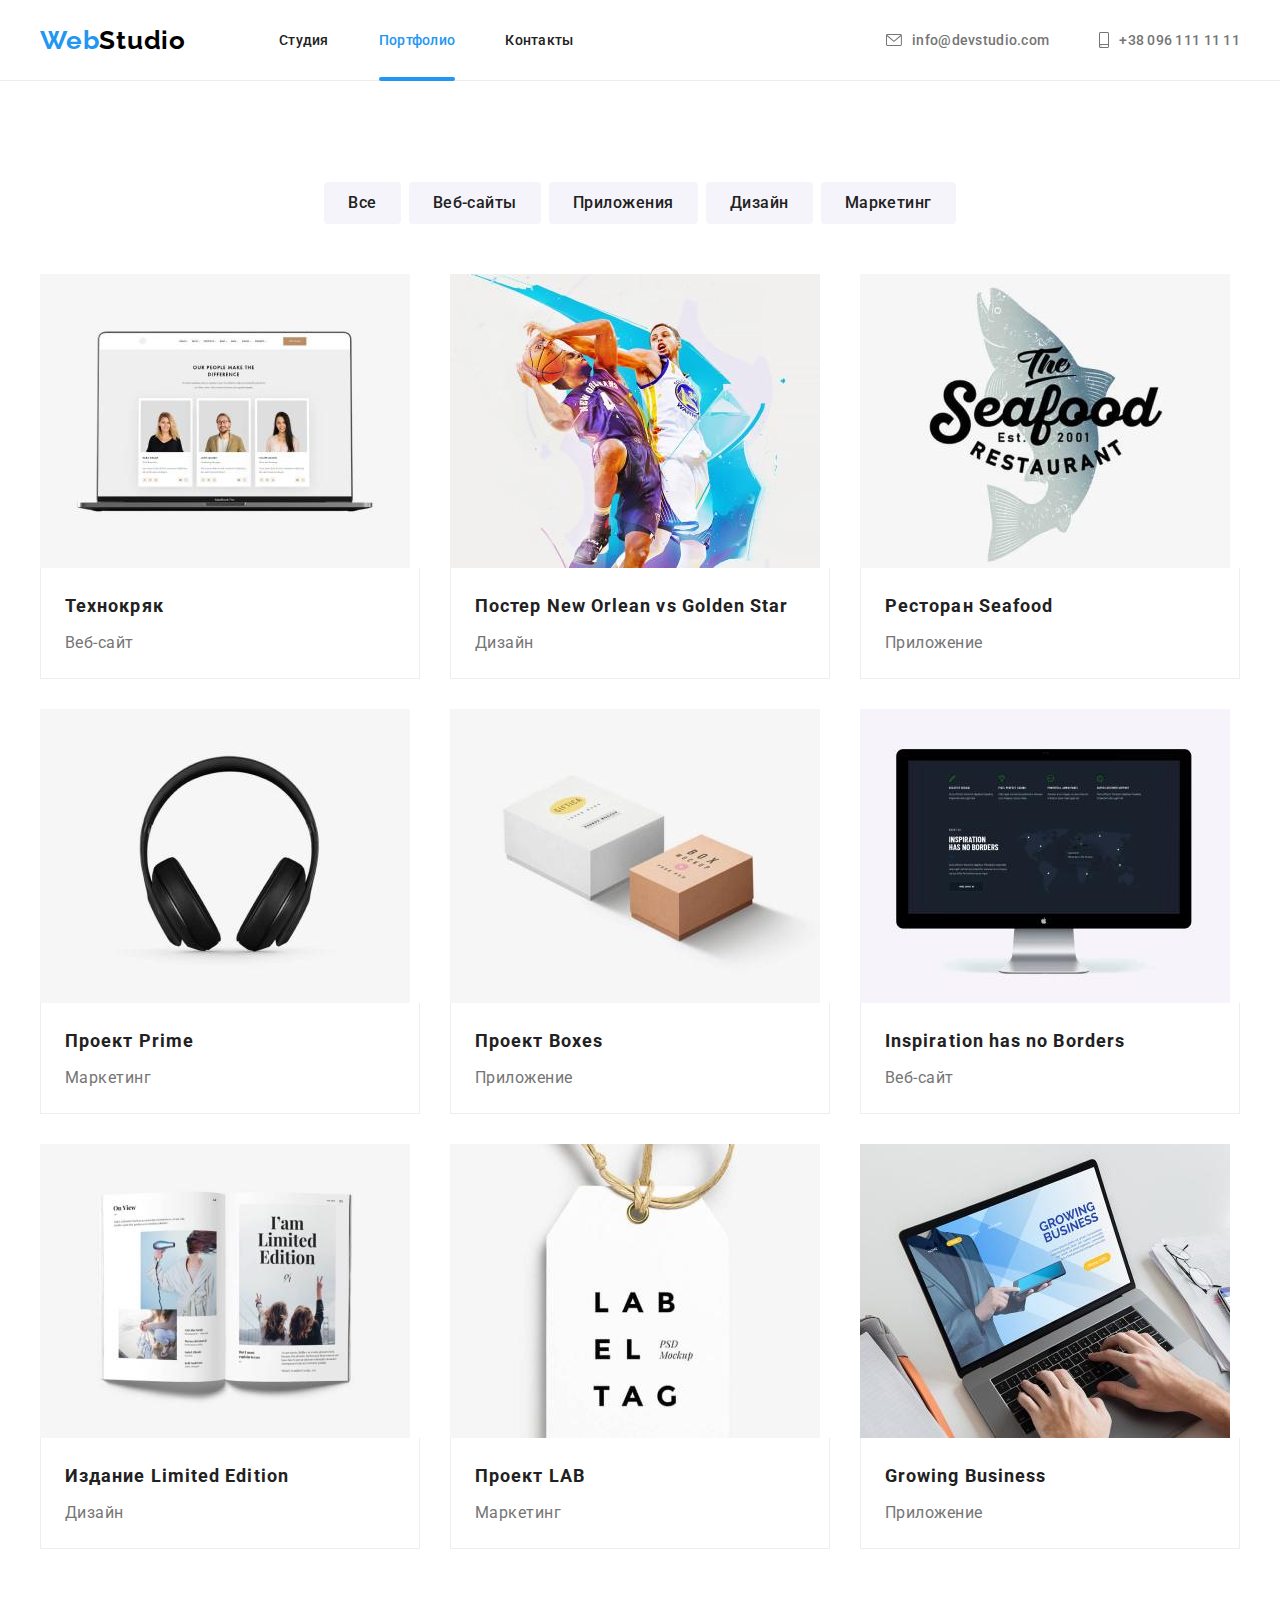
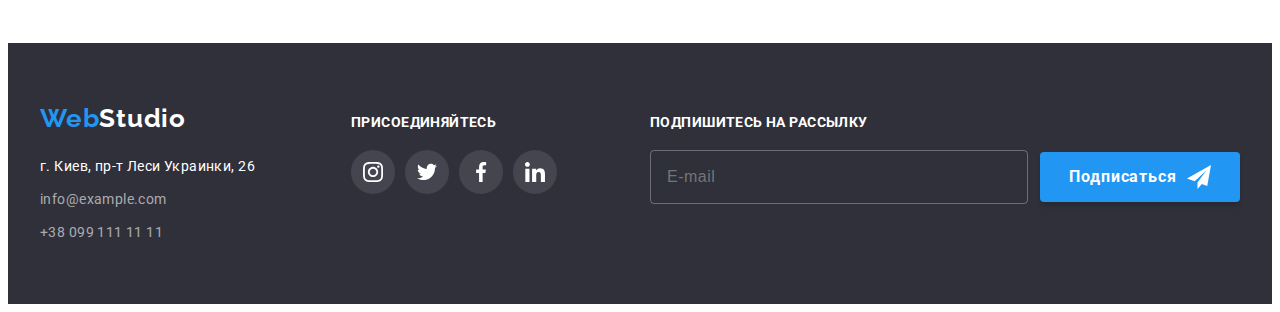
==== commit 892b343e: "Возвращает названия секций, их тайтлов и контейнеров" ====
--- a/portfolio.html
+++ b/portfolio.html
@@ -16,13 +16,13 @@
 
 <body>
     <!-- шапка сайта -->
-    <header class="header">
-        <div class="header__container">
-            <a href="./index.html" lang="en" class="logo">Web<span class="logo__studio--header">Studio</span></a>
+    <header>
+        <div class="container container--header">
+            <a href="./index.html" lang="en" class="logo">Web<span class="logo__studio_header">Studio</span></a>
             <nav>
                 <ul class="site-nav">
                     <li class="site-nav__item"><a href="./index.html" class="site-nav__link">Студия</a></li>
-                    <li class="site-nav__item"><a href="" class="site-nav__link current">Портфолио</a></li>
+                    <li class="site-nav__item"><a href="" class="site-nav__link site-nav__link--current">Портфолио</a></li>
                     <li class="site-nav__item"><a href="" class="site-nav__link">Контакты</a></li>
                 </ul>
             </nav>
@@ -50,11 +50,11 @@
 
     <!-- уникальные данные страницы -->
     <main>
-        <section class="projects">
-            <div class="projects__container">
-            <h1 class="projects__title visually-hidden">Портфолио</h1>
+        <section class="section">
+            <div class="container">
+            <h1 class="section-title visually-hidden">Портфолио</h1>
             
-            <ul class="projects__filters">
+            <ul class="filters">
                 <li class="filters__item">
                     <button type="button" class="filters__button">Все</button>
                 </li>
@@ -72,7 +72,7 @@
                 </li>
             </ul>
 
-            <ul class="projects__list">
+            <ul class="projects">
                 <li class="projects__item">
                     <a href="" class="projects__link">
                         <div class="projects__thumb">
@@ -85,7 +85,7 @@
                             </div>
                         </div>
                         <div class="projects__content">
-                            <h2 class="projects__name">Технокряк</h2>
+                            <h2 class="projects__title">Технокряк</h2>
                             <p class="projects__desc">Веб-сайт</p>
                         </div>
                     </a>
@@ -102,7 +102,7 @@
                             </div>
                         </div>
                         <div class="projects__content">
-                            <h2 class="projects__name">Постер <span lang="en">New Orlean vs Golden Star</span></h2>
+                            <h2 class="projects__title">Постер <span lang="en">New Orlean vs Golden Star</span></h2>
                             <p class="projects__desc">Дизайн</p>
                         </div>
                     </a>
@@ -119,7 +119,7 @@
                             </div>
                         </div>
                         <div class="projects__content">
-                            <h2 class="projects__name">Ресторан <span lang="en">Seafood</span></h2>
+                            <h2 class="projects__title">Ресторан <span lang="en">Seafood</span></h2>
                             <p class="projects__desc">Приложение</p>
                         </div>
                     </a>
@@ -136,7 +136,7 @@
                             </div>
                         </div>
                         <div class="projects__content">
-                            <h2 class="projects__name">Проект <span lang="en">Prime</span></h2>
+                            <h2 class="projects__title">Проект <span lang="en">Prime</span></h2>
                             <p class="projects__desc">Маркетинг</p>
                         </div>
                     </a>
@@ -153,7 +153,7 @@
                             </div>
                         </div>
                         <div class="projects__content">
-                            <h2 class="projects__name">Проект <span lang="en">Boxes</span></h2>
+                            <h2 class="projects__title">Проект <span lang="en">Boxes</span></h2>
                             <p class="projects__desc">Приложение</p>
                         </div>
                     </a>
@@ -170,7 +170,7 @@
                             </div>
                         </div>
                         <div class="projects__content">
-                            <h2 lang="en" class="projects__name">Inspiration has no Borders</h2>
+                            <h2 lang="en" class="projects__title">Inspiration has no Borders</h2>
                             <p class="projects__desc">Веб-сайт</p>
                         </div>
                     </a>
@@ -187,7 +187,7 @@
                             </div>
                         </div>
                         <div class="projects__content">
-                            <h2 class="projects__name">Издание <span lang="en">Limited Edition</span></h2>
+                            <h2 class="projects__title">Издание <span lang="en">Limited Edition</span></h2>
                             <p class="projects__desc">Дизайн</p>
                         </div>
                     </a>
@@ -204,7 +204,7 @@
                             </div>
                         </div>
                         <div class="projects__content">
-                            <h2 class="projects__name">Проект <span lang="en">LAB</span></h2>
+                            <h2 class="projects__title">Проект <span lang="en">LAB</span></h2>
                             <p class="projects__desc">Маркетинг</p>
                         </div>
                     </a>
@@ -221,7 +221,7 @@
                             </div>
                         </div>
                         <div class="projects__content">
-                            <h2 lang="en" class="projects__name">Growing Business</h2>
+                            <h2 lang="en" class="projects__title">Growing Business</h2>
                             <p class="projects__desc">Приложение</p>
                         </div>
                     </a>
@@ -234,9 +234,9 @@
 
     <!-- подвал сайта -->
     <footer>
-        <div class="footer__container">
+        <div class="container container--footer">
             <div class="footer__block">
-                <a href="./index.html" lang="en" class="logo">Web<span class="logo__studio--footer">Studio</span></a>
+                <a href="./index.html" lang="en" class="logo">Web<span class="logo__studio_footer">Studio</span></a>
                 <address class="address">
                     <ul class="address__list">
                         <li class="address__item"><a href="https://goo.gl/maps/fksLgXk4oVLqper47" class="address__map">г.
@@ -250,7 +250,7 @@
             </div>
             <div class="footer__block">
                 <h3 class="footer__subtitle">Присоединяйтесь</h3>
-                <ul class="socials footer__socials">
+                <ul class="socials">
                     <li class="socials__item">
                         <a href="" class="socials__link">
                             <svg class="socials__icon" width="20" height="20">
--- a/css/main.min.css
+++ b/css/main.min.css
@@ -1,2 +1,2 @@
-:root{--primary-text-color: #757575;--title-text-color: #212121;--accent-color: #2196f3;--primary-bg-color: #fff;--footer-bg-color: #2f303a;--footer-contacts-color: rgba(255, 255, 255, 0.6);--logo-studio-header-color: #000;--secondary-bg-color: #f5f4fa;--border-color: #ececec;--border-portfolio: #eeeeee;--hero-overlay-color: rgba(47, 48, 58, 0.4);--footer-social-bg-color: rgba(255, 255, 255, 0.1);--team-social-icon-color: #afb1b8;--project-overlay-color: rgba(33, 150, 243, 0.9);--work-overlay-color: rgba(47, 48, 58, 0.8);--backdrop-color: rgba(0, 0, 0, 0.2);--modal-btn-hover: #188ce8;--primary-animation: 250ms cubic-bezier(0.4, 0, 0.2, 1)}p,h1,h2,h3,h4,h5,h6{margin:0}ul{margin:0;padding-left:0;list-style:none}input{outline:none}img{display:block;max-width:100%;height:auto}body{padding-top:80px;font-family:"Roboto", sans-serif;color:var(--primary-text-color);background-color:var(--primary-bg-color)}.visually-hidden{position:absolute;width:1px;height:1px;margin:-1px;padding:0;overflow:hidden;border:0;clip:rect(0 0 0 0)}.header__container,.hero__container,.features__container,.works__container,.team__container,.clients__container,.projects__container,.footer__container{width:1200px;padding:0 15px;margin:0 auto}.features__title,.works__title,.team__title,.clients__title,.projects__title{margin-bottom:50px;text-align:center;font-size:36px;font-weight:700;line-height:1.16667;letter-spacing:.03em;color:var(--title-text-color)}.modal__button,.hero__button,.subscription__button{width:200px;height:50px;font-family:inherit;font-size:16px;font-weight:700;line-height:1.875;letter-spacing:.06em;color:var(--primary-bg-color);background-color:var(--accent-color);border-color:transparent;box-shadow:0px 4px 4px rgba(0,0,0,0.15);border-radius:4px;cursor:pointer;transition:color var(--primary-animation),background-color var(--primary-animation)}.site-nav__link,.contacts__link,.logo,.projects__link,.address__map,.address__link{text-decoration:none;transition:color var(--primary-animation)}.site-nav__link:hover,.contacts__link:hover,.logo:hover,.projects__link:hover,.address__map:hover,.address__link:hover,.site-nav__link:focus,.contacts__link:focus,.logo:focus,.projects__link:focus,.address__map:focus,.address__link:focus{color:var(--accent-color)}.socials{display:flex;justify-content:center}.socials__item{width:44px;height:44px}.socials__item:not(:first-child){margin-left:10px}.team__socials .socials__link{background-color:var(--primary-bg-color)}.team__socials .socials__link:hover .socials__icon,.team__socials .socials__link:focus .socials__icon{fill:var(--primary-bg-color)}.team__socials .socials__icon{fill:var(--team-social-icon-color);transition:fill var(--primary-animation)}.footer__socials .socials__link{background-color:var(--footer-social-bg-color)}.footer__socials .socials__icon{fill:var(--primary-bg-color)}.socials__link{display:flex;align-items:center;justify-content:center;width:100%;height:100%;border-radius:50%;transition:background-color var(--primary-animation)}.socials__link:hover,.socials__link:focus{background-color:var(--accent-color)}.backdrop{position:fixed;z-index:1;top:0;left:0;width:100vw;height:100vh;background-color:var(--backdrop-color);opacity:1;transition:opacity var(--primary-animation),visibility var(--primary-animation)}.backdrop.is-hidden{opacity:0;visibility:hidden;pointer-events:none}.modal{position:absolute;top:50%;left:50%;transform:translate(-50%, -50%) scale(1);transition:transform var(--primary-animation),opacity var(--primary-animation);min-width:528px;min-height:581px;padding:40px 40px;background-color:var(--primary-bg-color);box-shadow:0px 1px 3px rgba(0,0,0,0.12),0px 1px 1px rgba(0,0,0,0.14),0px 2px 1px rgba(0,0,0,0.2);border-radius:4px}.backdrop.is-hidden .modal{transform:translate(-50%, -50%) scale(0.9);opacity:0}.close__button{position:absolute;display:flex;align-items:center;justify-content:center;top:8px;right:8px;border-radius:50%;width:30px;height:30px;background-color:transparent;border:1px solid rgba(0,0,0,0.1);cursor:pointer;transition:fill var(--primary-animation)}.close__button:hover,.close__button:focus{fill:var(--accent-color)}.modal__title{font-size:20px;font-weight:700;line-height:1.15;letter-spacing:.03em;text-align:center;margin-bottom:12px;color:var(--title-text-color)}.modal__field{display:flex;flex-direction:column-reverse;position:relative}.modal__field:not(:nth-child(4)){margin-bottom:10px}.modal__field:nth-child(4){margin-bottom:20px}.modal__label{font-size:12px;font-weight:400;line-height:1.16667;letter-spacing:.01em;margin-bottom:4px}.modal__input{width:100%;height:40px;padding:11px 12px 11px 42px;font-size:14px;font-weight:400;line-height:1.14286;letter-spacing:.01em;color:var(--title-text-color);border:1px solid rgba(33,33,33,0.2);border-radius:4px;transition:border-color var(--primary-animation)}.modal__input.comment{height:120px;padding:12px 16px;outline:none;resize:none}.modal__input.comment::placeholder{color:rgba(117,117,117,0.5)}.modal__icon{position:absolute;fill:var(--title-text-color);left:12px;top:50%;transition:fill var(--primary-animation)}.modal__input:focus{border-color:var(--accent-color)}.modal__input:focus ~ .modal__icon{fill:var(--accent-color)}.modal__agreement{margin-bottom:30px}.modal__checkbox__label{display:flex;align-items:center;justify-content:center;font-size:14px;font-weight:400;line-height:1.71429;letter-spacing:.03em;font-size:14px;line-height:1.71}.modal__checkbox__icon{margin-right:8px;border:2px solid var(--title-text-color);border-radius:2px;transition:background-color var(--primary-animation),border-color var(--primary-animation)}.modal__checkbox:checked ~ .modal__checkbox__icon{background-color:var(--accent-color);border-color:var(--accent-color)}.agreement__link{color:var(--accent-color)}.modal__button{display:block;margin:0 auto}.modal__button:hover,.modal__button:focus{color:var(--primary-bg-color);background-color:var(--modal-btn-hover)}.header{position:fixed;z-index:1;width:100%;top:0;left:0;min-height:80px;border-bottom:1px solid var(--border-color);background-color:var(--primary-bg-color)}.header__container{display:flex;align-items:center}.header__container .logo{margin-right:93px}.site-nav{display:flex;align-items:center}.contacts{display:flex;align-items:center;margin-left:auto}.site-nav__item:not(:last-child),.contacts__item:not(:last-child){margin-right:50px}.site-nav__link,.contacts__link{display:block;padding-top:32px;padding-bottom:32px;font-size:14px;font-weight:500;line-height:1.14286;letter-spacing:.02em}.site-nav__link{color:var(--title-text-color);position:relative}.site-nav__link.current{color:var(--accent-color)}.site-nav__link.current::after{content:"";position:absolute;left:0;bottom:-1px;display:block;width:100%;height:4px;background-color:var(--accent-color);border-radius:2px}.contacts__link{display:flex;align-items:center;justify-content:center;width:100%;height:100%;color:var(--primary-text-color)}.contacts__icon{fill:var(--primary-text-color);margin-right:10px;transition:fill var(--primary-animation)}.contacts__link:hover .contacts__icon,.contacts__link:focus .contacts__icon{fill:var(--accent-color)}.logo{font-size:26px;font-weight:700;line-height:1.19231;letter-spacing:.03em;font-family:"Raleway", sans-serif;color:var(--accent-color)}.logo__studio--header{color:var(--logo-studio-header-color)}.logo__studio--footer{color:var(--primary-bg-color)}.hero{margin:0 auto;padding-top:200px;padding-bottom:200px;max-width:1600px;min-height:600px;background-image:linear-gradient(rgba(47,48,58,0.4), rgba(47,48,58,0.4)),url("../images/hero-image.jpg");background-repeat:no-repeat;background-position:center;background-size:cover;background-color:var(--footer-bg-color)}.hero__container{display:flex;flex-direction:column;align-items:center}.hero__title{margin:0 auto;font-size:44px;font-weight:900;line-height:1.36364;letter-spacing:.06em;text-align:center;text-transform:uppercase;max-width:696px;color:var(--primary-bg-color)}.hero__button{margin-top:30px}.hero__button:hover,.hero__button:focus{color:var(--accent-color);background-color:var(--primary-bg-color)}.features{padding-top:94px;padding-bottom:0px}.features__list{display:flex;margin-left:calc(-1 * 30px)}.features__item{flex-basis:calc(100% / 4 - 30px);margin-left:30px}.features__icon{display:flex;align-items:center;justify-content:center;height:120px;background-color:var(--secondary-bg-color);border-radius:4px;margin-bottom:30px}.features__name{font-size:14px;font-weight:700;line-height:1.14286;letter-spacing:.03em;text-transform:uppercase;color:var(--title-text-color);margin-bottom:10px}.features__desc{font-size:14px;font-weight:400;line-height:1.71429;letter-spacing:.03em}.works{padding-top:94px;padding-bottom:94px}.works__list{display:flex;margin-left:calc(-1 * 30px)}.works__item{position:relative;overflow:hidden;flex-basis:calc(100% / 3 - 30px);margin-left:30px}.works__label{display:flex;align-items:center;justify-content:center;position:absolute;bottom:0;width:100%;height:70px;background-color:var(--work-overlay-color)}.works__name{font-size:14px;font-weight:700;line-height:1.14286;letter-spacing:.03em;text-transform:uppercase;color:var(--primary-bg-color)}.team{padding-top:94px;padding-bottom:94px;background-color:var(--secondary-bg-color)}.team__list{display:flex;margin-left:calc(-1 * 30px)}.team__item{flex-basis:calc(100% / 4 - 30px);margin-left:30px;background-color:var(--primary-bg-color);box-shadow:0px 1px 3px rgba(0,0,0,0.12),0px 1px 1px rgba(0,0,0,0.14),0px 2px 1px rgba(0,0,0,0.2);border-radius:0px 0px 4px 4px}.team__content{padding-top:30px;padding-bottom:30px}.team__desc,.team__name{text-align:center;margin-bottom:16px;font-size:16px;font-weight:400;line-height:1.1875;letter-spacing:.03em}.team__name{font-weight:500;margin-bottom:10px;color:var(--title-text-color)}.clients{padding-top:94px;padding-bottom:94px}.clients__list{display:flex}.clients__item{width:170px;height:92px}.clients__item:not(:first-child){margin-left:30px}.clients__link{display:flex;align-items:center;justify-content:center;width:100%;height:100%;border:1px solid var(--team-social-icon-color);border-radius:4px;transition:border-color var(--primary-animation)}.clients__link:hover,.clients__link:focus{border-color:var(--accent-color)}.clients__icon{fill:var(--team-social-icon-color);transition:fill var(--primary-animation)}.clients__link:hover .clients__icon,.clients__link:focus .clients__icon{fill:var(--accent-color)}.projects__filters{display:flex;align-items:center;justify-content:center;margin-bottom:50px}.filters__item:not(:first-child){margin-left:8px}.filters__button{padding:6px 22px;font-family:inherit;font-size:16px;font-weight:500;line-height:1.625;letter-spacing:.03em;color:var(--title-text-color);background-color:var(--secondary-bg-color);border-color:transparent;border-radius:4px;cursor:pointer;transition:color var(--primary-animation),background-color var(--primary-animation),box-shadow var(--primary-animation)}.filters__button:hover,.filters__button:focus{color:var(--primary-bg-color);background-color:var(--accent-color);box-shadow:0px 3px 1px rgba(0,0,0,0.1),0px 1px 2px rgba(0,0,0,0.08),0px 2px 2px rgba(0,0,0,0.12)}.projects{padding-top:94px;padding-bottom:94px}.projects__list{display:flex;flex-wrap:wrap;margin-top:calc(-1 * 30px);margin-left:calc(-1 * 30px)}.projects__item{flex-basis:calc(100% / 3 - 30px);margin-top:30px;margin-left:30px}.projects__link{display:block;transition:box-shadow var(--primary-animation)}.projects__link:hover,.projects__link:focus{box-shadow:0px 1px 1px rgba(0,0,0,0.12),0px 4px 4px rgba(0,0,0,0.06),1px 4px 6px rgba(0,0,0,0.16)}.projects__thumb{position:relative;overflow:hidden}.projects__overlay{position:absolute;top:0;bottom:0;width:100%;height:100%;background-color:var(--project-overlay-color);transform:translateY(100%);transition:transform var(--primary-animation)}.projects__link:hover .projects__overlay,.projects__link:focus .projects__overlay{transform:translateY(0)}.projects__text{padding:63px 24px;font-size:18px;line-height:1.56;color:var(--primary-bg-color)}.projects__content{padding:20px 24px;border-right:1px solid var(--border-portfolio);border-left:1px solid var(--border-portfolio);border-bottom:1px solid var(--border-portfolio)}.projects__name{margin-bottom:4px;font-size:18px;font-weight:700;line-height:2;letter-spacing:.06em;color:var(--title-text-color)}.projects__desc{font-size:16px;font-weight:400;line-height:1.875;letter-spacing:.03em;color:var(--primary-text-color)}footer{padding-top:60px;padding-bottom:60px;background-color:var(--footer-bg-color)}.footer__container{display:flex;align-items:baseline}.footer__block:nth-child(1){flex-grow:1}.footer__block:nth-child(2){margin-right:93px;margin-left:70px}.address{margin-top:20px}.address__list{font-style:normal;font-size:14px;font-weight:400;line-height:1.71429;letter-spacing:.03em}.address__item:not(:last-child){margin-bottom:9px}.address__map{color:var(--primary-bg-color)}.address__link{color:var(--footer-contacts-color)}.footer__subtitle{font-size:14px;font-weight:700;line-height:1.14286;letter-spacing:.03em;text-transform:uppercase;color:var(--primary-bg-color);margin-bottom:20px}.subscriprion__form{display:flex;align-items:center;margin-top:20px}.subscriprion__email{margin-right:12px}.subscriprion__input{height:50px;width:358px;font-size:16px;font-weight:400;line-height:1.25;letter-spacing:.03em;color:var(--footer-contacts-color);padding-left:16px;background-color:transparent;border:1px solid rgba(255,255,255,0.3);border-radius:4px}.subscription__data{right:28px;display:flex;align-items:center;justify-content:center}.subscription__icon{margin-left:10px;fill:var(--primary-bg-color);transition:fill var(--primary-animation)}.subscription__button:hover .subscription__icon,.subscription__button:focus .subscription__icon{fill:var(--accent-color)}.subscription__button:hover,.subscription__button:focus{color:var(--accent-color);background-color:var(--primary-bg-color)}
+:root{--primary-text-color: #757575;--title-text-color: #212121;--accent-color: #2196f3;--primary-bg-color: #fff;--footer-bg-color: #2f303a;--footer-contacts-color: rgba(255, 255, 255, 0.6);--logo-studio-header-color: #000;--secondary-bg-color: #f5f4fa;--border-color: #ececec;--border-portfolio: #eeeeee;--hero-overlay-color: rgba(47, 48, 58, 0.4);--footer-social-bg-color: rgba(255, 255, 255, 0.1);--team-social-icon-color: #afb1b8;--project-overlay-color: rgba(33, 150, 243, 0.9);--work-overlay-color: rgba(47, 48, 58, 0.8);--backdrop-color: rgba(0, 0, 0, 0.2);--modal-btn-hover: #188ce8;--primary-animation: 250ms cubic-bezier(0.4, 0, 0.2, 1)}p,h1,h2,h3,h4,h5,h6{margin:0}ul{margin:0;padding-left:0;list-style:none}input{outline:none}img{display:block;max-width:100%;height:auto}body{padding-top:80px;font-family:"Roboto", sans-serif;color:var(--primary-text-color);background-color:var(--primary-bg-color)}.visually-hidden{position:absolute;width:1px;height:1px;margin:-1px;padding:0;overflow:hidden;border:0;clip:rect(0 0 0 0)}.modal__button,.hero__button,.subscription__button{width:200px;height:50px;font-family:inherit;font-size:16px;font-weight:700;line-height:1.875;letter-spacing:.06em;color:var(--primary-bg-color);background-color:var(--accent-color);border-color:transparent;box-shadow:0px 4px 4px rgba(0,0,0,0.15);border-radius:4px;cursor:pointer;transition:color var(--primary-animation),background-color var(--primary-animation)}.site-nav__link,.contacts__link,.logo,.projects__link,.address__map,.address__link{text-decoration:none;transition:color var(--primary-animation)}.site-nav__link:hover,.contacts__link:hover,.logo:hover,.projects__link:hover,.address__map:hover,.address__link:hover,.site-nav__link:focus,.contacts__link:focus,.logo:focus,.projects__link:focus,.address__map:focus,.address__link:focus{color:var(--accent-color)}.container{width:1200px;padding:0 15px;margin:0 auto}.section{padding-top:94px;padding-bottom:94px}.section-title{margin-bottom:50px;text-align:center;font-size:36px;font-weight:700;line-height:1.16667;letter-spacing:.03em;color:var(--title-text-color)}.socials{display:flex;justify-content:center}.socials__item{width:44px;height:44px}.socials__item:not(:first-child){margin-left:10px}.team .socials__link{background-color:var(--primary-bg-color)}.team .socials__icon{fill:var(--team-social-icon-color)}footer .socials__link{background-color:var(--footer-social-bg-color)}footer .socials__icon{fill:var(--primary-bg-color)}.socials__link{display:flex;align-items:center;justify-content:center;width:100%;height:100%;border-radius:50%;transition:background-color var(--primary-animation)}.socials__link:hover,.socials__link:focus{background-color:var(--accent-color)}.socials__icon{transition:fill var(--primary-animation)}.socials__link:hover .socials__icon,.socials__link:focus .socials__icon{fill:var(--primary-bg-color)}.backdrop{position:fixed;z-index:1;top:0;left:0;width:100vw;height:100vh;background-color:var(--backdrop-color);opacity:1;transition:opacity var(--primary-animation),visibility var(--primary-animation)}.backdrop.is-hidden{opacity:0;visibility:hidden;pointer-events:none}.modal{position:absolute;top:50%;left:50%;transform:translate(-50%, -50%) scale(1);transition:transform var(--primary-animation),opacity var(--primary-animation);min-width:528px;min-height:581px;padding:40px 40px;background-color:var(--primary-bg-color);box-shadow:0px 1px 3px rgba(0,0,0,0.12),0px 1px 1px rgba(0,0,0,0.14),0px 2px 1px rgba(0,0,0,0.2);border-radius:4px}.backdrop.is-hidden .modal{transform:translate(-50%, -50%) scale(0.9);opacity:0}.close__button{position:absolute;display:flex;align-items:center;justify-content:center;top:8px;right:8px;border-radius:50%;width:30px;height:30px;background-color:transparent;border:1px solid rgba(0,0,0,0.1);cursor:pointer;transition:fill var(--primary-animation)}.close__button:hover,.close__button:focus{fill:var(--accent-color)}.modal__title{font-size:20px;font-weight:700;line-height:1.15;letter-spacing:.03em;text-align:center;margin-bottom:12px;color:var(--title-text-color)}.modal__field{display:flex;flex-direction:column-reverse;position:relative}.modal__field:not(:nth-child(4)){margin-bottom:10px}.modal__field:nth-child(4){margin-bottom:20px}.modal__label{font-size:12px;font-weight:400;line-height:1.16667;letter-spacing:.01em;margin-bottom:4px}.modal__input{width:100%;height:40px;padding:11px 12px 11px 42px;font-size:14px;font-weight:400;line-height:1.14286;letter-spacing:.01em;color:var(--title-text-color);border:1px solid rgba(33,33,33,0.2);border-radius:4px;transition:border-color var(--primary-animation)}.modal__input.comment{height:120px;padding:12px 16px;outline:none;resize:none}.modal__input.comment::placeholder{color:rgba(117,117,117,0.5)}.modal__icon{position:absolute;fill:var(--title-text-color);left:12px;top:50%;transition:fill var(--primary-animation)}.modal__input:focus{border-color:var(--accent-color)}.modal__input:focus ~ .modal__icon{fill:var(--accent-color)}.modal__agreement{margin-bottom:30px}.modal__checkbox__label{display:flex;align-items:center;justify-content:center;font-size:14px;font-weight:400;line-height:1.71429;letter-spacing:.03em;font-size:14px;line-height:1.71}.modal__checkbox__icon{margin-right:8px;border:2px solid var(--title-text-color);border-radius:2px;transition:background-color var(--primary-animation),border-color var(--primary-animation)}.modal__checkbox:checked ~ .modal__checkbox__icon{background-color:var(--accent-color);border-color:var(--accent-color)}.agreement__link{color:var(--accent-color)}.modal__button{display:block;margin:0 auto}.modal__button:hover,.modal__button:focus{color:var(--primary-bg-color);background-color:var(--modal-btn-hover)}header{position:fixed;z-index:1;width:100%;top:0;left:0;min-height:80px;border-bottom:1px solid var(--border-color);background-color:var(--primary-bg-color)}.container--header{display:flex;align-items:center}.container--header .logo{margin-right:93px}.site-nav{display:flex;align-items:center}.contacts{display:flex;align-items:center;margin-left:auto}.site-nav__item:not(:last-child),.contacts__item:not(:last-child){margin-right:50px}.site-nav__link,.contacts__link{display:block;padding-top:32px;padding-bottom:32px;font-size:14px;font-weight:500;line-height:1.14286;letter-spacing:.02em}.site-nav__link{color:var(--title-text-color);position:relative}.site-nav__link--current{color:var(--accent-color)}.site-nav__link--current::after{content:"";position:absolute;left:0;bottom:-1px;display:block;width:100%;height:4px;background-color:var(--accent-color);border-radius:2px}.contacts__link{display:flex;align-items:center;justify-content:center;width:100%;height:100%;color:var(--primary-text-color)}.contacts__icon{fill:var(--primary-text-color);margin-right:10px;transition:fill var(--primary-animation)}.contacts__link:hover .contacts__icon,.contacts__link:focus .contacts__icon{fill:var(--accent-color)}.logo{font-size:26px;font-weight:700;line-height:1.19231;letter-spacing:.03em;font-family:"Raleway", sans-serif;color:var(--accent-color)}.logo__studio_header{color:var(--logo-studio-header-color)}.logo__studio_footer{color:var(--primary-bg-color)}.hero{margin:0 auto;padding-top:200px;padding-bottom:200px;max-width:1600px;min-height:600px;background-image:linear-gradient(rgba(47,48,58,0.4), rgba(47,48,58,0.4)),url("../images/hero-image.jpg");background-repeat:no-repeat;background-position:center;background-size:cover;background-color:var(--footer-bg-color)}.container--hero{display:flex;flex-direction:column;align-items:center}.hero__title{margin:0 auto;font-size:44px;font-weight:900;line-height:1.36364;letter-spacing:.06em;text-align:center;text-transform:uppercase;max-width:696px;color:var(--primary-bg-color)}.hero__button{margin-top:30px}.hero__button:hover,.hero__button:focus{color:var(--accent-color);background-color:var(--primary-bg-color)}.section--features{padding-bottom:0px}.features{display:flex;margin-left:calc(-1 * 30px)}.features__item{flex-basis:calc(100% / 4 - 30px);margin-left:30px}.features__icon{display:flex;align-items:center;justify-content:center;height:120px;background-color:var(--secondary-bg-color);border-radius:4px;margin-bottom:30px}.features__title{font-size:14px;font-weight:700;line-height:1.14286;letter-spacing:.03em;text-transform:uppercase;color:var(--title-text-color);margin-bottom:10px}.features__desc{font-size:14px;font-weight:400;line-height:1.71429;letter-spacing:.03em}.works{display:flex;margin-left:calc(-1 * 30px)}.works__item{position:relative;overflow:hidden;flex-basis:calc(100% / 3 - 30px);margin-left:30px}.works__label{display:flex;align-items:center;justify-content:center;position:absolute;bottom:0;width:100%;height:70px;background-color:var(--work-overlay-color)}.works__title{font-size:14px;font-weight:700;line-height:1.14286;letter-spacing:.03em;text-transform:uppercase;color:var(--primary-bg-color)}.section--team{background-color:var(--secondary-bg-color)}.team{display:flex;margin-left:calc(-1 * 30px)}.team__item{flex-basis:calc(100% / 4 - 30px);margin-left:30px;background-color:var(--primary-bg-color);box-shadow:0px 1px 3px rgba(0,0,0,0.12),0px 1px 1px rgba(0,0,0,0.14),0px 2px 1px rgba(0,0,0,0.2);border-radius:0px 0px 4px 4px}.team__content{padding-top:30px;padding-bottom:30px}.team__desc,.team__title{text-align:center;margin-bottom:16px;font-size:16px;font-weight:400;line-height:1.1875;letter-spacing:.03em}.team__title{font-weight:500;margin-bottom:10px;color:var(--title-text-color)}.clients{display:flex}.clients__item{width:170px;height:92px}.clients__item:not(:first-child){margin-left:30px}.clients__link{display:flex;align-items:center;justify-content:center;width:100%;height:100%;border:1px solid var(--team-social-icon-color);border-radius:4px;transition:border-color var(--primary-animation)}.clients__link:hover,.clients__link:focus{border-color:var(--accent-color)}.clients__icon{fill:var(--team-social-icon-color);transition:fill var(--primary-animation)}.clients__link:hover .clients__icon,.clients__link:focus .clients__icon{fill:var(--accent-color)}.filters{display:flex;align-items:center;justify-content:center;margin-bottom:50px}.filters__item:not(:first-child){margin-left:8px}.filters__button{padding:6px 22px;font-family:inherit;font-size:16px;font-weight:500;line-height:1.625;letter-spacing:.03em;color:var(--title-text-color);background-color:var(--secondary-bg-color);border-color:transparent;border-radius:4px;cursor:pointer;transition:color var(--primary-animation),background-color var(--primary-animation),box-shadow var(--primary-animation)}.filters__button:hover,.filters__button:focus{color:var(--primary-bg-color);background-color:var(--accent-color);box-shadow:0px 3px 1px rgba(0,0,0,0.1),0px 1px 2px rgba(0,0,0,0.08),0px 2px 2px rgba(0,0,0,0.12)}.projects{display:flex;flex-wrap:wrap;margin-top:calc(-1 * 30px);margin-left:calc(-1 * 30px)}.projects__item{flex-basis:calc(100% / 3 - 30px);margin-top:30px;margin-left:30px}.projects__link{display:block;transition:box-shadow var(--primary-animation)}.projects__link:hover,.projects__link:focus{box-shadow:0px 1px 1px rgba(0,0,0,0.12),0px 4px 4px rgba(0,0,0,0.06),1px 4px 6px rgba(0,0,0,0.16)}.projects__thumb{position:relative;overflow:hidden}.projects__overlay{position:absolute;top:0;bottom:0;width:100%;height:100%;background-color:var(--project-overlay-color);transform:translateY(100%);transition:transform var(--primary-animation)}.projects__link:hover .projects__overlay,.projects__link:focus .projects__overlay{transform:translateY(0)}.projects__text{padding:63px 24px;font-size:18px;line-height:1.56;color:var(--primary-bg-color)}.projects__content{padding:20px 24px;border-right:1px solid var(--border-portfolio);border-left:1px solid var(--border-portfolio);border-bottom:1px solid var(--border-portfolio)}.projects__title{margin-bottom:4px;font-size:18px;font-weight:700;line-height:2;letter-spacing:.06em;color:var(--title-text-color)}.projects__desc{font-size:16px;font-weight:400;line-height:1.875;letter-spacing:.03em;color:var(--primary-text-color)}footer{padding-top:60px;padding-bottom:60px;background-color:var(--footer-bg-color)}.container--footer{display:flex;align-items:baseline}.footer__block:nth-child(1){flex-grow:1}.footer__block:nth-child(2){margin-right:93px;margin-left:70px}.address{margin-top:20px}.address__list{font-style:normal;font-size:14px;font-weight:400;line-height:1.71429;letter-spacing:.03em}.address__item:not(:last-child){margin-bottom:9px}.address__map{color:var(--primary-bg-color)}.address__link{color:var(--footer-contacts-color)}.footer__subtitle{font-size:14px;font-weight:700;line-height:1.14286;letter-spacing:.03em;text-transform:uppercase;color:var(--primary-bg-color);margin-bottom:20px}.subscriprion__form{display:flex;align-items:center;margin-top:20px}.subscriprion__email{margin-right:12px}.subscriprion__input{height:50px;width:358px;font-size:16px;font-weight:400;line-height:1.25;letter-spacing:.03em;color:var(--footer-contacts-color);padding-left:16px;background-color:transparent;border:1px solid rgba(255,255,255,0.3);border-radius:4px}.subscription__data{right:28px;display:flex;align-items:center;justify-content:center}.subscription__icon{margin-left:10px;fill:var(--primary-bg-color);transition:fill var(--primary-animation)}.subscription__button:hover .subscription__icon,.subscription__button:focus .subscription__icon{fill:var(--accent-color)}.subscription__button:hover,.subscription__button:focus{color:var(--accent-color);background-color:var(--primary-bg-color)}
 /*# sourceMappingURL=main.min.css.map */